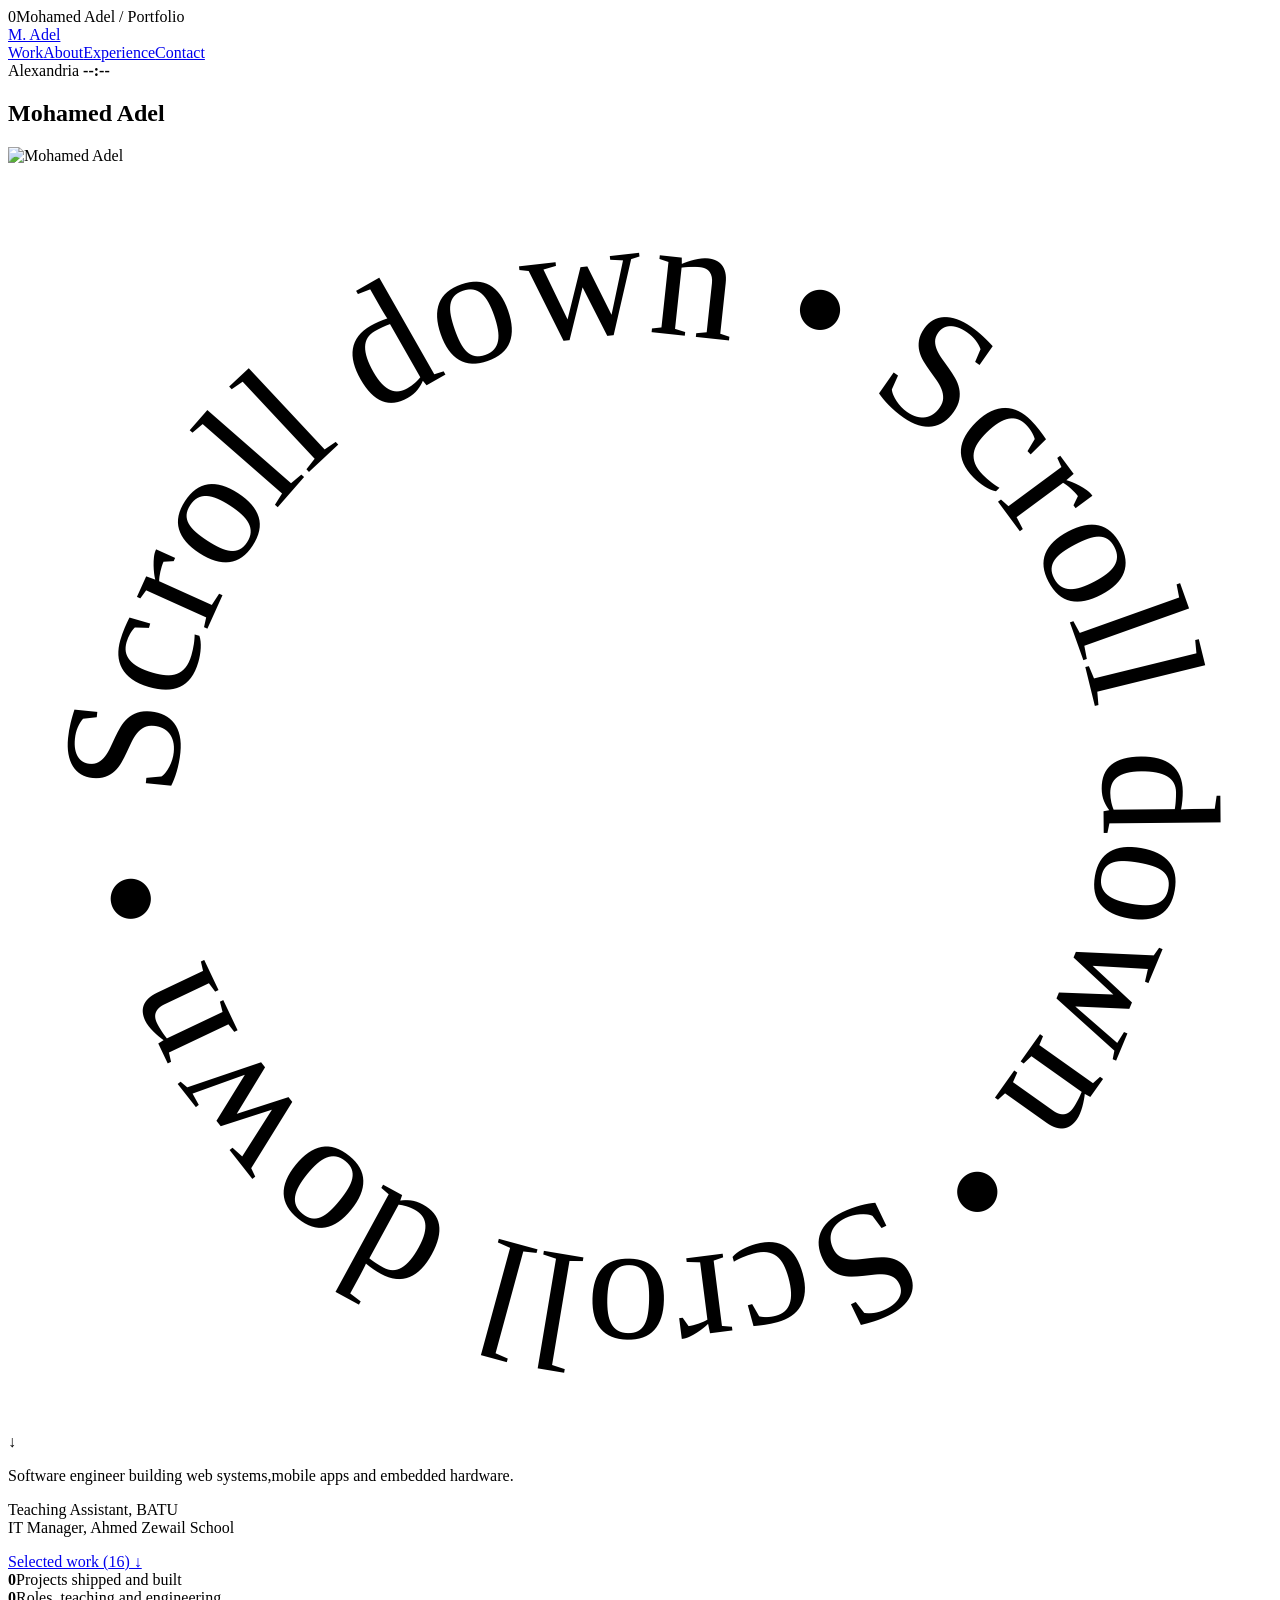
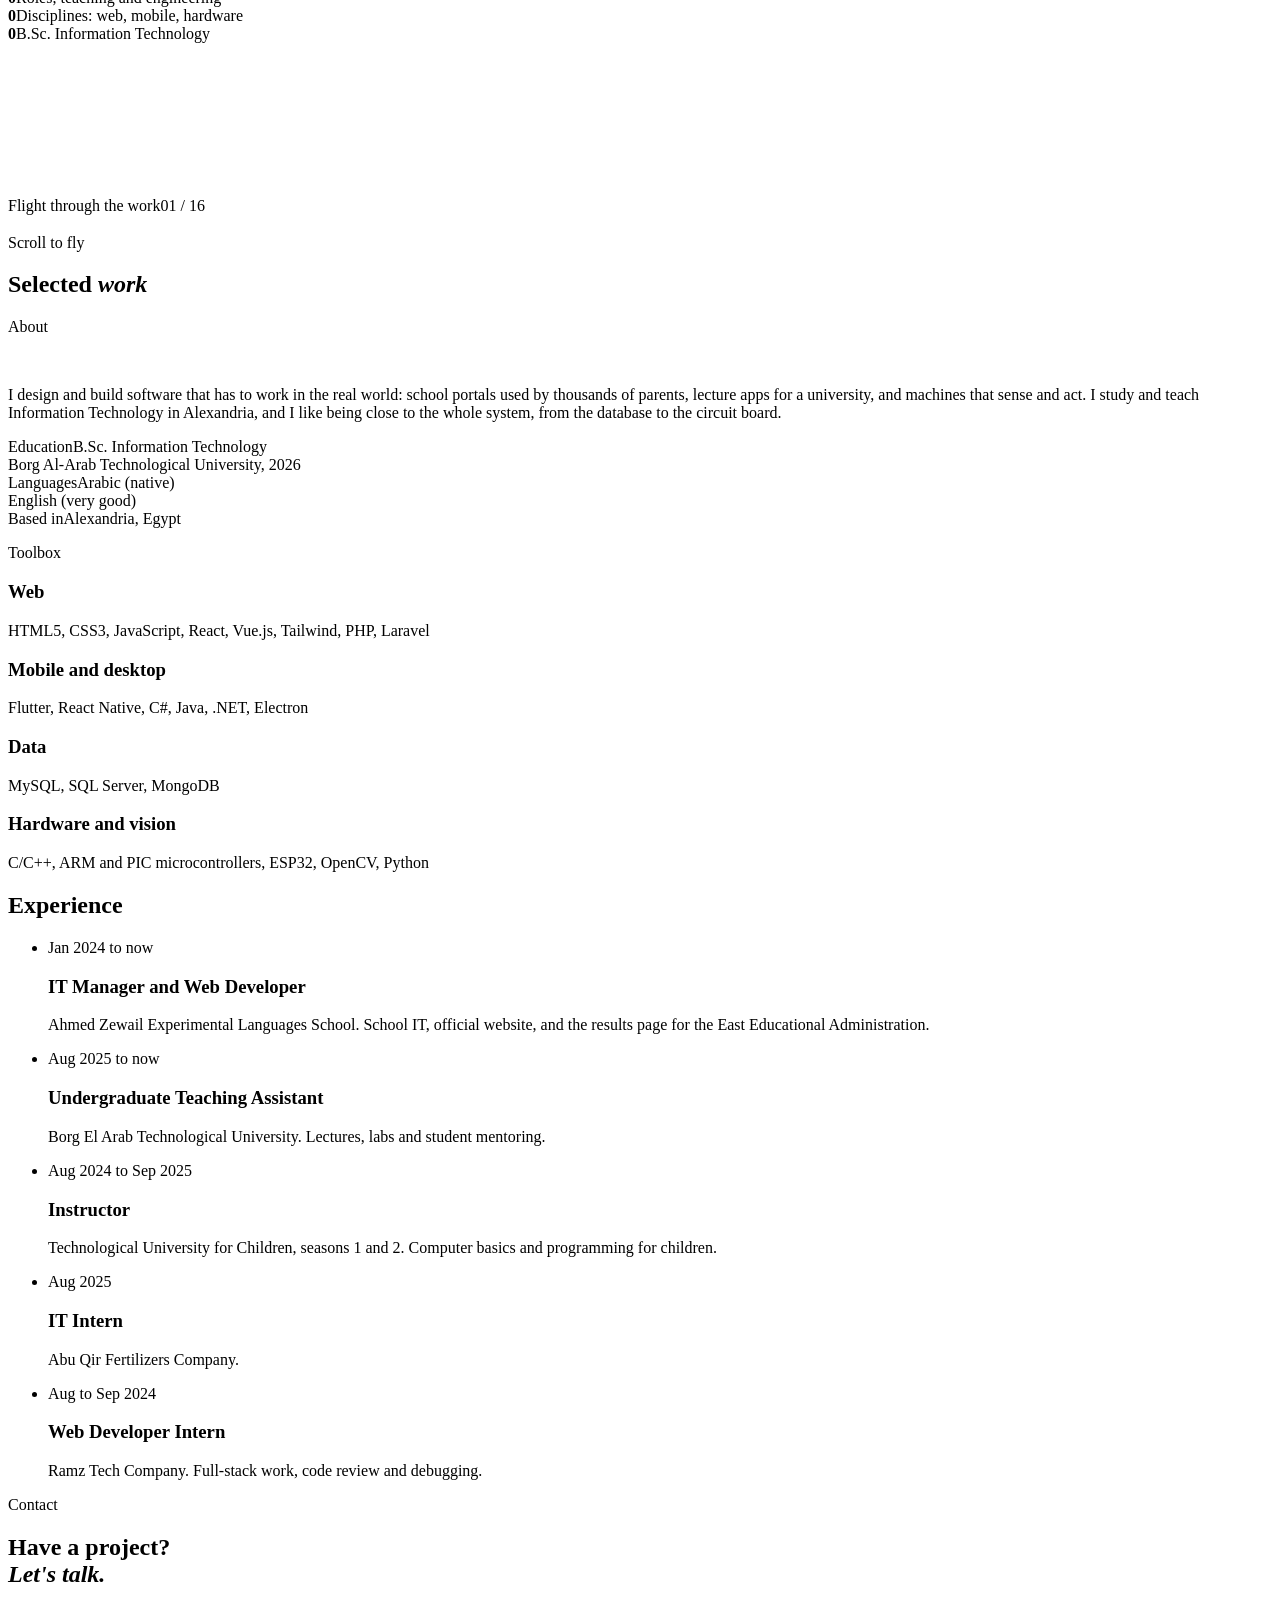
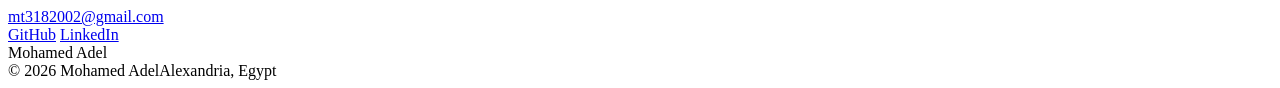
==== index.html @ e7725756 "Add initial index.html for portfolio website" ====
<!doctype html>
<html lang="en">
<head>
<meta charset="utf-8">
<meta name="viewport" content="width=device-width,initial-scale=1">
<title>Mohamed Adel, Software Engineer</title>
<meta name="description" content="Mohamed Adel, software engineer in Alexandria. Web systems, mobile apps and embedded hardware.">
<link rel="stylesheet" href="style.css"><link rel="stylesheet" href="v5.css"><link rel="stylesheet" href="v6.css"><link rel="stylesheet" href="v7.css">
</head>
<body>
<div class="curtain" id="curtain"><span class="count" id="count">0</span><span class="cm">Mohamed Adel / Portfolio</span></div>
<div class="prog" id="prog"></div>
<div class="dot" id="dot"><span></span></div>

<header class="bar">
  <a href="#top" class="mono">M. Adel</a>
  <nav class="mono">
    <a href="#work">Work</a><a href="#about">About</a><a href="#experience">Experience</a><a href="#contact">Contact</a>
  </nav>
  <span class="mono clock">Alexandria <b id="clock">--:--</b></span>
</header>

<main id="top">
<section class="hero">
  <div class="disc" id="disc"></div>
  <h1 class="name" aria-label="Mohamed Adel">
    <span class="ln"><span>Mohamed</span></span>
    <span class="ln"><span>Adel</span></span>
  </h1>
  <img class="me" id="me" src="[data-uri]"  data-me="1" alt="Mohamed Adel" width="495" height="640">
  <div class="badge" aria-hidden="true"><svg viewBox="0 0 120 120"><defs><path id="cp" d="M60,60 m-44,0 a44,44 0 1,1 88,0 a44,44 0 1,1 -88,0"/></defs><text><textPath href="#cp">Scroll down • Scroll down • Scroll down • </textPath></text></svg><i>&darr;</i></div>
  <div class="hero-foot">
    <p class="intro"><span class="ln"><span>Software engineer building web systems,</span></span><span class="ln"><span>mobile apps and embedded hardware.</span></span></p>
    <p class="mono meta">Teaching Assistant, BATU<br>IT Manager, Ahmed Zewail School</p>
    <a href="#work" class="mono down">Selected work (<span id="n1">16</span>) &darr;</a>
  </div>
</section>

<div class="strip"><div class="strip-in" id="strip"></div></div>

<section class="stats">
  <div class="rv"><b class="cnt" data-to="16">0</b><span class="mono">Projects shipped and built</span></div>
  <div class="rv"><b class="cnt" data-to="5">0</b><span class="mono">Roles, teaching and engineering</span></div>
  <div class="rv"><b class="cnt" data-to="3">0</b><span class="mono">Disciplines: web, mobile, hardware</span></div>
  <div class="rv"><b class="cnt" data-to="2026">0</b><span class="mono">B.Sc. Information Technology</span></div>
</section>

<section id="fly" class="fly">
  <div class="fly-stage">
    <canvas id="fly-c"></canvas>
    <div class="fly-top mono"><span>Flight through the work</span><span id="fly-n">01 / 16</span></div>
    <div class="fly-cap"><p class="mono" id="fc-cat"></p><h3 id="fc-name" class="serif"></h3><p id="fc-d"></p><div class="fc-tg mono" id="fc-tg"></div><a class="mono" id="fc-u" target="_blank" rel="noopener"></a></div>
    <div class="fly-bar"><i id="fly-bar"></i></div>
    <p class="fly-hint mono">Scroll to fly</p>
  </div>
</section>

<section id="work" class="work">
  <div class="sec-head">
    <h2 class="serif rv">Selected <em>work</em></h2>
    <div class="tabs mono rv" id="tabs"></div>
  </div>
  <ul class="rows" id="rows"></ul>
</section>

<section id="about" class="about">
  <p class="mono label rv">About</p>
  <div class="ab-grid"><figure class="ab-ph" id="abph"><div class="ab-bg"></div><img src="[data-uri]"  data-me="1" alt="" loading="lazy"></figure>
  <div><p class="statement serif" id="statement">I design and build software that has to work in the real world: school portals used by thousands of parents, lecture apps for a university, and machines that sense and act. I study and teach Information Technology in Alexandria, and I like being close to the whole system, from the database to the circuit board.</p></div></div>
  <div class="facts mono rv">
    <div><span>Education</span>B.Sc. Information Technology<br>Borg Al-Arab Technological University, 2026</div>
    <div><span>Languages</span>Arabic (native)<br>English (very good)</div>
    <div><span>Based in</span>Alexandria, Egypt</div>
  </div>
</section>

<section class="stack">
  <p class="mono label rv">Toolbox</p>
  <div class="cols">
    <div class="rv"><h3 class="serif">Web</h3><p>HTML5, CSS3, JavaScript, React, Vue.js, Tailwind, PHP, Laravel</p></div>
    <div class="rv"><h3 class="serif">Mobile and desktop</h3><p>Flutter, React Native, C#, Java, .NET, Electron</p></div>
    <div class="rv"><h3 class="serif">Data</h3><p>MySQL, SQL Server, MongoDB</p></div>
    <div class="rv"><h3 class="serif">Hardware and vision</h3><p>C/C++, ARM and PIC microcontrollers, ESP32, OpenCV, Python</p></div>
  </div>
</section>

<section id="experience" class="exp">
  <div class="sec-head"><h2 class="serif rv">Experience</h2></div>
  <ul class="tl">
    <li class="rv"><span class="mono">Jan 2024 to now</span><h3>IT Manager and Web Developer</h3><p>Ahmed Zewail Experimental Languages School. School IT, official website, and the results page for the East Educational Administration.</p></li>
    <li class="rv"><span class="mono">Aug 2025 to now</span><h3>Undergraduate Teaching Assistant</h3><p>Borg El Arab Technological University. Lectures, labs and student mentoring.</p></li>
    <li class="rv"><span class="mono">Aug 2024 to Sep 2025</span><h3>Instructor</h3><p>Technological University for Children, seasons 1 and 2. Computer basics and programming for children.</p></li>
    <li class="rv"><span class="mono">Aug 2025</span><h3>IT Intern</h3><p>Abu Qir Fertilizers Company.</p></li>
    <li class="rv"><span class="mono">Aug to Sep 2024</span><h3>Web Developer Intern</h3><p>Ramz Tech Company. Full-stack work, code review and debugging.</p></li>
  </ul>
</section>

<section id="contact" class="contact">
  <p class="mono label rv">Contact</p>
  <h2 class="serif big rv">Have a project?<br><em>Let's talk.</em></h2>
  <a class="mail" href="mailto:mt3182002@gmail.com" data-mag>mt3182002@gmail.com</a>
  <div class="mono links rv">
    <a href="https://github.com/mohamedadelrr" target="_blank" rel="noopener">GitHub</a>
    <a href="https://linkedin.com/in/mohamed-adel-812201ma" target="_blank" rel="noopener">LinkedIn</a>
  </div>
</section>
</main>
<div class="bigname" aria-hidden="true"><span>Mohamed Adel</span></div>
<footer class="mono"><span>&copy; 2026 Mohamed Adel</span><span>Alexandria, Egypt</span></footer>
<script src="https://cdn.jsdelivr.net/npm/three@0.150.1/build/three.min.js"></script><script src="photo1.js"></script><script src="photo2.js"></script><script src="meimg.js"></script><script src="projects.js"></script>
<script src="main.js"></script><script src="v5.js"></script><script src="v6.js"></script><script src="v7.js"></script>
</body>
</html>
---- v7.css ----
.curtain .cw{position:absolute;left:50%;top:50%;transform:translate(-50%,-50%);font:400 clamp(2.6rem,9vw,8rem)/1 "Instrument Serif",serif;font-style:italic;color:var(--paper);text-align:center;white-space:nowrap}
.curtain .cw b{color:var(--red);font-weight:400}
.curtain .cb{position:absolute;left:var(--pad);right:var(--pad);bottom:calc(var(--pad) + 34px);height:2px;background:rgba(233,229,220,.18)}
.curtain .cb i{display:block;height:100%;width:0;background:var(--red)}
#sw{position:fixed;inset:0;width:100%;height:100%;z-index:96;pointer-events:none;display:none}
.fidx{position:absolute;right:calc(var(--pad) - 6px);top:50%;transform:translateY(-50%);z-index:3;display:flex;flex-direction:column;gap:6px}
.fidx button{width:26px;height:14px;display:flex;align-items:center;justify-content:flex-end;background:none;border:0;padding:0;cursor:pointer}
.fidx button i{display:block;height:2px;width:8px;background:var(--paper);opacity:.35;transition:width .3s,opacity .3s,background .3s}
.fidx button:hover i{opacity:.9;width:16px}
.fidx button.on i{width:24px;background:var(--red);opacity:1}
@media(max-width:700px){.fidx{display:none}}
.mg{will-change:transform;transition:transform .5s cubic-bezier(.2,.8,.2,1)}
.mg.pull{transition:transform .12s linear}
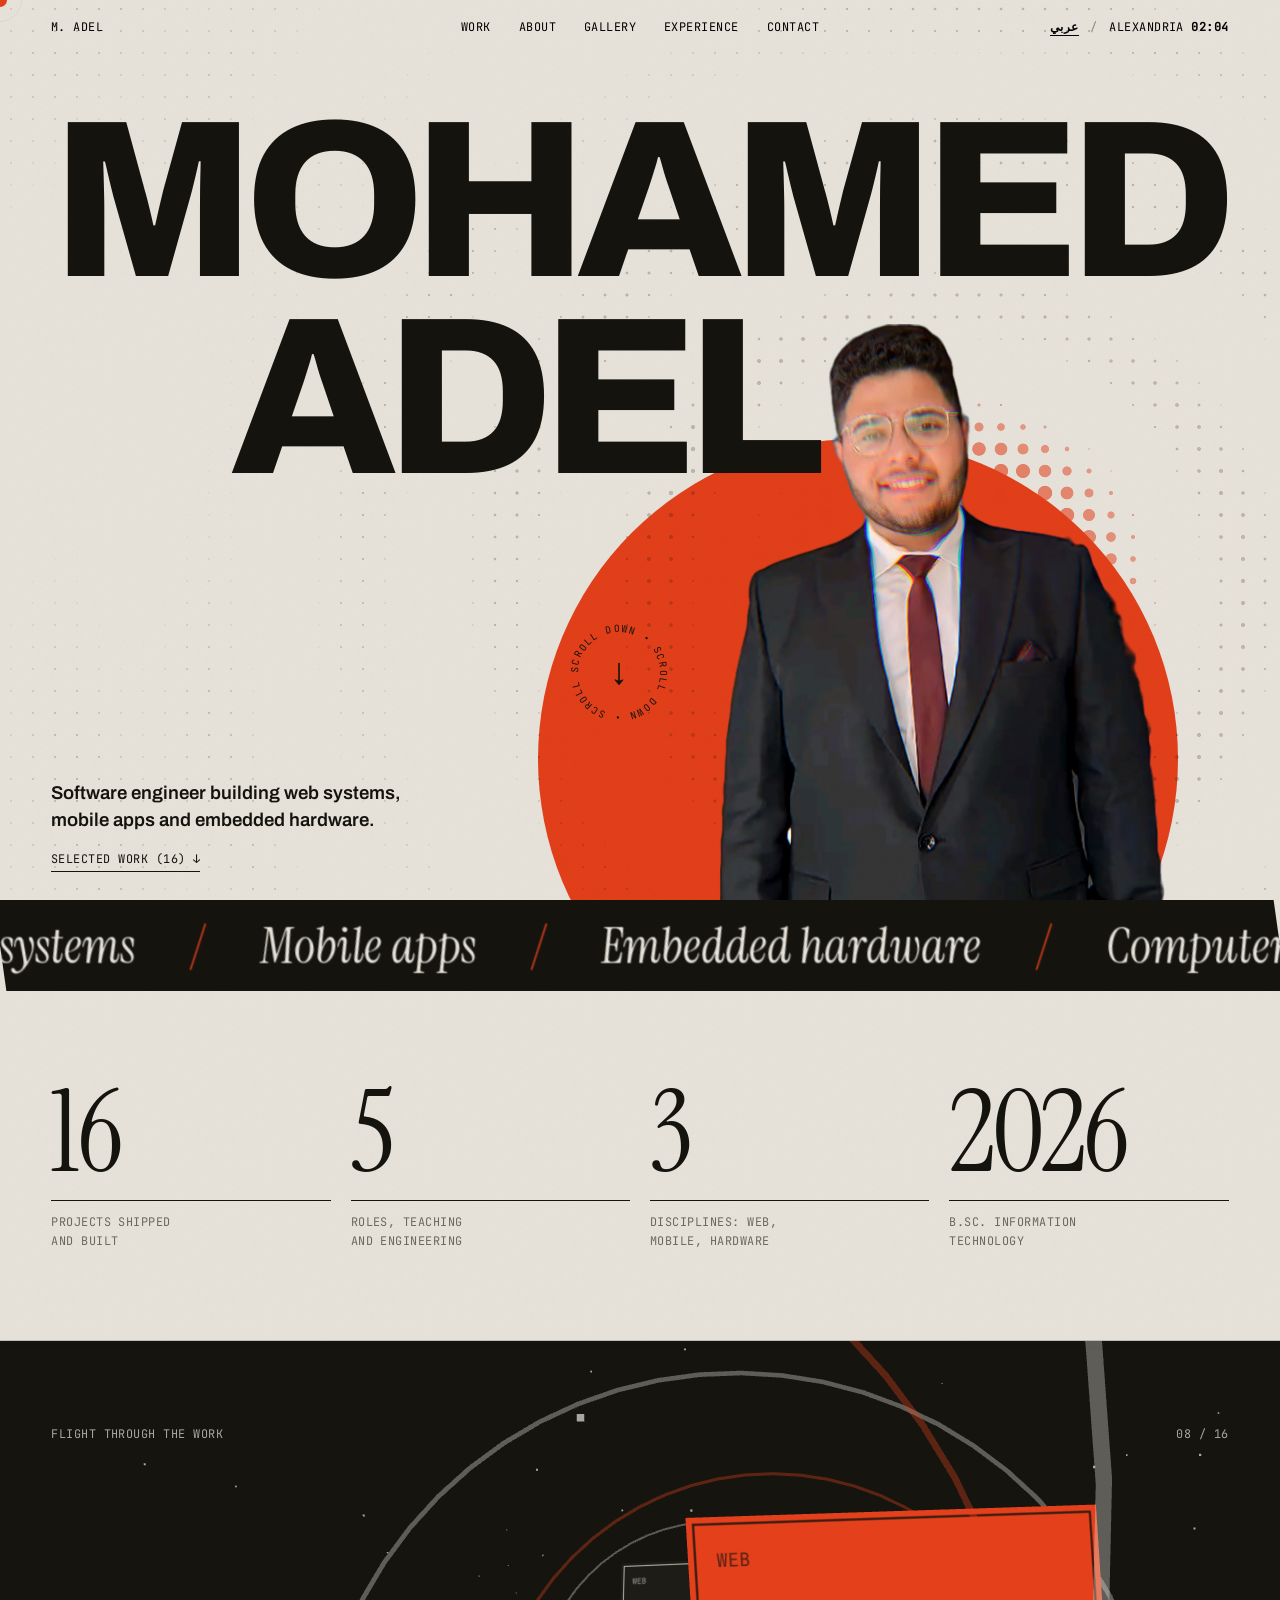
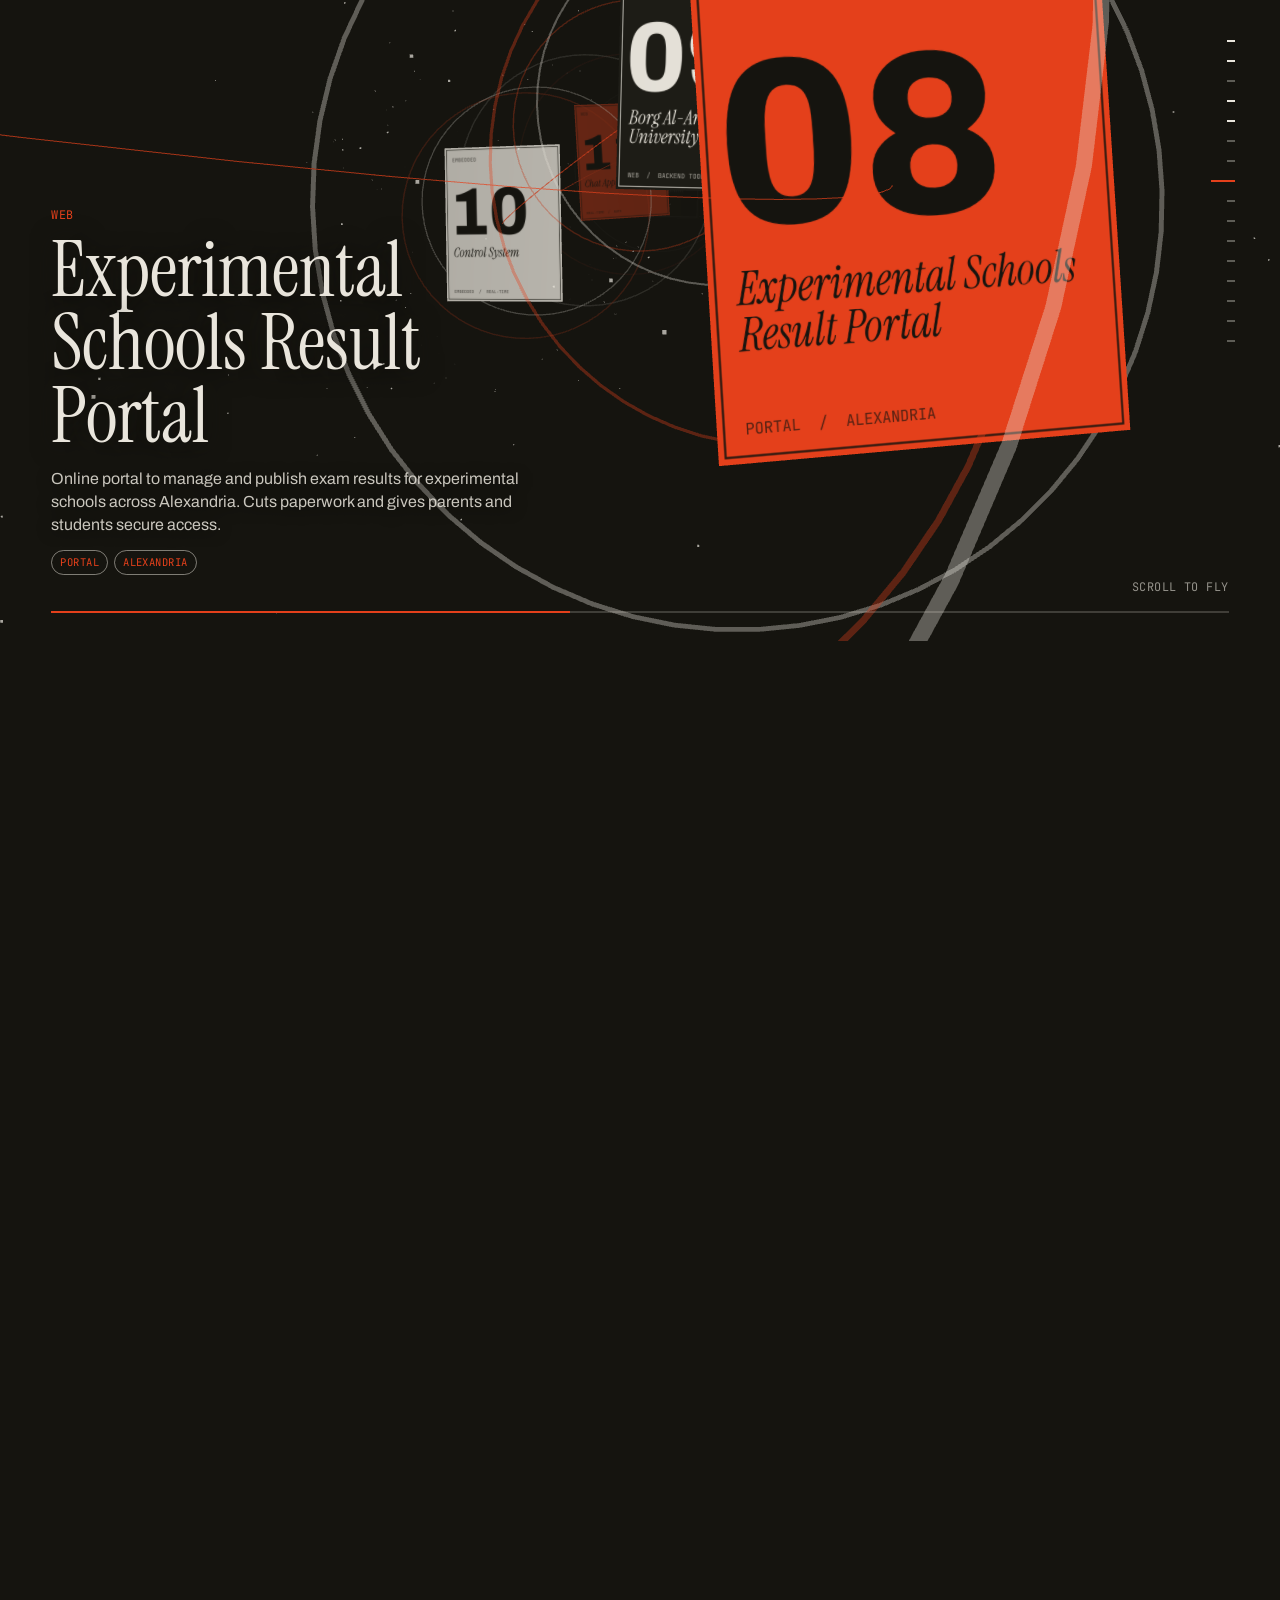
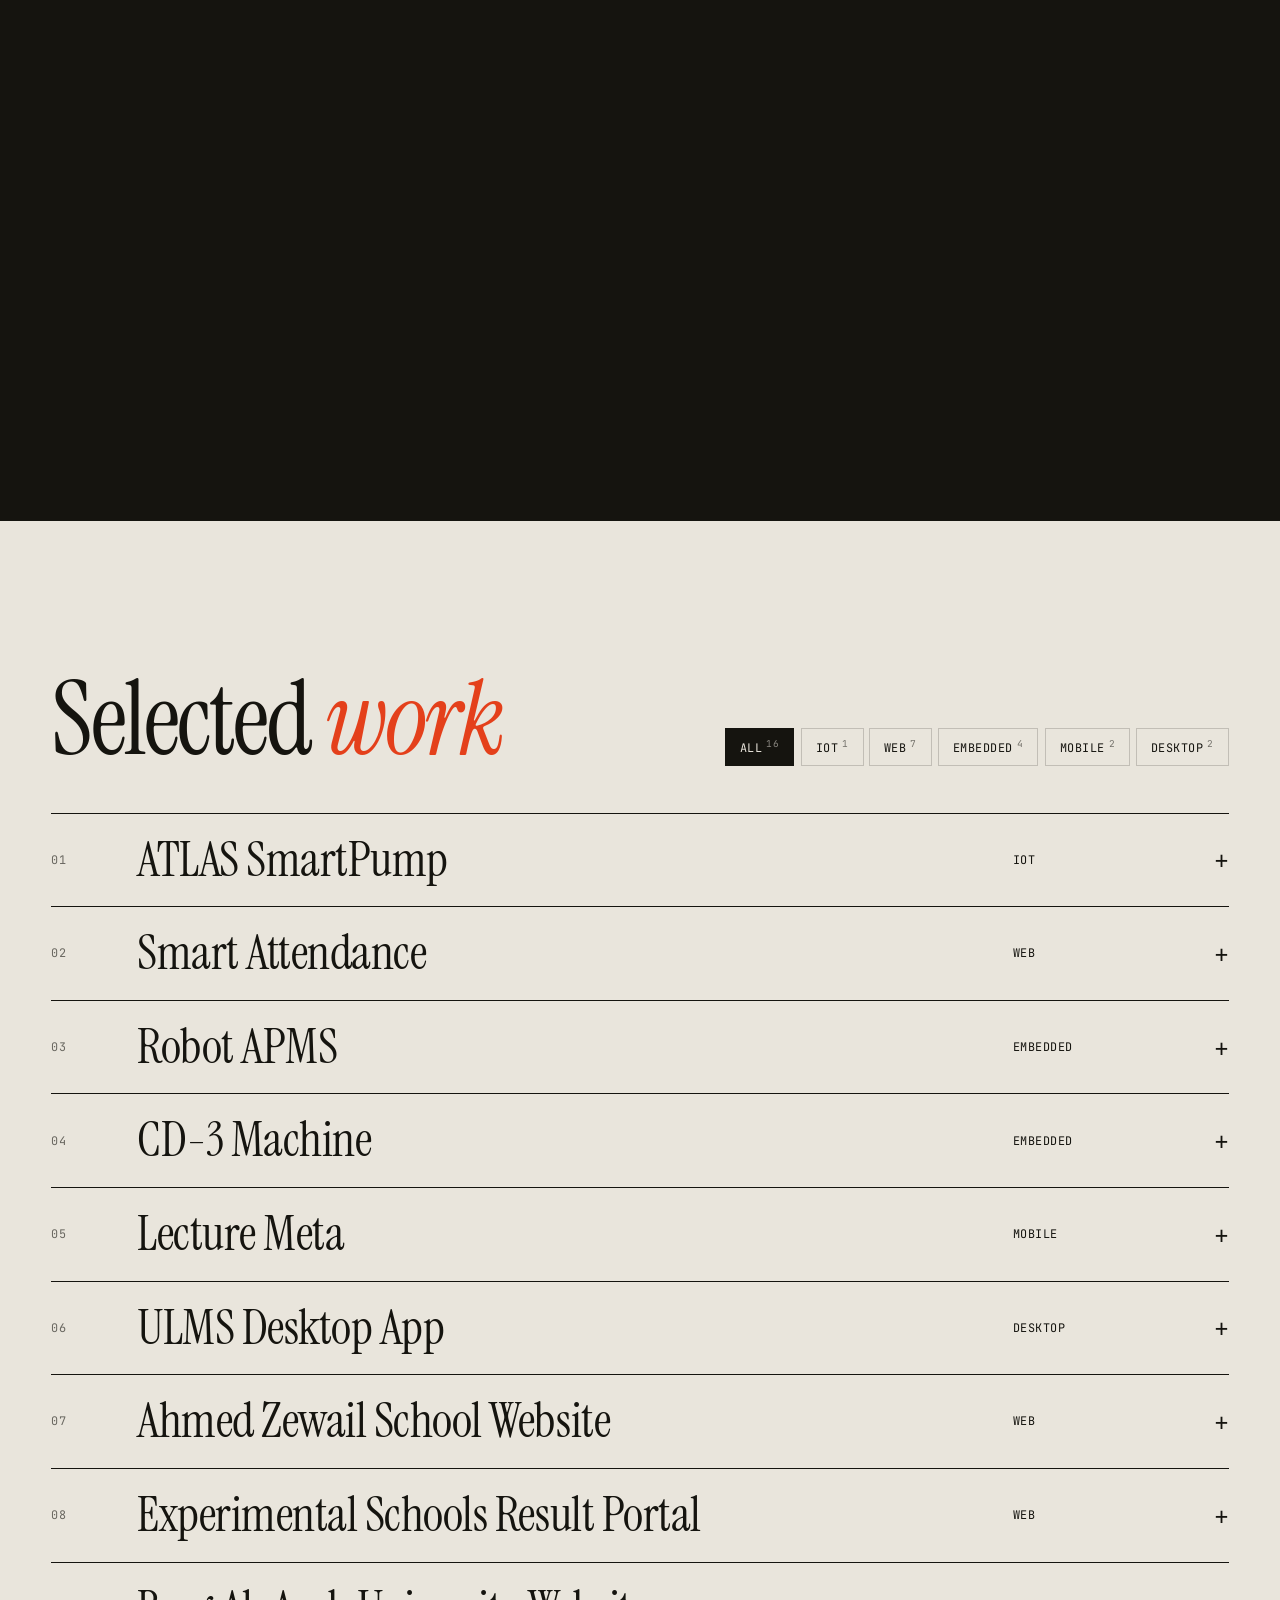
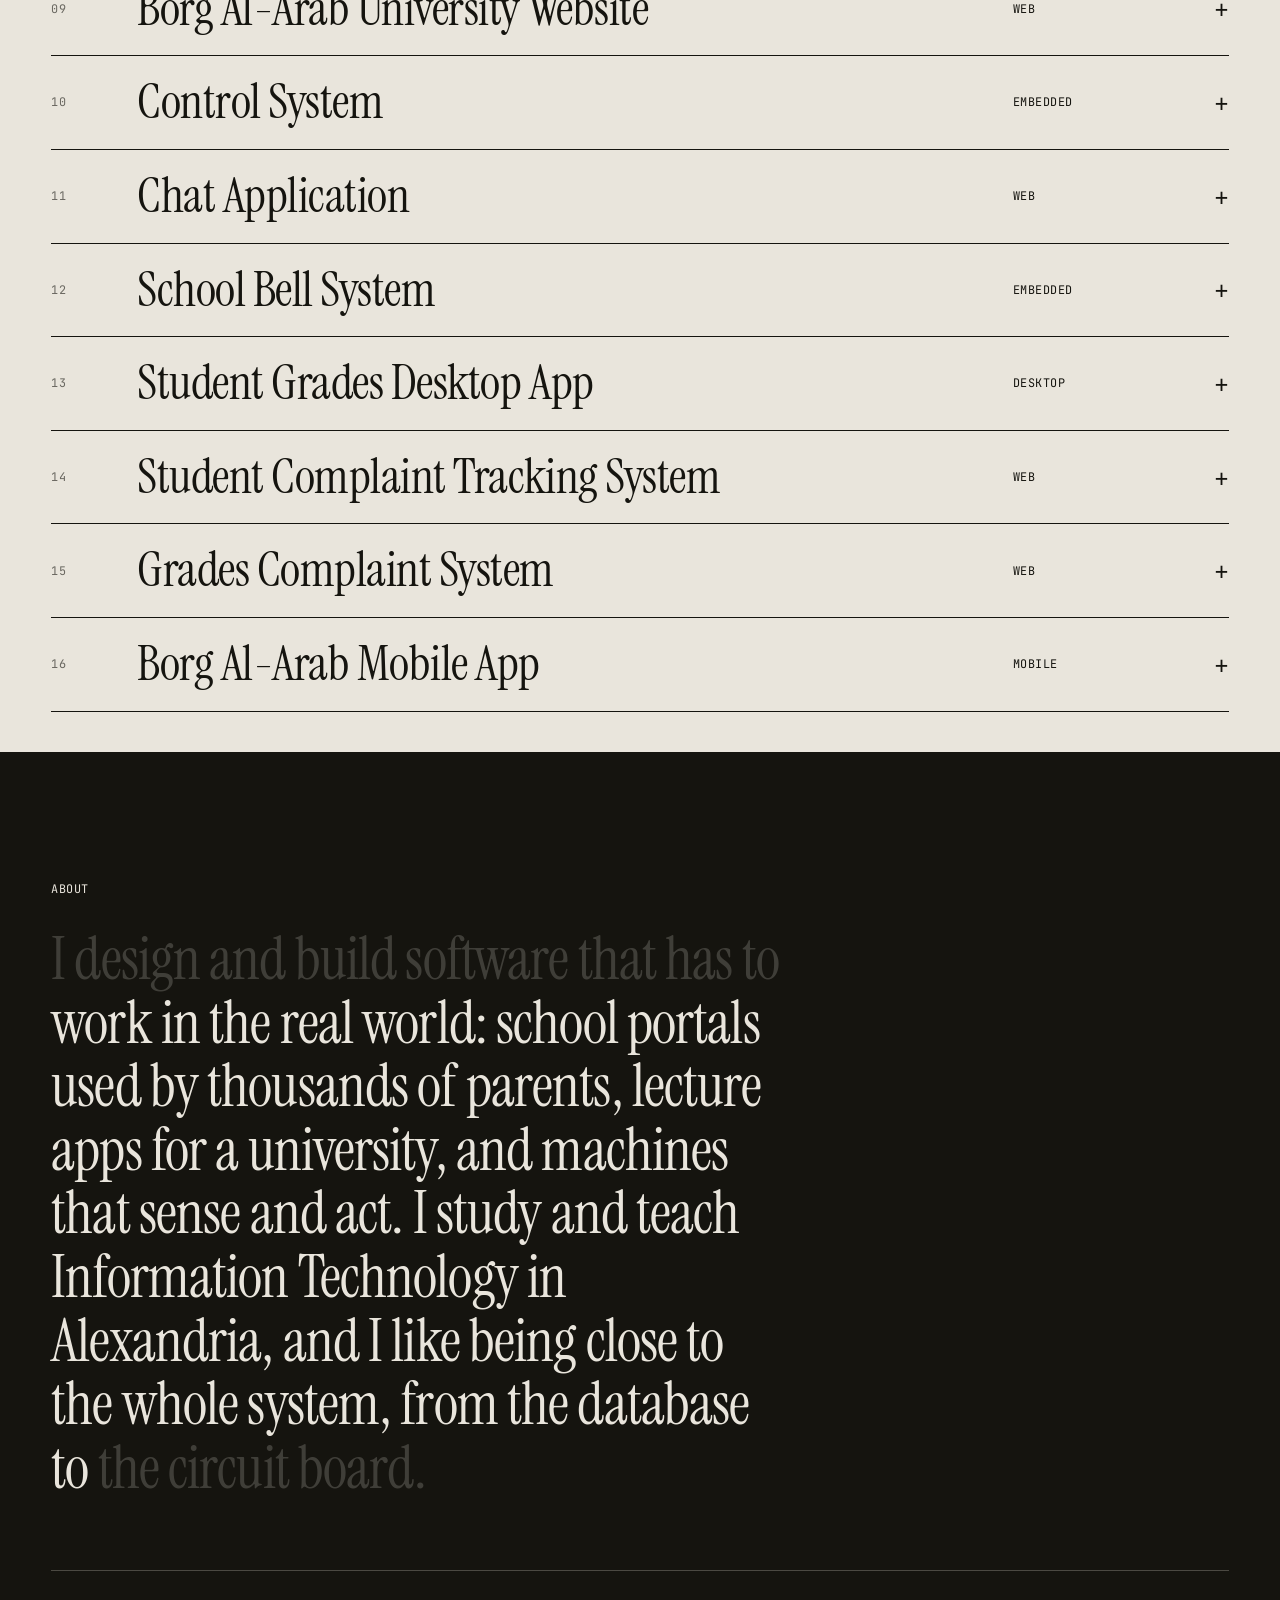
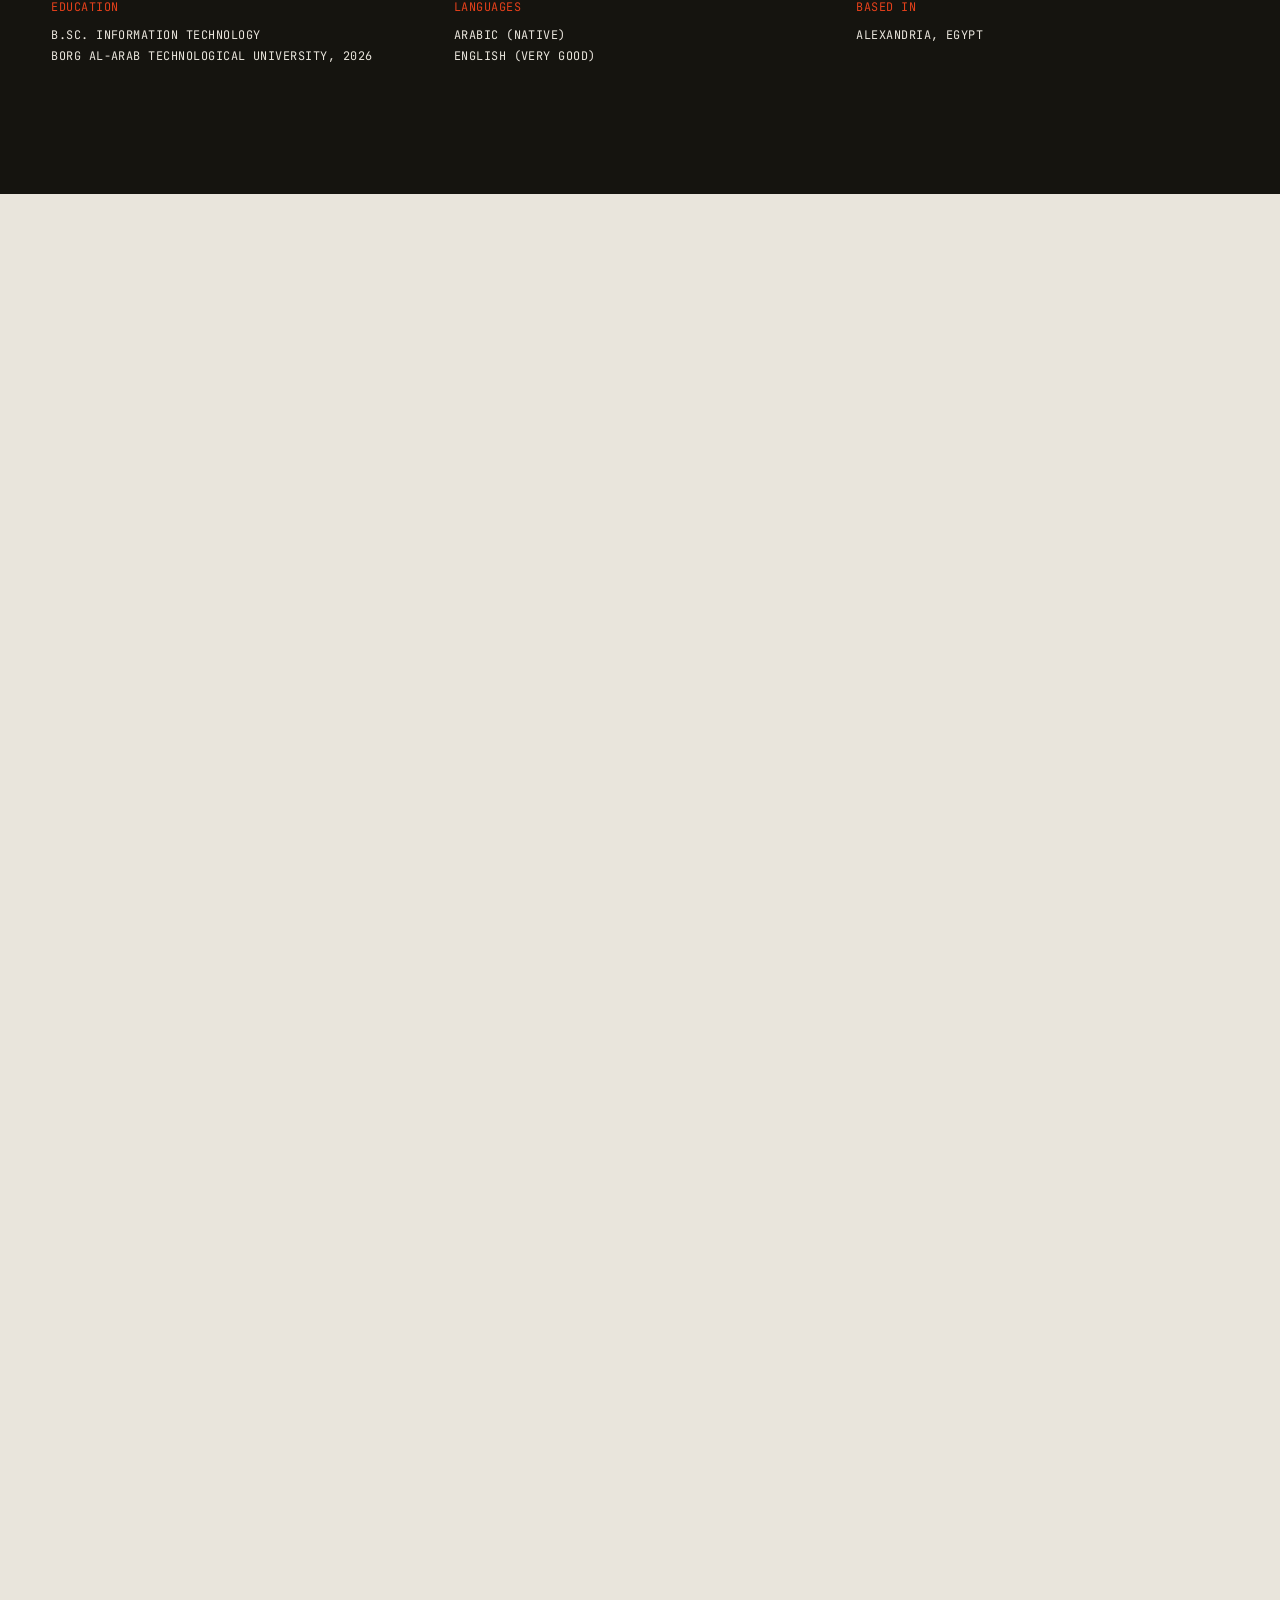
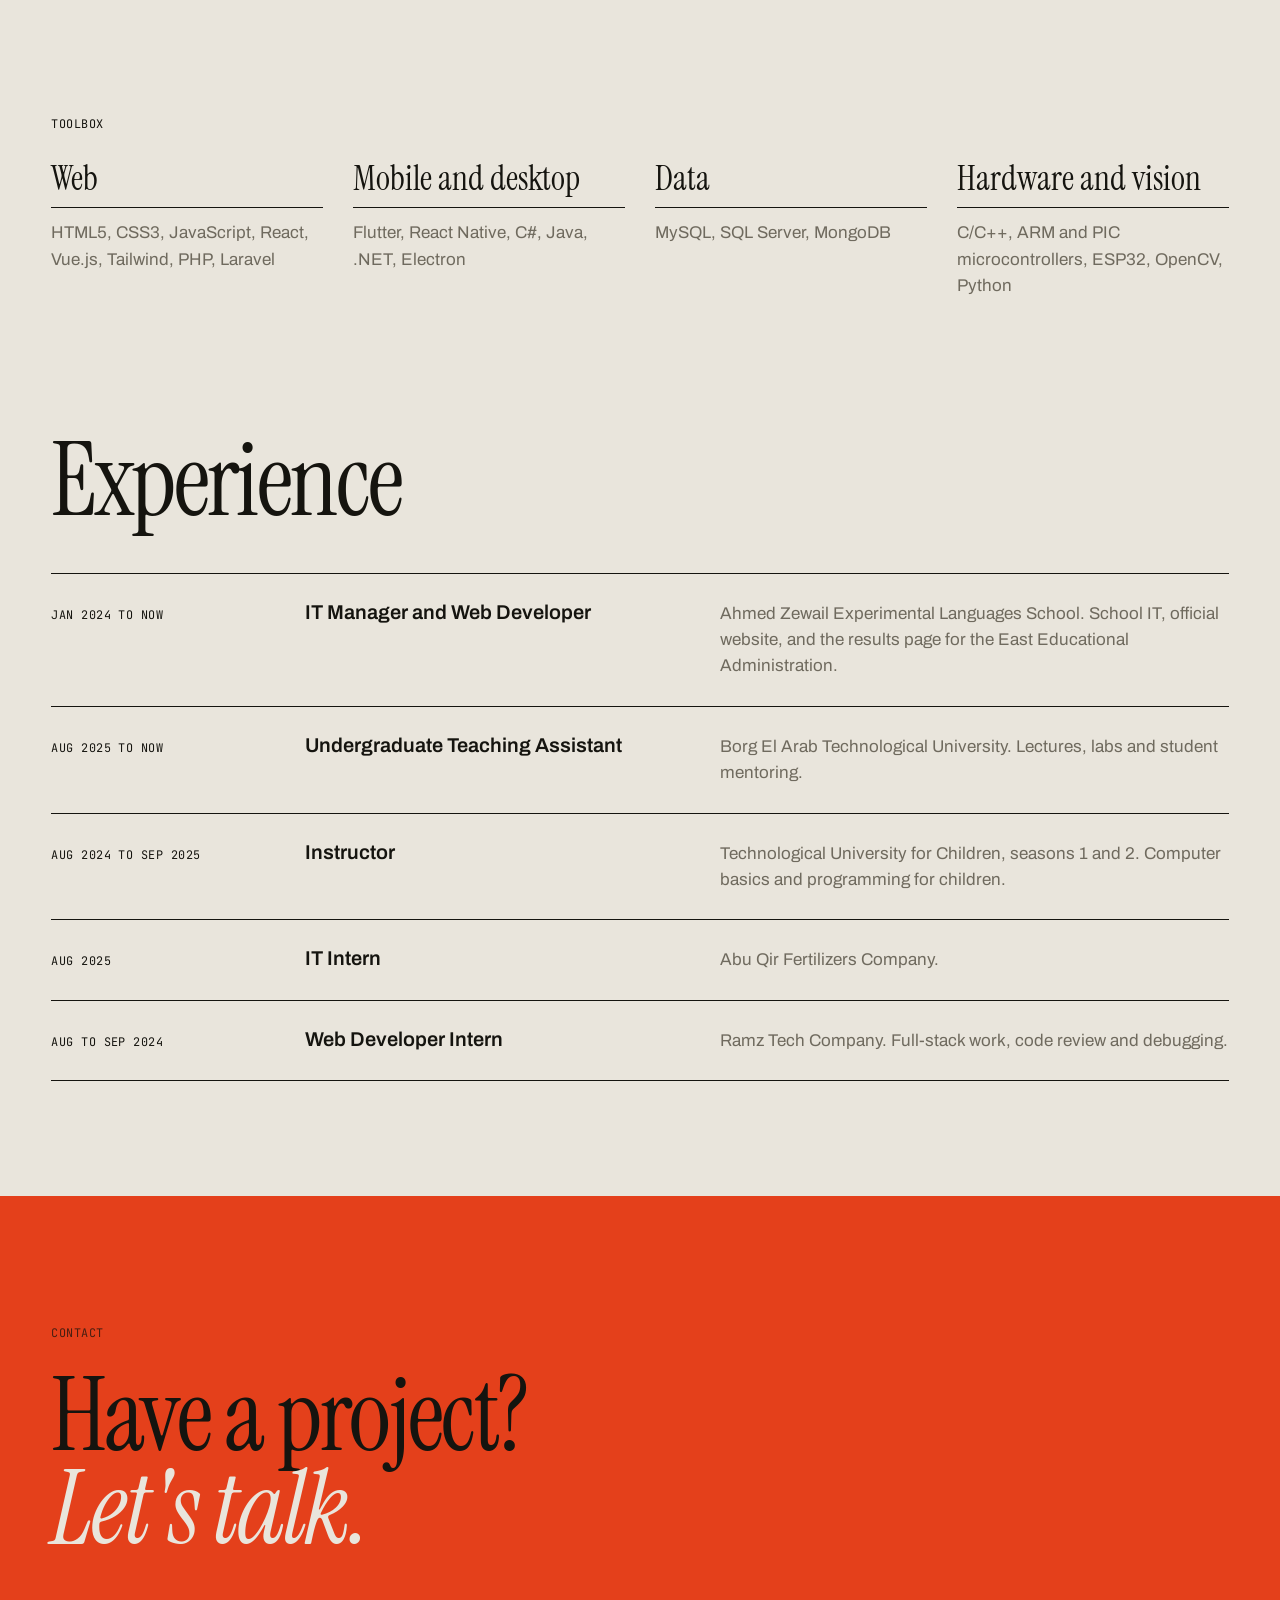
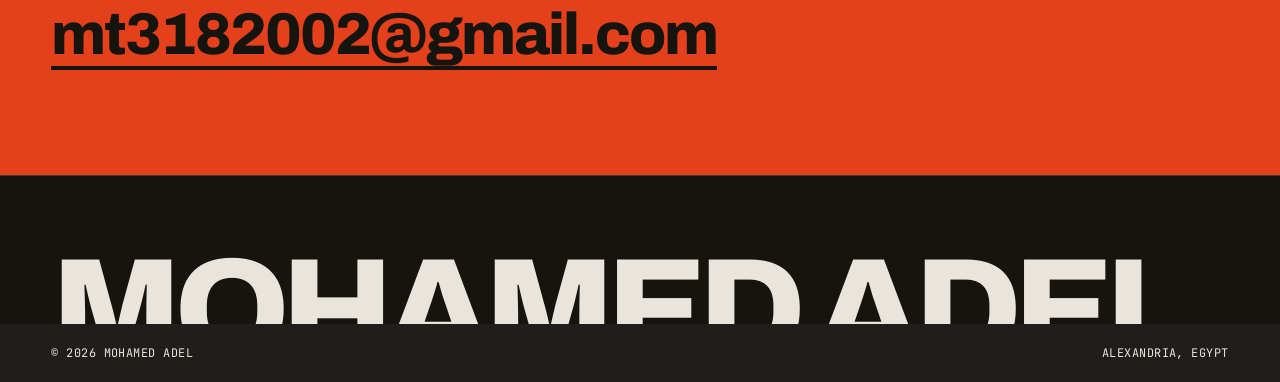
==== commit c326763e: "Add files via upload" ====
--- a/index.html
+++ b/index.html
@@ -2,7 +2,7 @@
 <html lang="en">
 <head>
 <meta charset="utf-8">
-<meta name="viewport" content="width=device-width,initial-scale=1">
+<meta property="og:type" content="website"><meta property="og:title" content="Mohamed Adel, Software Engineer"><meta property="og:description" content="Web systems, mobile apps and embedded hardware. Alexandria, Egypt."><meta property="og:image" content="img/g/g1.jpg"><meta name="twitter:card" content="summary_large_image"><meta name="theme-color" content="#e9e5dc"><meta name="viewport" content="width=device-width,initial-scale=1">
 <title>Mohamed Adel, Software Engineer</title>
 <meta name="description" content="Mohamed Adel, software engineer in Alexandria. Web systems, mobile apps and embedded hardware.">
 <link rel="stylesheet" href="style.css"><link rel="stylesheet" href="v5.css"><link rel="stylesheet" href="v6.css"><link rel="stylesheet" href="v7.css">
@@ -15,9 +15,9 @@
 <header class="bar">
   <a href="#top" class="mono">M. Adel</a>
   <nav class="mono">
-    <a href="#work">Work</a><a href="#about">About</a><a href="#experience">Experience</a><a href="#contact">Contact</a>
+    <a href="#work">Work</a><a href="#about">About</a><a href="#gallery">Gallery</a><a href="#experience">Experience</a><a href="#contact">Contact</a>
   </nav>
-  <span class="mono clock">Alexandria <b id="clock">--:--</b></span>
+  <span class="mono clock"><a class="lang" href="ar.html" hreflang="ar">عربي</a> <i>/</i> Alexandria <b id="clock">--:--</b></span>
 </header>
 
 <main id="top">
@@ -27,7 +27,7 @@
     <span class="ln"><span>Mohamed</span></span>
     <span class="ln"><span>Adel</span></span>
   </h1>
-  <img class="me" id="me" src="[data-uri]"  data-me="1" alt="Mohamed Adel" width="495" height="640">
+  <img class="me" id="me" src="img/me-half.png" alt="Mohamed Adel" width="495" height="640">
   <div class="badge" aria-hidden="true"><svg viewBox="0 0 120 120"><defs><path id="cp" d="M60,60 m-44,0 a44,44 0 1,1 88,0 a44,44 0 1,1 -88,0"/></defs><text><textPath href="#cp">Scroll down • Scroll down • Scroll down • </textPath></text></svg><i>&darr;</i></div>
   <div class="hero-foot">
     <p class="intro"><span class="ln"><span>Software engineer building web systems,</span></span><span class="ln"><span>mobile apps and embedded hardware.</span></span></p>
@@ -65,7 +65,7 @@
 
 <section id="about" class="about">
   <p class="mono label rv">About</p>
-  <div class="ab-grid"><figure class="ab-ph" id="abph"><div class="ab-bg"></div><img src="[data-uri]"  data-me="1" alt="" loading="lazy"></figure>
+  <div class="ab-grid"><figure class="ab-ph" id="abph"><div class="ab-bg"></div><img src="img/me-half.png" alt="" loading="lazy"></figure>
   <div><p class="statement serif" id="statement">I design and build software that has to work in the real world: school portals used by thousands of parents, lecture apps for a university, and machines that sense and act. I study and teach Information Technology in Alexandria, and I like being close to the whole system, from the database to the circuit board.</p></div></div>
   <div class="facts mono rv">
     <div><span>Education</span>B.Sc. Information Technology<br>Borg Al-Arab Technological University, 2026</div>
@@ -73,6 +73,8 @@
     <div><span>Based in</span>Alexandria, Egypt</div>
   </div>
 </section>
+
+<section id="gallery" class="gal"><p class="mono label rv">Gallery</p><h2 class="sr" style="position:absolute;left:-9999px">Photo gallery</h2><div class="gal-grid" id="gal"></div></section>
 
 <section class="stack">
   <p class="mono label rv">Toolbox</p>
@@ -107,7 +109,7 @@
 </main>
 <div class="bigname" aria-hidden="true"><span>Mohamed Adel</span></div>
 <footer class="mono"><span>&copy; 2026 Mohamed Adel</span><span>Alexandria, Egypt</span></footer>
-<script src="https://cdn.jsdelivr.net/npm/three@0.150.1/build/three.min.js"></script><script src="photo1.js"></script><script src="photo2.js"></script><script src="meimg.js"></script><script src="projects.js"></script>
-<script src="main.js"></script><script src="v5.js"></script><script src="v6.js"></script><script src="v7.js"></script>
+<script src="three.min.js"></script><script src="photo.js"></script><script src="projects.js"></script><script src="imgs.js"></script><script src="lang.js"></script>
+<script src="main.js"></script><script src="v5.js"></script><script src="v6.js"></script><script src="v7.js"></script><script src="v8.js"></script>
 </body>
 </html>
--- a/style.css
+++ b/style.css
@@ -0,0 +1,168 @@
+@font-face{font-family:Archivo;font-weight:400;src:url(fonts/archivo-latin-400-normal.woff2) format("woff2");font-display:swap}
+@font-face{font-family:Archivo;font-weight:600;src:url(fonts/archivo-latin-600-normal.woff2) format("woff2");font-display:swap}
+@font-face{font-family:Archivo;font-weight:800;src:url(fonts/archivo-latin-800-normal.woff2) format("woff2");font-display:swap}
+@font-face{font-family:"Instrument Serif";font-style:normal;src:url(fonts/instrument-serif-latin-400-normal.woff2) format("woff2");font-display:swap}
+@font-face{font-family:"Instrument Serif";font-style:italic;src:url(fonts/instrument-serif-latin-400-italic.woff2) format("woff2");font-display:swap}
+@font-face{font-family:"JetBrains Mono";src:url(fonts/jetbrains-mono-latin-400-normal.woff2) format("woff2");font-display:swap}
+:root{--paper:#e9e5dc;--ink:#15140f;--mut:#6f6a5e;--red:#e4401b;--line:rgba(21,20,15,.18);--pad:clamp(20px,4vw,56px)}
+*{box-sizing:border-box;margin:0;padding:0}
+html{scroll-behavior:smooth}
+body{background:var(--paper);color:var(--ink);font:400 17px/1.55 Archivo,system-ui,sans-serif;overflow-x:hidden;-webkit-font-smoothing:antialiased}
+a{color:inherit;text-decoration:none}
+ul{list-style:none}
+.mono{font-family:"JetBrains Mono",ui-monospace,monospace;font-size:.74rem;letter-spacing:.04em;text-transform:uppercase}
+.serif{font-family:"Instrument Serif",Georgia,serif;font-weight:400}
+em{font-style:italic}
+/* curtain */
+.curtain{position:fixed;inset:0;background:var(--ink);color:var(--paper);z-index:100;display:flex;flex-direction:column;justify-content:space-between;padding:var(--pad);transition:transform 1s cubic-bezier(.76,0,.24,1)}
+.curtain.up{transform:translateY(-100%)}
+.count{font:800 clamp(5rem,20vw,16rem);line-height:.8;letter-spacing:-.05em;margin-top:auto}
+.cm{font-family:"JetBrains Mono",monospace;font-size:.74rem;text-transform:uppercase;position:absolute;top:var(--pad);left:var(--pad);opacity:.7}
+/* cursor */
+.dot{position:fixed;left:0;top:0;width:14px;height:14px;z-index:90;pointer-events:none;transform:translate(-50px,-50px)}
+.dot span{display:grid;place-items:center;width:100%;height:100%;border-radius:50%;background:var(--red);font:.64rem "JetBrains Mono",monospace;color:#fff;text-transform:uppercase;transition:transform .35s cubic-bezier(.2,.8,.2,1);transform:translate(-50%,-50%)}
+.dot.hot span{transform:translate(-50%,-50%) scale(4.6)}
+@media(hover:none){.dot{display:none}}
+/* bar */
+.bar{position:fixed;top:0;left:0;right:0;z-index:50;display:grid;grid-template-columns:1fr auto 1fr;align-items:center;padding:18px var(--pad);mix-blend-mode:difference;color:#e9e5dc}
+.bar nav{display:flex;gap:28px}.bar .clock{justify-self:end}
+.bar a{position:relative}.bar nav a::after{content:"";position:absolute;left:0;bottom:-3px;height:1px;width:100%;background:currentColor;transform:scaleX(0);transform-origin:right;transition:transform .4s}
+.bar nav a:hover::after{transform:scaleX(1);transform-origin:left}
+/* line mask reveal */
+.ln{display:block;overflow:hidden;padding-bottom:.06em}
+.ln>span{display:block;transform:translateY(105%);transition:transform 1.1s cubic-bezier(.2,.8,.2,1)}
+.go .ln>span{transform:none}
+.ln:nth-child(2)>span{transition-delay:.1s}
+.rv{opacity:0;transform:translateY(28px);transition:opacity .9s ease,transform .9s cubic-bezier(.2,.8,.2,1)}
+.rv.in{opacity:1;transform:none}
+/* hero */
+.hero{position:relative;min-height:100vh;min-height:100svh;padding:110px var(--pad) 0;display:flex;flex-direction:column;overflow:hidden}
+.name{position:relative;z-index:1;font-family:Archivo,sans-serif;font-weight:800;font-size:clamp(4.2rem,17.5vw,17rem);line-height:.82;letter-spacing:-.055em;text-transform:uppercase}
+.name .ln:nth-child(2){padding-left:clamp(40px,14vw,230px)}
+.disc{position:absolute;right:clamp(0px,8vw,150px);bottom:-14vw;width:clamp(300px,50vw,760px);aspect-ratio:1;border-radius:50%;background:var(--red);z-index:0;transform:scale(0);transition:transform 1.3s cubic-bezier(.2,.8,.2,1) .3s}
+.go .disc{transform:scale(1)}
+.me{position:absolute;z-index:2;right:clamp(10px,9vw,170px);bottom:0;height:min(64vh,52vw);width:auto;clip-path:inset(100% 0 0 0);transition:clip-path 1.4s cubic-bezier(.2,.8,.2,1) .6s;filter:contrast(1.03)}
+.go .me{clip-path:inset(0 0 0 0)}
+.hero-foot{position:relative;z-index:3;margin-top:auto;display:grid;grid-template-columns:1fr;gap:16px;align-items:end;padding:0 0 28px}
+.intro{font-size:clamp(1rem,1.45vw,1.3rem);line-height:1.35;max-width:26em;font-weight:600}
+.meta{color:var(--ink);opacity:.75;line-height:1.7}
+.down{border-bottom:1px solid var(--ink);padding-bottom:3px}
+/* strip */
+.strip{background:var(--ink);color:var(--paper);overflow:hidden;padding:20px 0;position:relative;z-index:4}
+.strip-in{display:flex;width:max-content;animation:mq 40s linear infinite;font:italic 400 clamp(1.8rem,4vw,3.4rem)/1 "Instrument Serif",serif}
+.strip-in span{padding:0 28px;white-space:nowrap}.strip-in span:nth-child(even){color:var(--red)}
+@keyframes mq{to{transform:translateX(-50%)}}
+/* work */
+.work{padding:clamp(80px,12vw,170px) var(--pad) 40px}
+.sec-head{display:flex;justify-content:space-between;align-items:flex-end;gap:30px;flex-wrap:wrap;margin-bottom:46px}
+h2.serif{font-size:clamp(3rem,8vw,7.5rem);line-height:.9;letter-spacing:-.025em}
+h2 em{color:var(--red)}
+.tabs{display:flex;gap:6px;flex-wrap:wrap}
+.tabs button{font:inherit;letter-spacing:inherit;text-transform:inherit;background:none;border:1px solid var(--line);color:var(--ink);padding:8px 14px;cursor:pointer;transition:.25s;border-radius:0}
+.tabs button:hover{border-color:var(--ink)}.tabs button.on{background:var(--ink);color:var(--paper);border-color:var(--ink)}
+.tabs sup{opacity:.55;margin-left:4px;font-size:.8em}
+.rows{border-top:1px solid var(--ink)}
+.row{border-bottom:1px solid var(--ink);position:relative;overflow:hidden}
+.row::before{content:"";position:absolute;inset:0;background:var(--ink);transform:translateY(101%);transition:transform .5s cubic-bezier(.2,.8,.2,1)}
+.row:hover::before,.row.open::before{transform:none}
+.row>*{position:relative}
+.row-h{width:100%;display:grid;grid-template-columns:70px 1fr 160px 40px;align-items:center;gap:16px;padding:22px 0;background:none;border:0;color:inherit;text-align:left;cursor:pointer;font:inherit;transition:color .4s,padding .4s}
+.row:hover .row-h,.row.open .row-h{color:var(--paper);padding-left:18px;padding-right:18px}
+.row .num{opacity:.6}
+.row .nm{font:400 clamp(1.7rem,3.8vw,3.4rem)/1 "Instrument Serif",serif;letter-spacing:-.01em}
+.row .ct{justify-self:start}
+.row .pl{justify-self:end;font-size:1.5rem;transition:transform .4s}
+.row.open .pl{transform:rotate(45deg);color:var(--red)}
+.row-b{display:grid;grid-template-rows:0fr;transition:grid-template-rows .5s cubic-bezier(.2,.8,.2,1);color:var(--paper)}
+.row.open .row-b{grid-template-rows:1fr}
+.row-b>div{overflow:hidden;display:grid;grid-template-columns:70px 1fr 1fr;gap:16px;padding:0 18px}
+.row.open .row-b>div{padding-bottom:28px}
+.row-b p{grid-column:2;max-width:34em;opacity:.88}
+.tg{grid-column:3;display:flex;gap:8px;flex-wrap:wrap;align-content:flex-start}
+.tg span,.row-b a{border:1px solid rgba(233,229,220,.35);padding:4px 10px}
+.row-b a{grid-column:2;justify-self:start;color:var(--paper);border-color:var(--red);color:#ff7a57}
+/* about */
+.about{padding:clamp(70px,10vw,150px) var(--pad);background:var(--ink);color:var(--paper)}
+.label{opacity:.6;margin-bottom:28px}
+.statement{font-size:clamp(1.9rem,4.6vw,4.4rem);line-height:1.08;letter-spacing:-.015em;max-width:21em}
+.statement .w{opacity:.2;transition:opacity .35s}.statement .w.on{opacity:1}
+.facts{display:grid;grid-template-columns:repeat(auto-fit,minmax(230px,1fr));gap:30px;margin-top:70px;border-top:1px solid rgba(233,229,220,.25);padding-top:26px;line-height:1.7}
+.facts span{display:block;color:var(--red);margin-bottom:8px}
+/* stack */
+.stack{padding:clamp(70px,9vw,130px) var(--pad)}
+.cols{display:grid;grid-template-columns:repeat(auto-fit,minmax(230px,1fr));gap:40px 30px}
+.cols h3{font-size:2.1rem;line-height:1;margin-bottom:12px}
+.cols p{color:var(--mut);border-top:1px solid var(--ink);padding-top:12px}
+/* experience */
+.exp{padding:20px var(--pad) clamp(70px,9vw,130px)}
+.tl li{display:grid;grid-template-columns:230px 1fr 1.3fr;gap:24px;padding:26px 0;border-top:1px solid var(--ink);align-items:baseline}
+.tl li:last-child{border-bottom:1px solid var(--ink)}
+.tl h3{font:600 1.25rem/1.25 Archivo,sans-serif}
+.tl p{color:var(--mut)}
+/* contact */
+.contact{background:var(--red);color:var(--ink);padding:clamp(70px,10vw,140px) var(--pad) 50px}
+.contact .label{opacity:.75}
+.big{font-size:clamp(3.4rem,10vw,9.5rem);line-height:.9;letter-spacing:-.03em}
+.big em{color:var(--paper)}
+.mail{display:inline-block;margin:50px 0 40px;font:800 clamp(1.4rem,4.6vw,4.2rem)/1 Archivo,sans-serif;letter-spacing:-.035em;position:relative;word-break:break-all}
+.mail::after{content:"";position:absolute;left:0;bottom:-6px;width:100%;height:4px;background:var(--ink);transform-origin:left;transition:transform .5s cubic-bezier(.2,.8,.2,1)}
+.mail:hover::after{transform:scaleX(.0);transform-origin:right}
+.links{display:flex;gap:30px}.links a{border-bottom:1px solid var(--ink);padding-bottom:2px}
+footer{display:flex;justify-content:space-between;background:var(--ink);color:var(--paper);padding:20px var(--pad);opacity:.95}
+@media(max-width:860px){
+ .name{font-size:16.2vw}.name .ln:nth-child(2){padding-left:14vw}
+ .bar{grid-template-columns:1fr auto}.bar nav{display:none}
+ .hero-foot{grid-template-columns:1fr;gap:14px;margin-top:22px}.meta{display:none}
+ .me{right:-2vw;height:54vh}.disc{right:-20vw;bottom:-10vw;width:90vw}
+ .row-h{grid-template-columns:36px 1fr 30px;padding:18px 0}.row .ct{display:none}
+ .row-b>div{grid-template-columns:36px 1fr}.row-b p,.tg,.row-b a{grid-column:2}
+ .tl li{grid-template-columns:1fr;gap:6px}
+}
+@media(prefers-reduced-motion:reduce){*{animation:none!important;transition:none!important}.ln>span,.rv,.me{opacity:1;transform:none}.disc{transform:none}}
+.shot .curtain{display:none}.shot *{transition:none!important;animation-play-state:paused!important}
+
+.ch{display:inline-block;transform:translateY(112%) rotate(7deg);transform-origin:0 100%;transition:transform 1s cubic-bezier(.2,.8,.2,1);transition-delay:calc(.25s + var(--i)*.05s)}
+.go .ch{transform:none}
+.name .ln>span{transform:none;will-change:transform}
+.prog{position:fixed;left:0;top:0;height:3px;width:100%;background:var(--red);transform:scaleX(0);transform-origin:0 50%;z-index:60}
+.badge{position:absolute;z-index:3;left:44vw;bottom:19vh;width:112px;height:112px;opacity:0;transition:opacity 1s 1.6s}
+.go .badge{opacity:1}.badge svg{width:100%;height:100%;animation:spin 14s linear infinite;font:500 10.5px "JetBrains Mono",monospace;letter-spacing:.14em;text-transform:uppercase;fill:var(--ink)}
+.badge i{position:absolute;inset:0;display:grid;place-items:center;font-style:normal;font-size:24px;animation:bob 1.6s ease-in-out infinite}
+@keyframes spin{to{transform:rotate(360deg)}}@keyframes bob{50%{transform:translateY(6px)}}
+.strip-in{will-change:transform}
+.strip{transition:transform .2s}
+.row-h{transition:padding-left .45s cubic-bezier(.2,.8,.2,1),color .3s}
+.row:not(.open) .row-h:hover{padding-left:28px}
+.row:not(.open) .row-h:hover .nm{font-style:italic;color:var(--red)}
+.row .nm{transition:color .3s}
+.row.pop{animation:pop .7s cubic-bezier(.2,.8,.2,1) both;animation-delay:calc(var(--i)*.04s)}
+@keyframes pop{from{opacity:0;transform:translateY(26px)}to{opacity:1;transform:none}}
+.statement .w{transition:color .35s,opacity .35s}
+.disc{will-change:transform}
+@media(max-width:860px){.badge{left:6vw;bottom:14vh;width:92px;height:92px}}
+.shot .row.pop{animation:none}
+.meta{display:none}@media(max-width:860px){.badge{display:none}}
+
+body::after{content:"";position:fixed;inset:-50%;z-index:95;pointer-events:none;opacity:.035;background-image:url("data:image/svg+xml;utf8,<svg xmlns='http://www.w3.org/2000/svg' width='160' height='160'><filter id='n'><feTurbulence type='fractalNoise' baseFrequency='.9' numOctaves='2' stitchTiles='stitch'/><feColorMatrix values='0 0 0 0 0  0 0 0 0 0  0 0 0 0 0  0 0 0 .9 0'/></filter><rect width='100%' height='100%' filter='url(%23n)'/></svg>");animation:grain 1s steps(6) infinite}
+@keyframes grain{0%{transform:translate(0,0)}20%{transform:translate(-3%,2%)}40%{transform:translate(2%,-3%)}60%{transform:translate(-2%,-1%)}80%{transform:translate(3%,3%)}100%{transform:translate(0,0)}}
+.ch{cursor:default;transition:transform 1s cubic-bezier(.2,.8,.2,1),color .25s}
+.go .ch:hover{color:var(--red);transform:translateY(-4%)}
+.stats{display:grid;grid-template-columns:repeat(4,1fr);gap:20px;padding:clamp(50px,7vw,100px) var(--pad);border-bottom:1px solid var(--line)}
+.stats b{display:block;font:400 clamp(3.6rem,9vw,8.5rem)/.9 "Instrument Serif",serif;letter-spacing:-.03em}
+.stats b::after{content:"";display:block;height:1px;background:var(--ink);margin:16px 0 12px;transform:scaleX(0);transform-origin:0 50%;transition:transform 1.2s cubic-bezier(.2,.8,.2,1) .2s}
+.stats .in b::after,.shot .stats b::after{transform:none}
+.stats span{color:var(--mut);display:block;max-width:20ch}
+.ab-grid{display:grid;grid-template-columns:1.6fr .8fr;gap:clamp(30px,6vw,90px);align-items:start;margin-top:30px;direction:ltr}
+.ab-grid>div{order:1}.ab-ph{order:2;position:sticky;top:110px;aspect-ratio:4/5;overflow:hidden;border-radius:2px;clip-path:inset(0 0 100% 0);transition:clip-path 1.3s cubic-bezier(.2,.8,.2,1)}
+.ab-ph.in{clip-path:inset(0 0 0 0)}
+.ab-bg{position:absolute;inset:0;background:var(--red)}
+.ab-ph img{position:absolute;left:50%;bottom:-1%;width:96%;transform:translateX(-50%) translateY(var(--ty,0px)) scale(1.02)}
+.bigname{background:var(--ink);color:var(--paper);overflow:hidden;padding:30px var(--pad) 0;border-top:1px solid rgba(233,229,220,.2)}
+.bigname span{display:block;font:800 clamp(2rem,11.2vw,17rem)/.8 Archivo,sans-serif;letter-spacing:-.06em;text-transform:uppercase;white-space:nowrap;transform:translateY(40%);transition:transform 1.4s cubic-bezier(.2,.8,.2,1);padding-bottom:.02em}
+.bigname.in span,.shot .bigname span{transform:translateY(6%)}
+.mail{background:linear-gradient(currentColor,currentColor) 0 100%/0 2px no-repeat;transition:background-size .6s cubic-bezier(.2,.8,.2,1)}
+.mail:hover{background-size:100% 2px}
+.bar nav a,.links a{display:inline-block}
+.hv{display:inline-block}
+@media(max-width:860px){.stats{grid-template-columns:1fr 1fr;row-gap:36px}.ab-grid{grid-template-columns:1fr}.ab-ph{position:relative;top:0;order:0;max-width:340px}}
+.down{justify-self:start;width:max-content}
--- a/v5.css
+++ b/v5.css
@@ -0,0 +1,19 @@
+.gl{position:absolute;inset:0;width:100%;height:100%;z-index:1;pointer-events:none;opacity:0;transition:opacity 1.6s ease 1s}
+.go .gl{opacity:1}
+.pv{position:fixed;left:0;top:0;z-index:80;width:300px;height:370px;pointer-events:none;border-radius:6px;overflow:hidden;opacity:0;transform:translate(-999px,-999px) scale(.7) rotate(-4deg);transition:opacity .3s,scale .4s cubic-bezier(.2,.8,.2,1);background:var(--ink);color:var(--paper);padding:22px;display:flex;flex-direction:column;justify-content:space-between;box-shadow:0 30px 60px -20px rgba(21,20,15,.45)}
+.pv.on{opacity:1}
+.pv.c1{background:var(--red);color:var(--ink)}.pv.c2{background:var(--paper);color:var(--ink);outline:1px solid var(--ink)}
+.pv .pn{font:800 7.5rem/.8 Archivo,sans-serif;letter-spacing:-.06em}
+.pv .pt{font:400 1.9rem/1 "Instrument Serif",serif;font-style:italic}
+.pv .pg{font:.66rem "JetBrains Mono",monospace;text-transform:uppercase;display:flex;flex-wrap:wrap;gap:6px}
+.pv .pg i{font-style:normal;border:1px solid currentColor;padding:3px 7px;border-radius:99px}
+.pv .pc{font:.66rem "JetBrains Mono",monospace;text-transform:uppercase;opacity:.7}
+.rows:hover .row:not(:hover){opacity:.35}.row{transition:opacity .35s}
+.wipe{position:fixed;inset:0;z-index:95;background:var(--red);transform:translateY(100%);pointer-events:none}
+.wipe.in{transition:transform .55s cubic-bezier(.76,0,.24,1);transform:translateY(0)}
+.wipe.out{transition:transform .6s cubic-bezier(.76,0,.24,1);transform:translateY(-100%)}
+.me{transform-origin:50% 100%;will-change:transform}
+.ring{position:fixed;left:0;top:0;width:44px;height:44px;margin:-22px 0 0 -22px;border:1px solid var(--ink);border-radius:50%;z-index:89;pointer-events:none;mix-blend-mode:difference;opacity:.0}
+@media(hover:hover){.ring{opacity:.5}}
+@media(hover:none) and (pointer:coarse){.pv,.ring{display:none}}
+.shot .wipe{display:none}
--- a/v6.css
+++ b/v6.css
@@ -0,0 +1,17 @@
+.fly{position:relative;height:620vh;background:var(--ink);color:var(--paper)}
+.fly-stage{position:sticky;top:0;height:100vh;height:100svh;overflow:hidden}
+#fly-c{position:absolute;inset:0;width:100%;height:100%;display:block}
+.fly-top{position:absolute;left:var(--pad);right:var(--pad);top:84px;display:flex;justify-content:space-between;opacity:.7;z-index:2}
+.fly-cap{position:absolute;left:var(--pad);bottom:56px;max-width:min(520px,calc(100vw - 2*var(--pad)));z-index:2;pointer-events:none}
+.fly-cap a{pointer-events:auto}
+.fly-cap .mono{color:var(--red);margin:0 0 10px}
+.fly-cap h3{font-weight:400;font-size:clamp(2.4rem,6vw,5.2rem);line-height:.95;margin:0 0 14px;text-shadow:0 2px 24px rgba(21,20,15,.9)}
+.fly-cap #fc-d{font-size:1rem;line-height:1.45;opacity:.85;margin:0 0 14px;text-shadow:0 2px 18px rgba(21,20,15,.95)}
+.fc-tg{display:flex;flex-wrap:wrap;gap:6px;color:var(--paper)}
+.fc-tg span{border:1px solid rgba(233,229,220,.5);padding:3px 8px;border-radius:99px;font-size:.66rem;text-transform:uppercase}
+.fly-cap a{display:inline-block;margin-top:12px;color:var(--paper);border-bottom:1px solid var(--red)}
+.fly-cap>*{transition:opacity .35s,transform .35s}.fly-cap.sw>*{opacity:0;transform:translateY(12px)}
+.fly-bar{position:absolute;left:var(--pad);right:var(--pad);bottom:28px;height:2px;background:rgba(233,229,220,.2);z-index:2}
+.fly-bar i{display:block;height:100%;width:0;background:var(--red)}
+.fly-hint{position:absolute;right:var(--pad);bottom:44px;opacity:.6;z-index:2}
+@media(max-width:700px){.fly-top{top:70px}.fly-cap{bottom:50px}.fly-hint{display:none}}
--- a/v7.css
+++ b/v7.css
@@ -11,3 +11,61 @@
 @media(max-width:700px){.fidx{display:none}}
 .mg{will-change:transform;transition:transform .5s cubic-bezier(.2,.8,.2,1)}
 .mg.pull{transition:transform .12s linear}
+.lang{font-weight:700;border-bottom:1px solid currentColor}.clock i{opacity:.4;font-style:normal;margin:0 4px}
+.pim{display:flex;gap:10px;margin:16px 0 4px;overflow-x:auto;padding-bottom:6px}
+.pim img{height:clamp(150px,22vw,240px);width:auto;max-width:none;border:1px solid var(--line);border-radius:4px;cursor:zoom-in;transition:transform .35s cubic-bezier(.2,.8,.2,1)}
+.pim img:hover{transform:scale(1.025)}
+.gal{padding:clamp(60px,10vw,140px) var(--pad)}
+.gal-grid{columns:3 260px;column-gap:14px;margin-top:28px}
+.gi{break-inside:avoid;margin:0 0 14px;position:relative;overflow:hidden;border-radius:4px;background:var(--ink)}
+.gi img{display:block;width:100%;height:auto;cursor:zoom-in;transition:transform .6s cubic-bezier(.2,.8,.2,1),opacity .3s}
+.gi:hover img{transform:scale(1.04);opacity:.92}
+.gi figcaption{position:absolute;left:0;right:0;bottom:0;padding:26px 14px 12px;color:var(--paper);font-size:12px;background:linear-gradient(transparent,rgba(21,20,15,.75));pointer-events:none}
+.lb{position:fixed;inset:0;z-index:99999;background:rgba(21,20,15,.94);display:none;align-items:center;justify-content:center;cursor:zoom-out}
+.lb.on{display:flex}.lb img{max-width:90vw;max-height:86vh;object-fit:contain;cursor:default;box-shadow:0 20px 80px rgba(0,0,0,.5)}
+.lb button{position:absolute;background:none;border:0;color:var(--paper);font-size:44px;line-height:1;cursor:pointer;padding:14px 20px;opacity:.8}
+.lb button:hover{opacity:1;color:var(--red)}
+.lb-x{top:10px;right:14px}.lb-p{left:8px;top:50%;transform:translateY(-50%)}.lb-n{right:8px;top:50%;transform:translateY(-50%)}
+.lb.one .lb-p,.lb.one .lb-n{display:none}.lb-c{position:absolute;bottom:18px;left:0;right:0;text-align:center;color:var(--paper);opacity:.6;font-size:12px}
+html.lbo{overflow:hidden}
+.gi{opacity:0;transform:translateY(28px);transition:opacity .8s,transform .8s cubic-bezier(.2,.8,.2,1)}.gi.in{opacity:1;transform:none}
+
+.gal-f{display:flex;flex-wrap:wrap;gap:8px;margin:22px 0 4px}
+.gal-f button{font-size:12px;letter-spacing:.06em;text-transform:uppercase;padding:9px 16px;border:1px solid var(--ink);background:transparent;color:var(--ink);border-radius:99px;cursor:pointer;transition:background .25s,color .25s}
+.gal-f button sup{font-size:9px;opacity:.6;margin-inline-start:2px}
+.gal-f button:hover{background:rgba(21,20,15,.08)}.gal-f button.on{background:var(--ink);color:var(--paper)}
+.gal-f button:focus-visible,.lb button:focus-visible{outline:2px solid var(--red);outline-offset:2px}
+.gi.hide{display:none}
+.gi img{height:100%;object-fit:cover}
+.lb-t{position:absolute;top:22px;left:0;right:0;text-align:center;color:var(--paper);font-size:14px;margin:0;opacity:.85;pointer-events:none;padding:0 60px}
+.lb img{animation:lbi .35s cubic-bezier(.2,.8,.2,1)}@keyframes lbi{from{opacity:0;transform:scale(.97)}}
+.gi:focus-within{outline:2px solid var(--red)}
+@media(max-width:600px){.gal-grid{columns:2 140px;column-gap:8px}.gi{margin-bottom:8px}.gal-f{flex-wrap:nowrap;overflow-x:auto}.gal-f button{white-space:nowrap}.lb img{max-width:96vw}}
+@media(prefers-reduced-motion:reduce){.gi{transition:none;opacity:1;transform:none}.lb img{animation:none}}
+
+.gal{content-visibility:auto;contain-intrinsic-size:1px 1800px}
+
+.gal-rows{display:flex;flex-direction:column;gap:clamp(48px,7vw,96px);margin-top:36px}
+.grow-h{display:flex;align-items:flex-end;gap:20px;border-top:1px solid var(--ink);padding-top:14px;margin-bottom:22px}
+.grow-h .gnum{font-family:"Instrument Serif",serif;font-size:clamp(48px,7vw,104px);line-height:.8;color:var(--red)}
+.grow-h h3{font-family:Archivo,sans-serif;font-weight:800;text-transform:uppercase;font-size:clamp(26px,4vw,56px);line-height:.95;margin:0;letter-spacing:-.02em}
+.grow-h p{margin:8px 0 0;font-size:12px;opacity:.65;text-transform:uppercase}
+.garr{margin-inline-start:auto;display:flex;gap:8px}
+.garr button{width:46px;height:46px;border-radius:50%;border:1px solid var(--ink);background:transparent;color:var(--ink);font-size:18px;cursor:pointer;transition:background .25s,color .25s}
+.garr button:hover{background:var(--ink);color:var(--paper)}
+.gstrip{display:flex;gap:clamp(12px,1.6vw,22px);overflow-x:auto;scroll-snap-type:x proximity;padding:4px 0 18px;scrollbar-width:thin;scrollbar-color:var(--red) transparent;cursor:grab;overscroll-behavior-x:contain}
+.gstrip.dg{cursor:grabbing;scroll-snap-type:none}
+.gfr{margin:0;flex:0 0 auto;scroll-snap-align:start;width:calc(clamp(260px,34vw,420px)*var(--r));max-width:86vw;min-width:200px}
+.gfr .gph{height:clamp(260px,34vw,420px);width:100%;overflow:hidden;border-radius:3px;background:var(--ink)}
+.gfr img{width:100%;height:100%;object-fit:cover;display:block;transition:transform .7s cubic-bezier(.2,.8,.2,1);cursor:zoom-in}
+.gfr:hover img{transform:scale(1.05)}
+.gfr:nth-child(odd){margin-top:0}.gfr:nth-child(even){margin-top:clamp(14px,2vw,30px)}
+.gfr figcaption{margin-top:10px;font-size:11px;text-transform:uppercase;letter-spacing:.05em}
+.gfr figcaption b{color:var(--red)}
+@media(max-width:600px){.gfr .gph{height:62vw}.gfr{width:calc(62vw*var(--r))}.garr{display:none}.grow-h{gap:12px}}
+@media(prefers-reduced-motion:reduce){.gfr img{transition:none}.gstrip{scroll-behavior:auto}}
+html[lang=ar] .gfr figcaption,html[lang=ar] .grow-h p,html[lang=ar] .grow-h h3{letter-spacing:0;text-transform:none}
+html[lang=ar] .grow-h p{font-family:Cairo,sans-serif;font-size:14px;opacity:.7}
+html[lang=ar] .grow-h h3{font-family:Cairo,sans-serif;font-weight:900}
+html[lang=ar] .gfr figcaption{font-family:Cairo,sans-serif;font-size:13px}
+.lb img{animation:none}
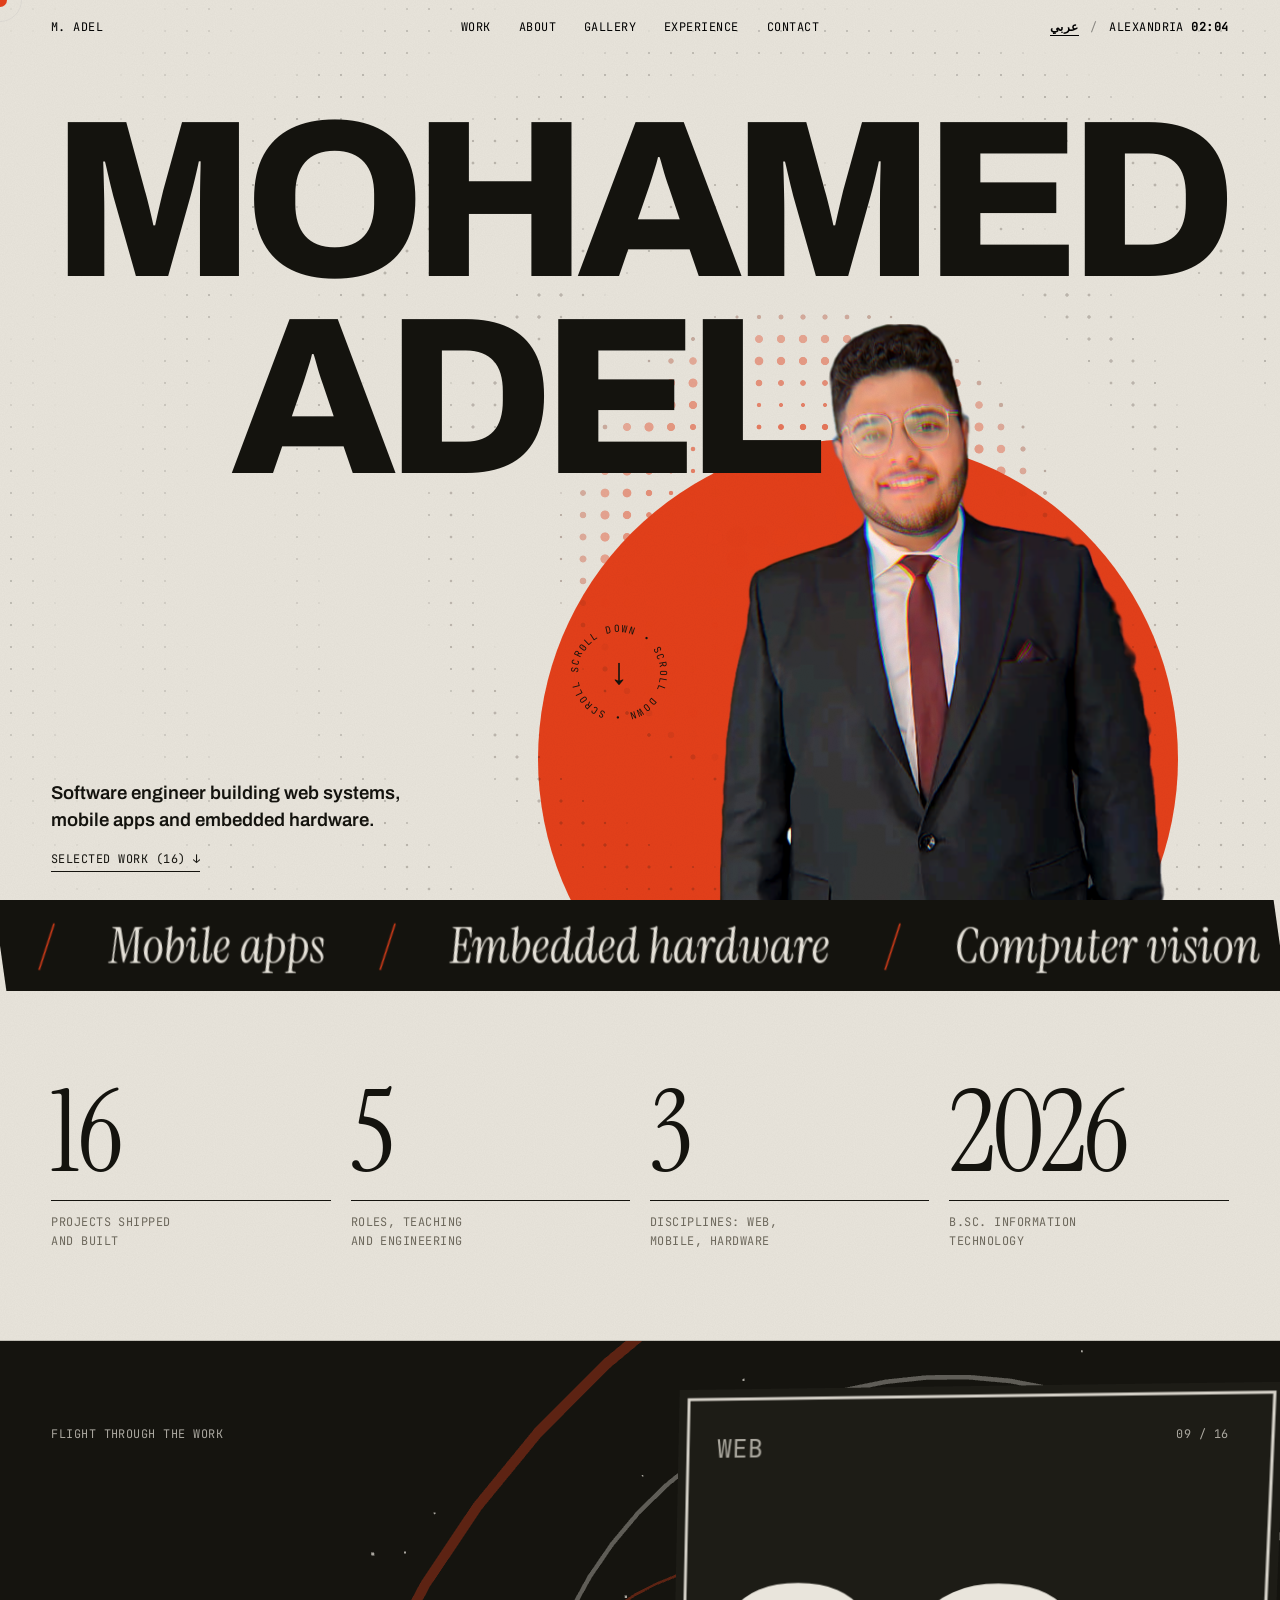
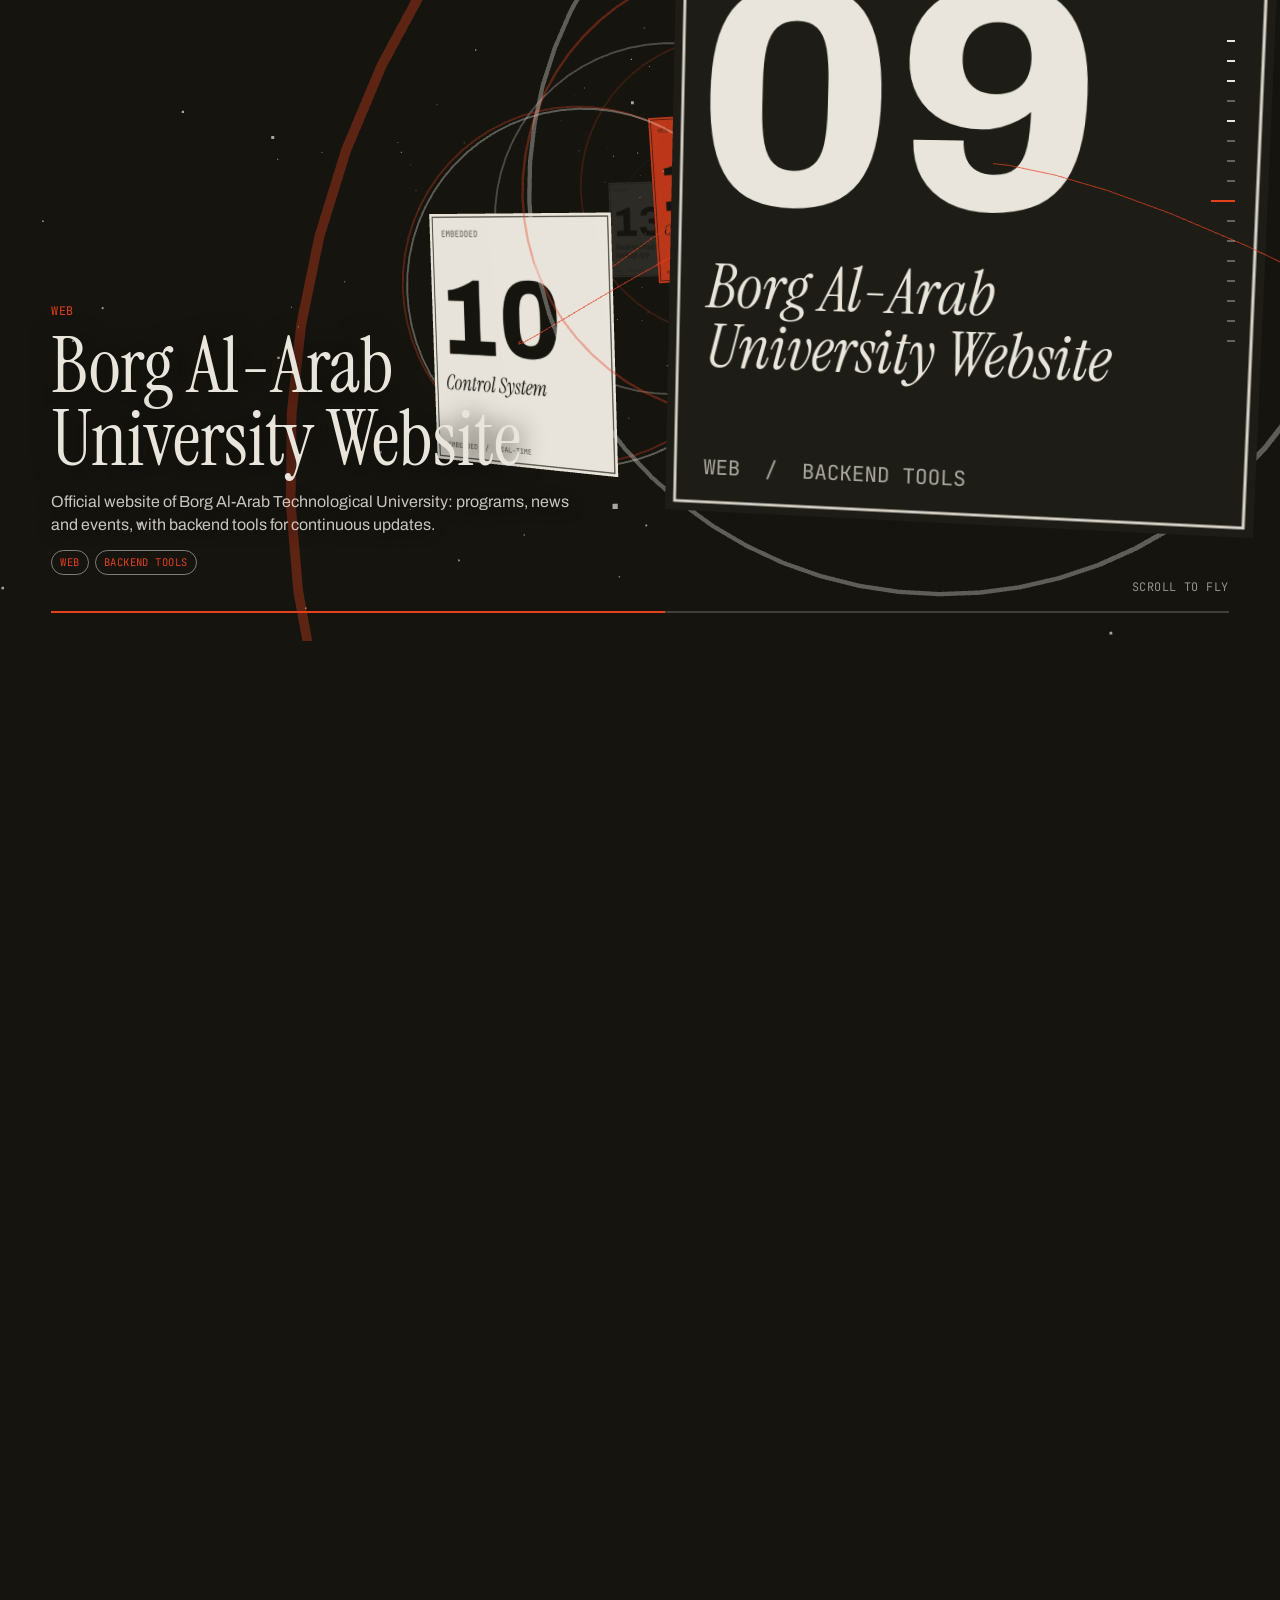
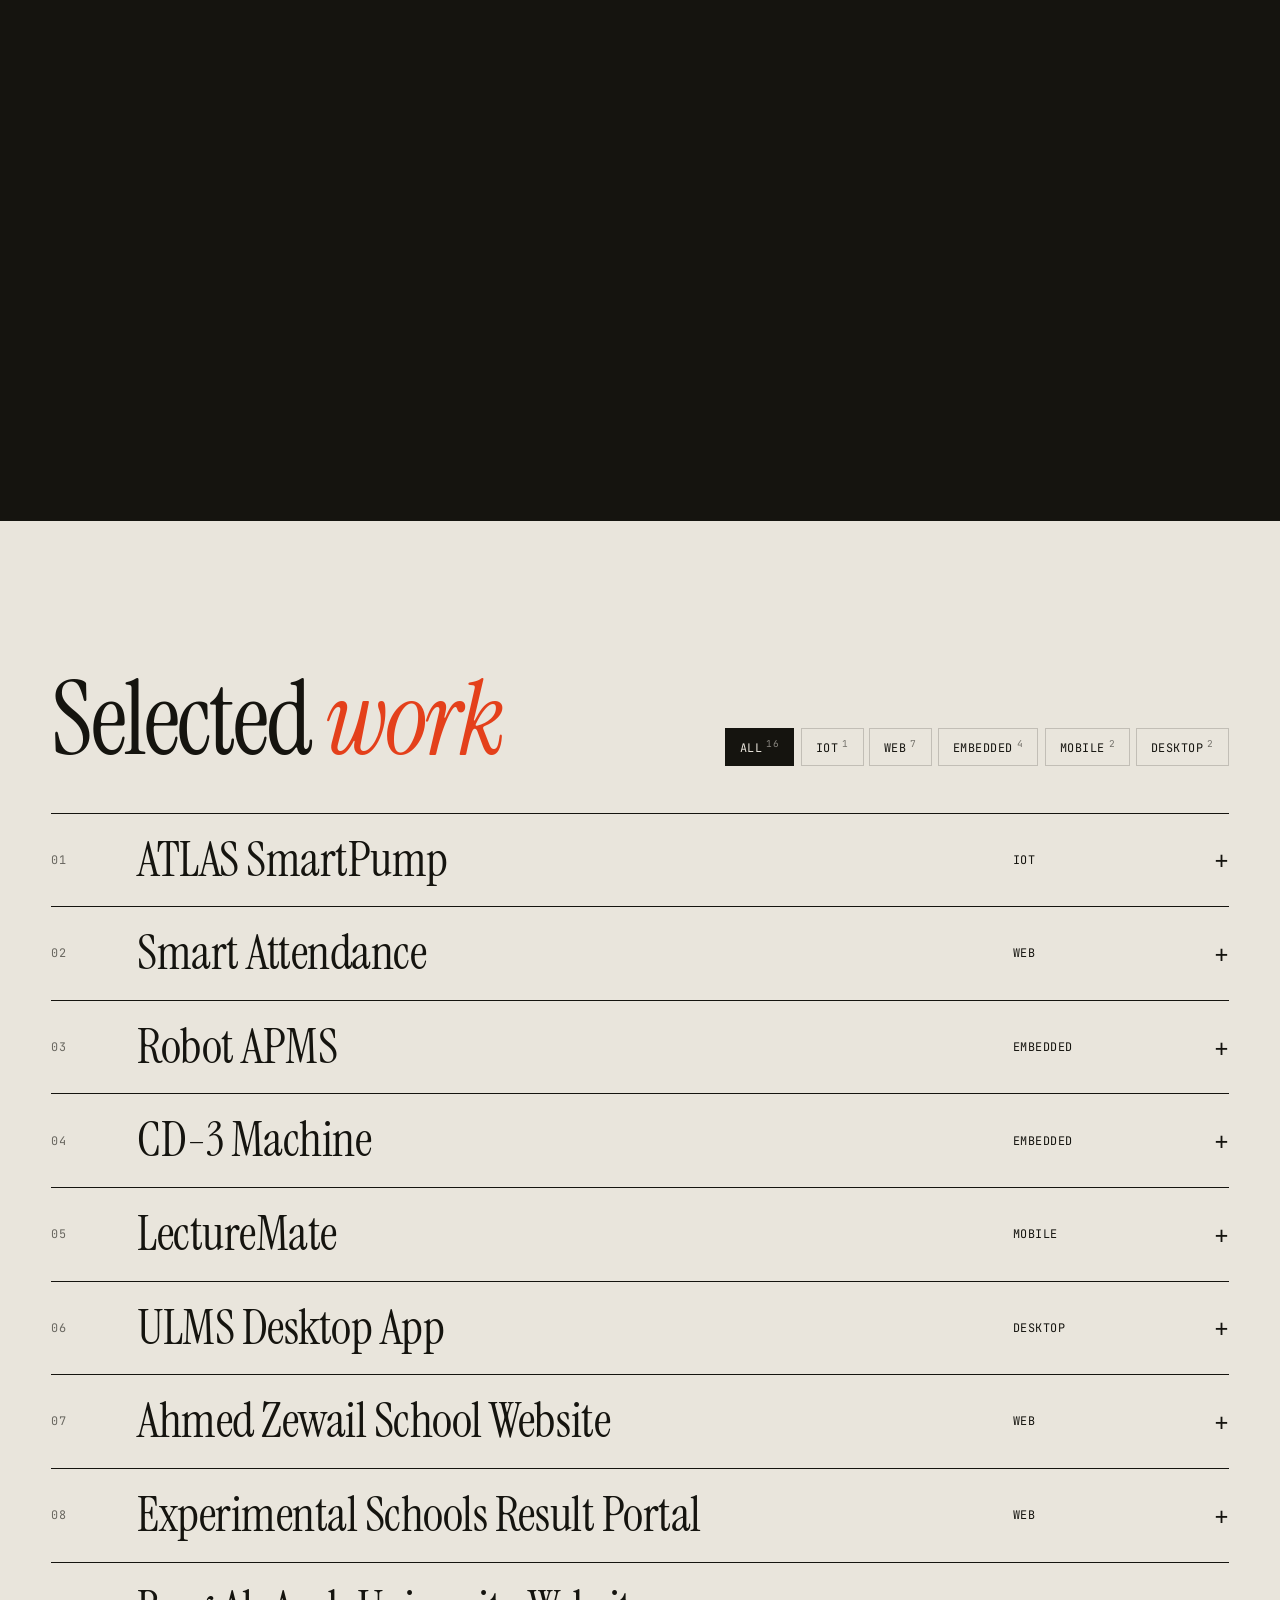
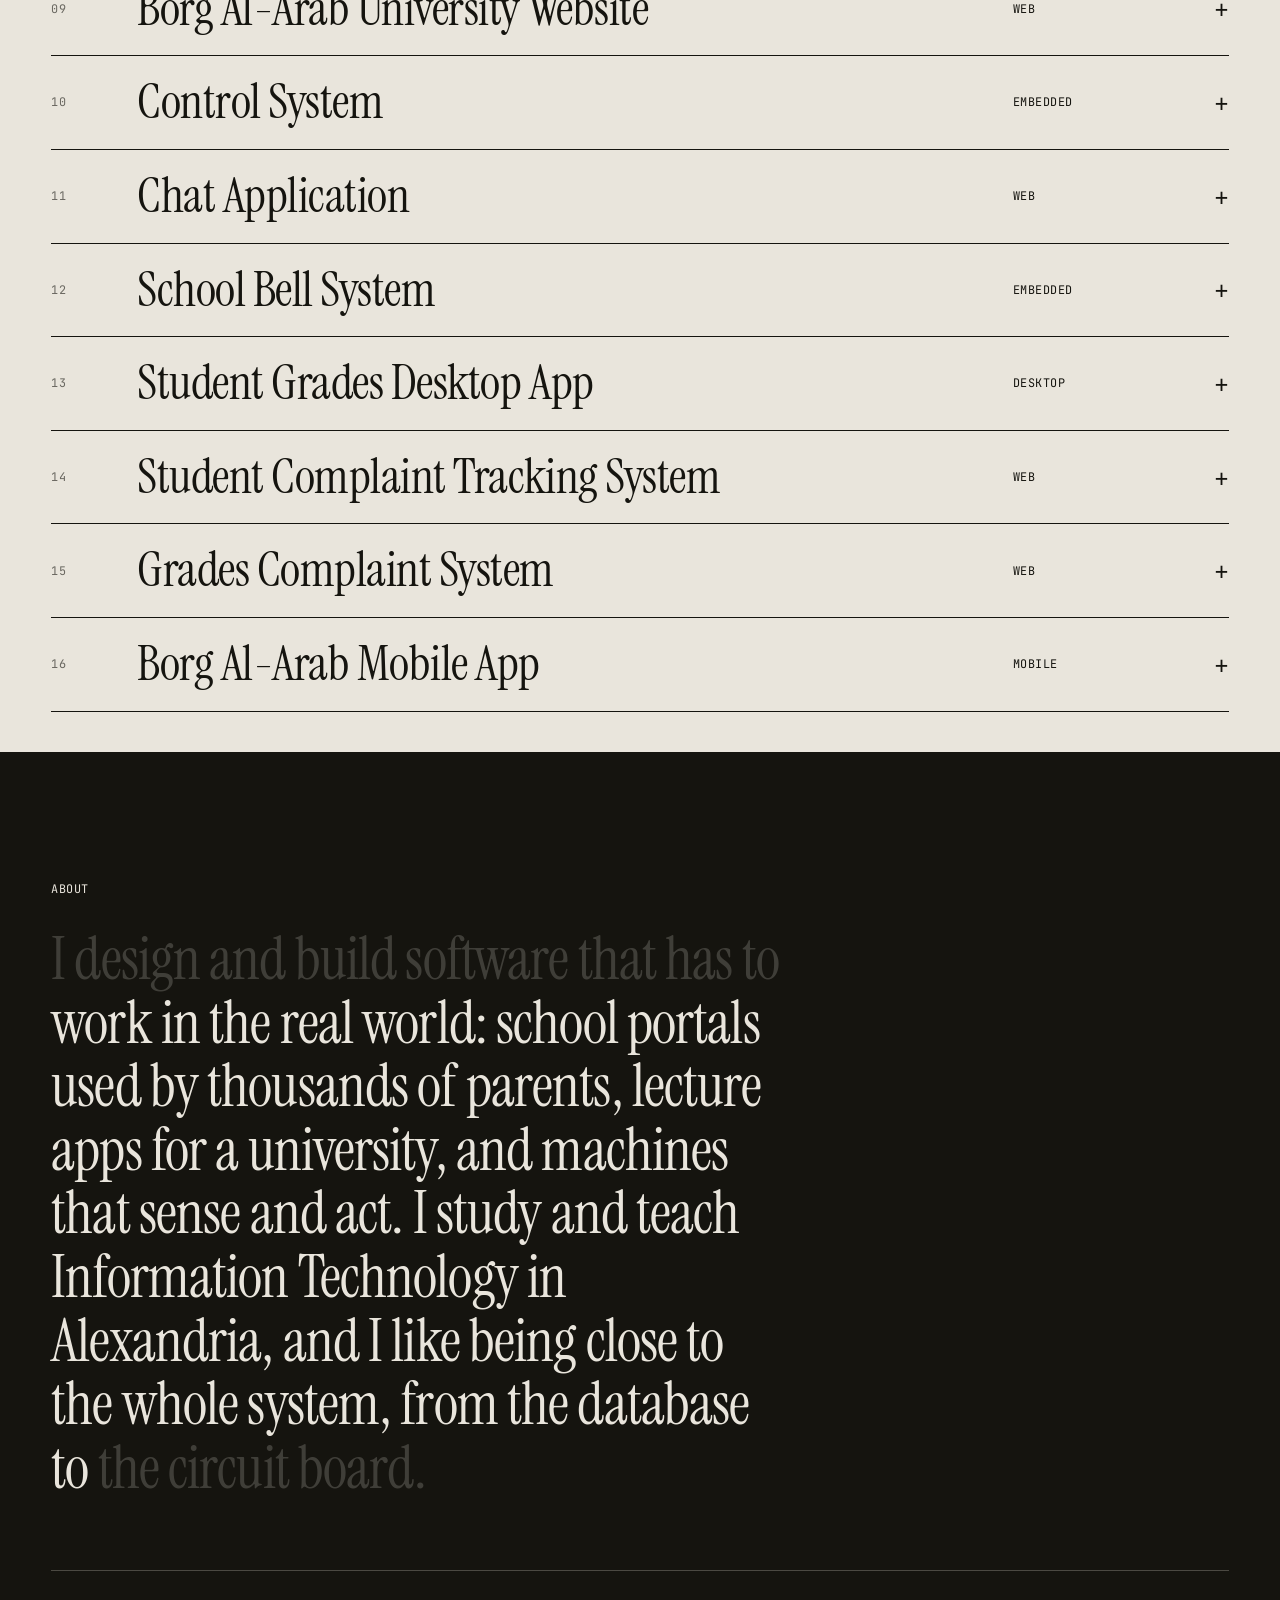
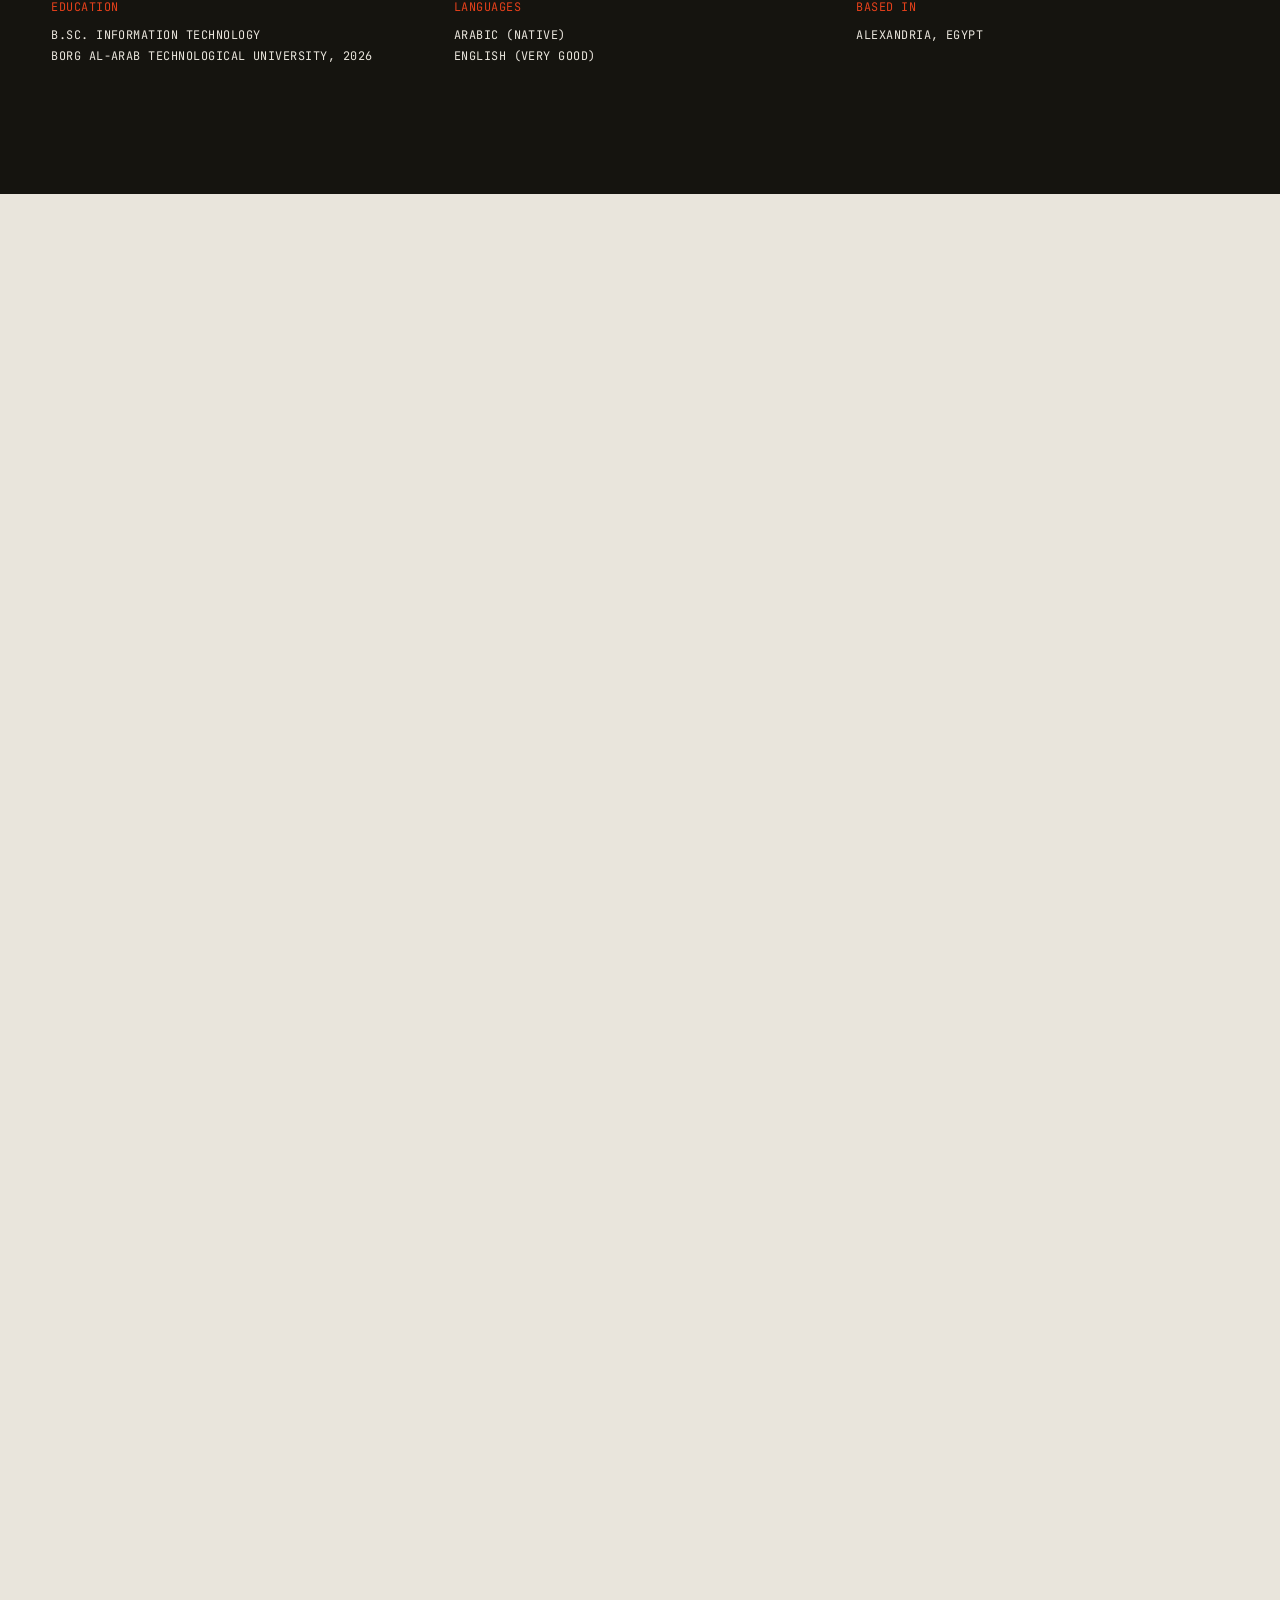
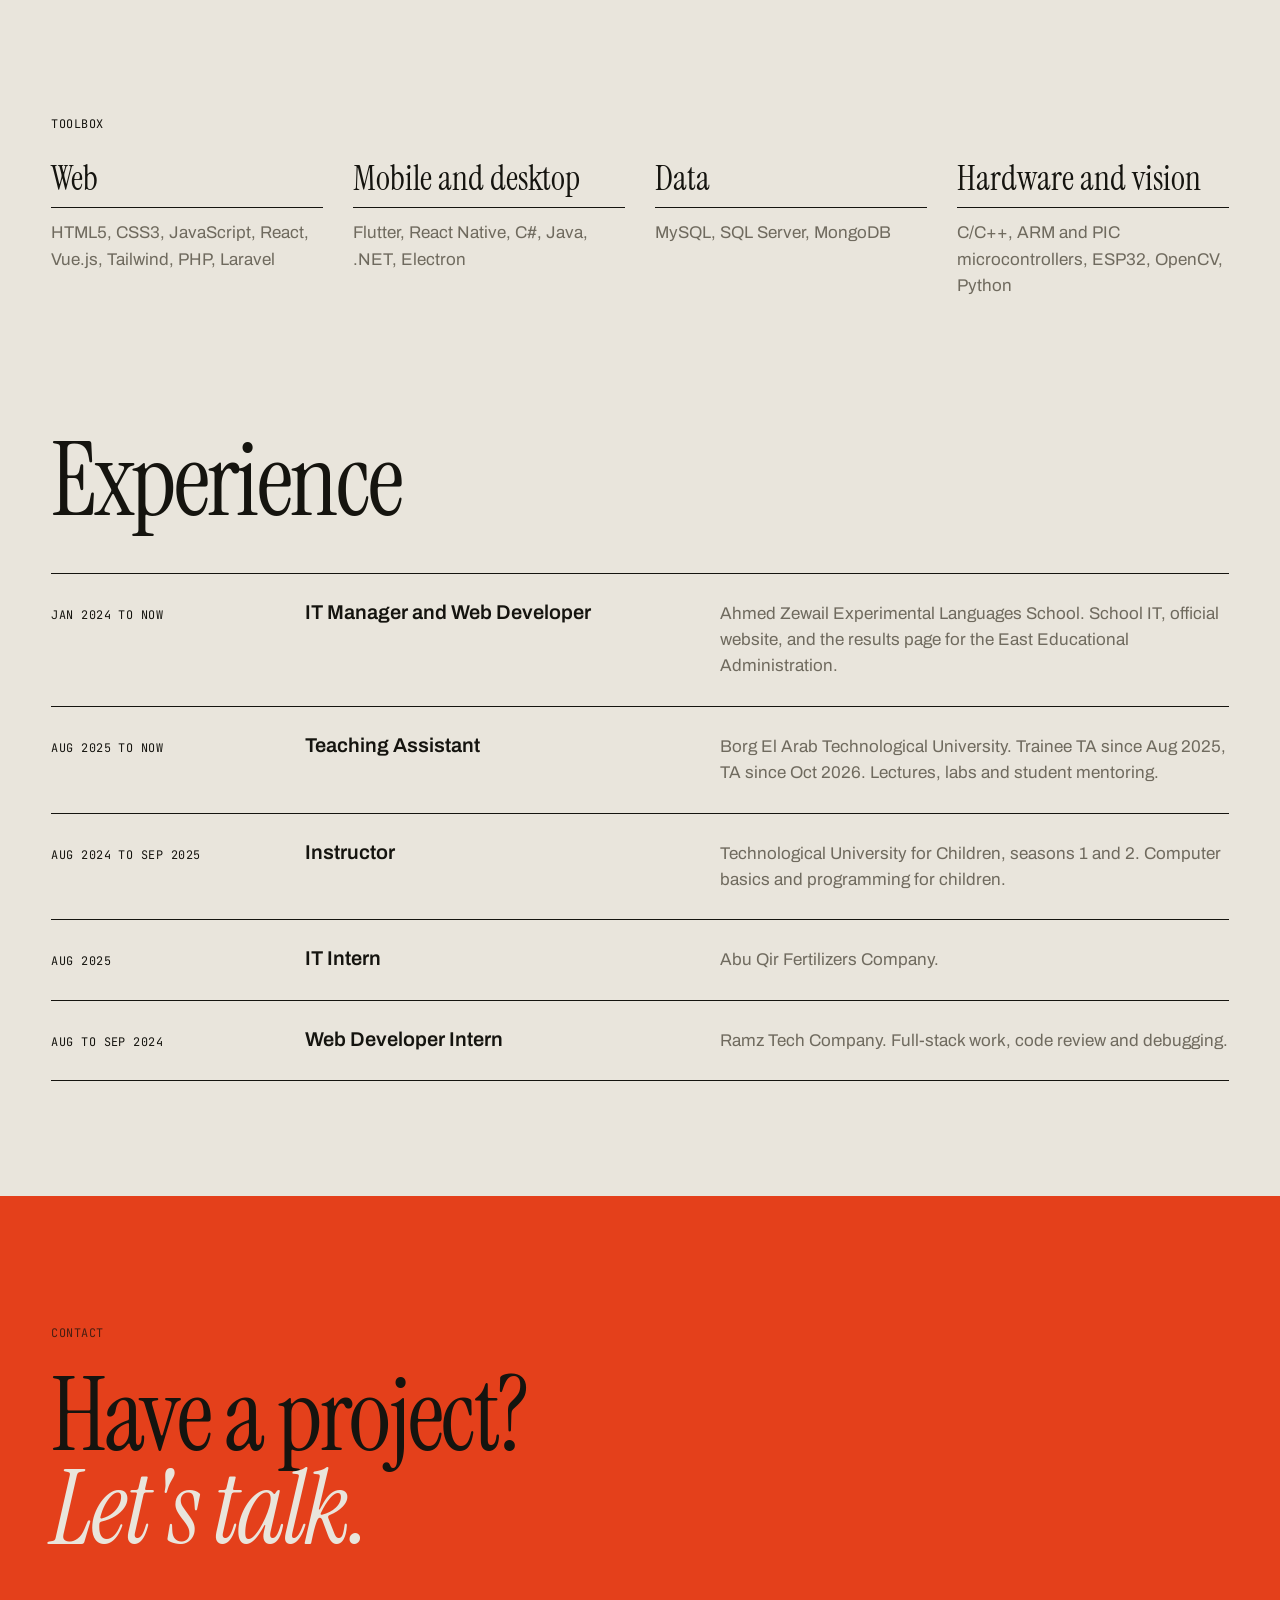
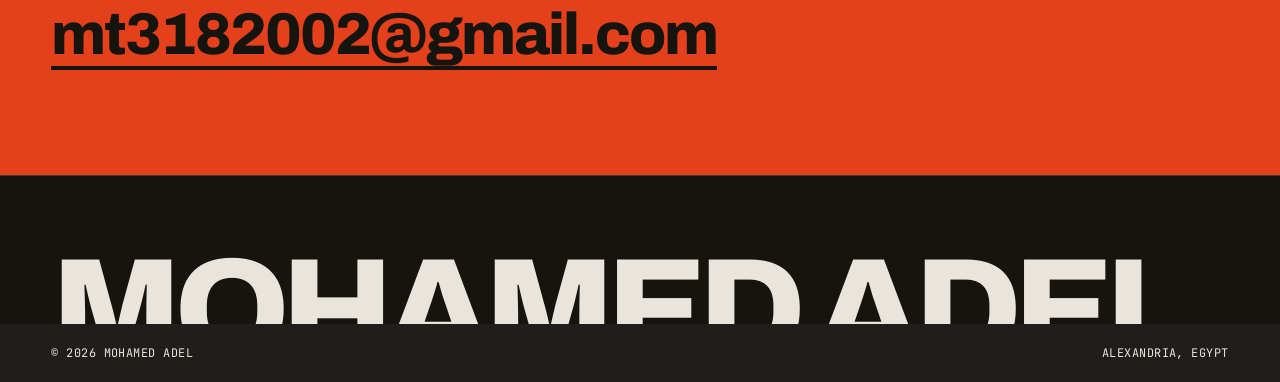
==== commit ef9ec311: "Add files via upload" ====
--- a/index.html
+++ b/index.html
@@ -90,7 +90,7 @@
   <div class="sec-head"><h2 class="serif rv">Experience</h2></div>
   <ul class="tl">
     <li class="rv"><span class="mono">Jan 2024 to now</span><h3>IT Manager and Web Developer</h3><p>Ahmed Zewail Experimental Languages School. School IT, official website, and the results page for the East Educational Administration.</p></li>
-    <li class="rv"><span class="mono">Aug 2025 to now</span><h3>Undergraduate Teaching Assistant</h3><p>Borg El Arab Technological University. Lectures, labs and student mentoring.</p></li>
+    <li class="rv"><span class="mono">Aug 2025 to now</span><h3>Teaching Assistant</h3><p>Borg El Arab Technological University. Trainee TA since Aug 2025, TA since Oct 2026. Lectures, labs and student mentoring.</p></li>
     <li class="rv"><span class="mono">Aug 2024 to Sep 2025</span><h3>Instructor</h3><p>Technological University for Children, seasons 1 and 2. Computer basics and programming for children.</p></li>
     <li class="rv"><span class="mono">Aug 2025</span><h3>IT Intern</h3><p>Abu Qir Fertilizers Company.</p></li>
     <li class="rv"><span class="mono">Aug to Sep 2024</span><h3>Web Developer Intern</h3><p>Ramz Tech Company. Full-stack work, code review and debugging.</p></li>
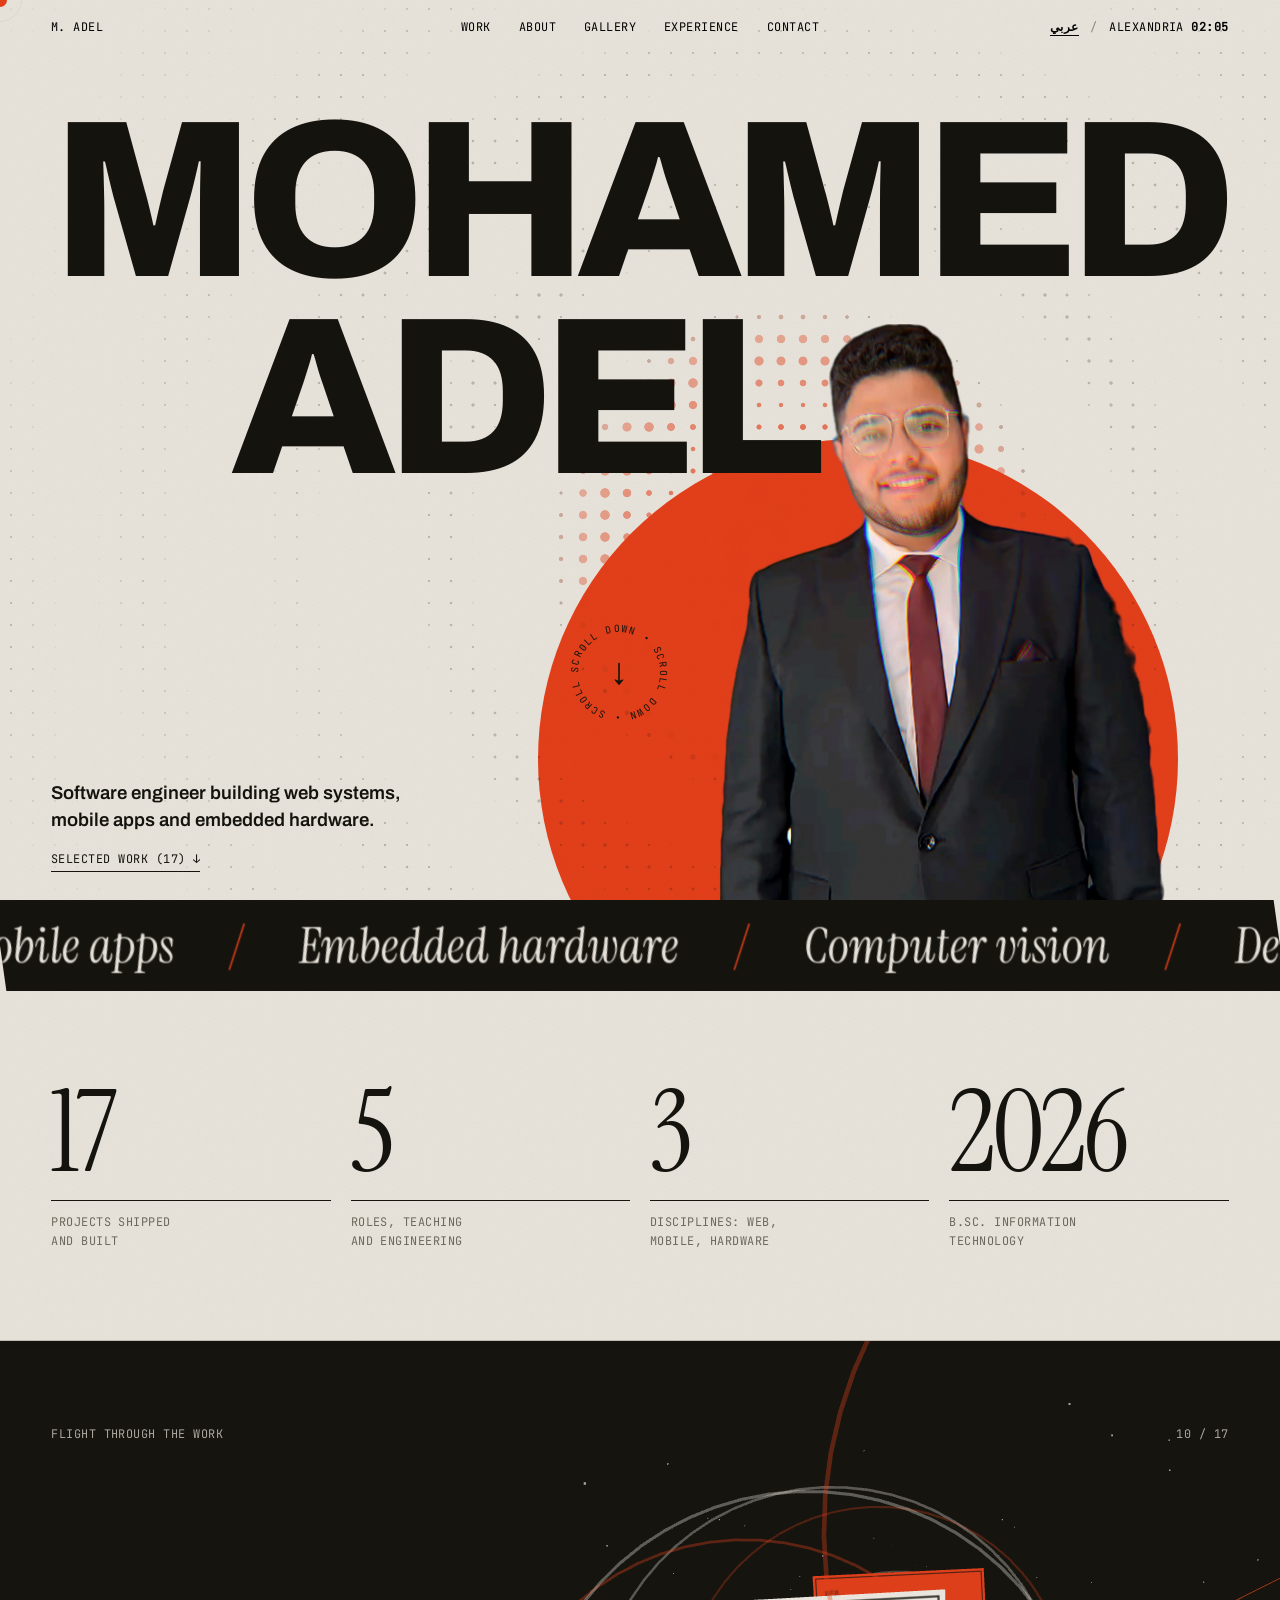
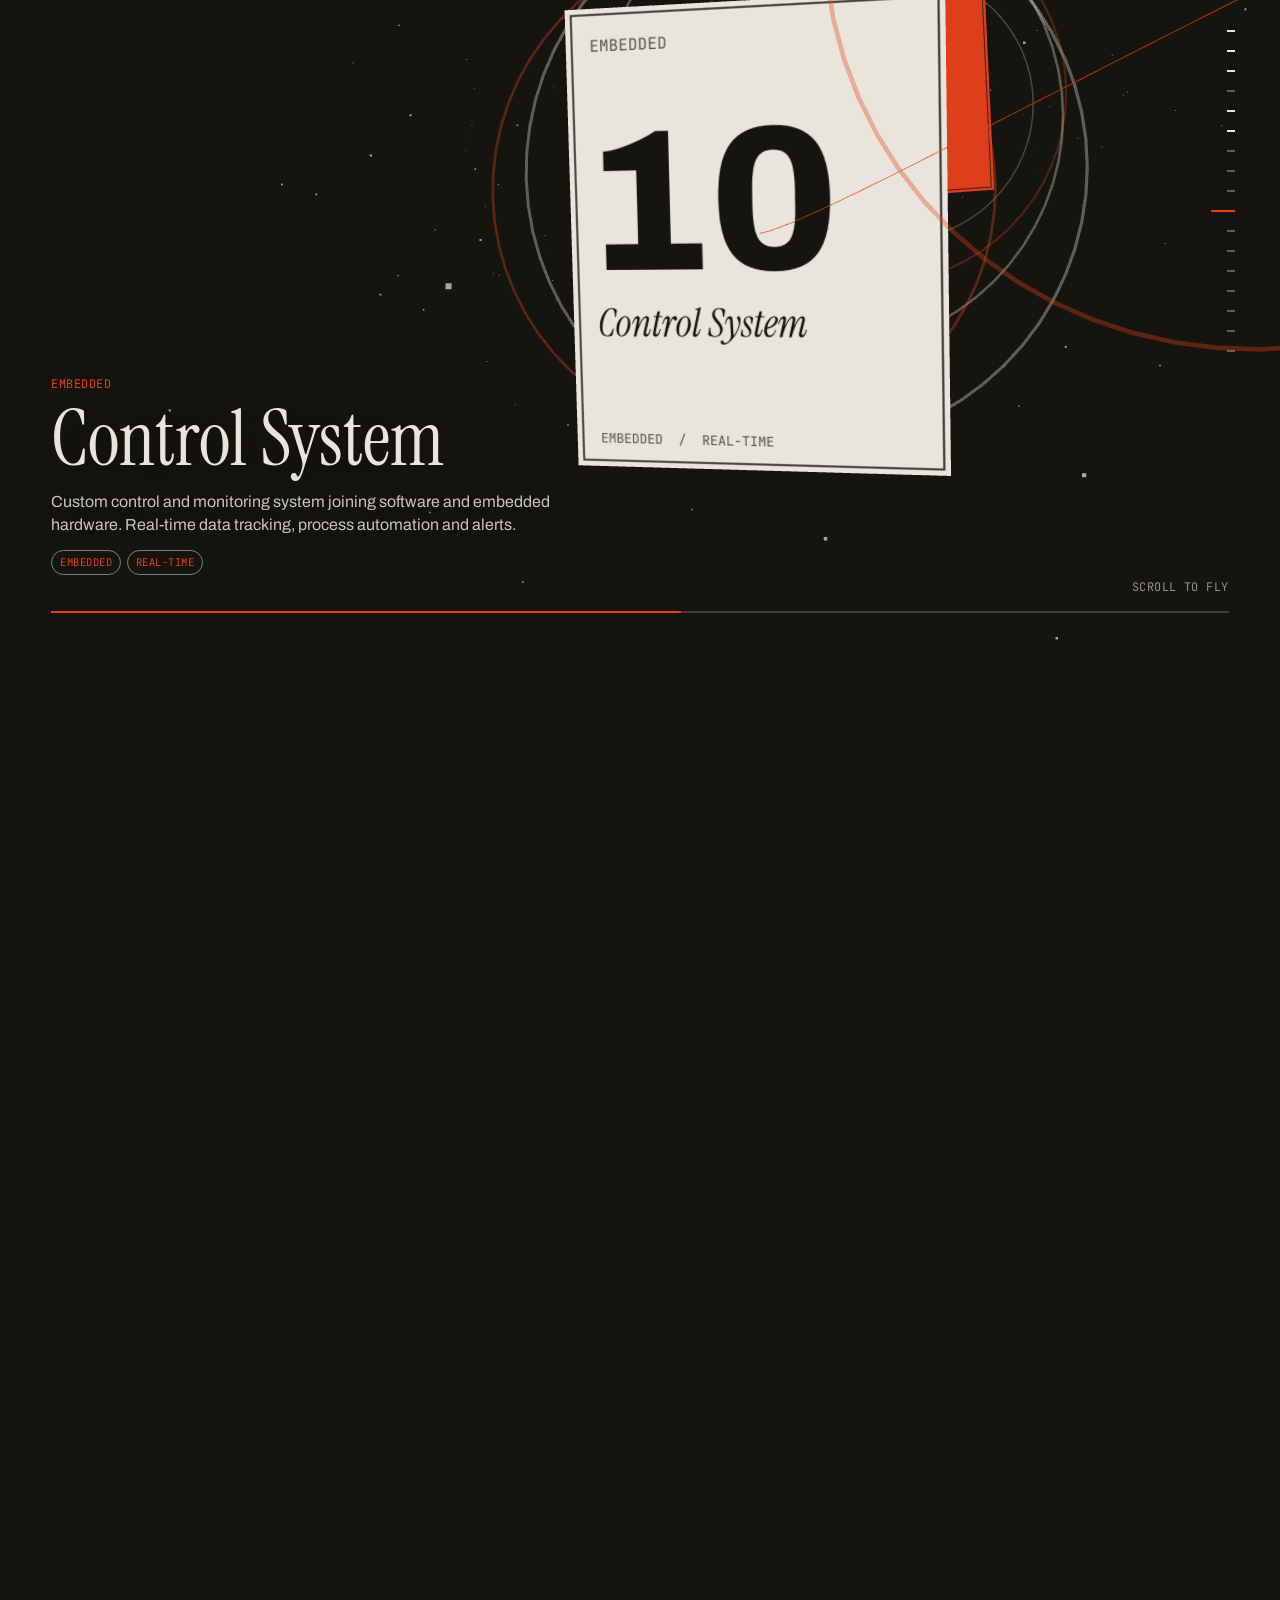
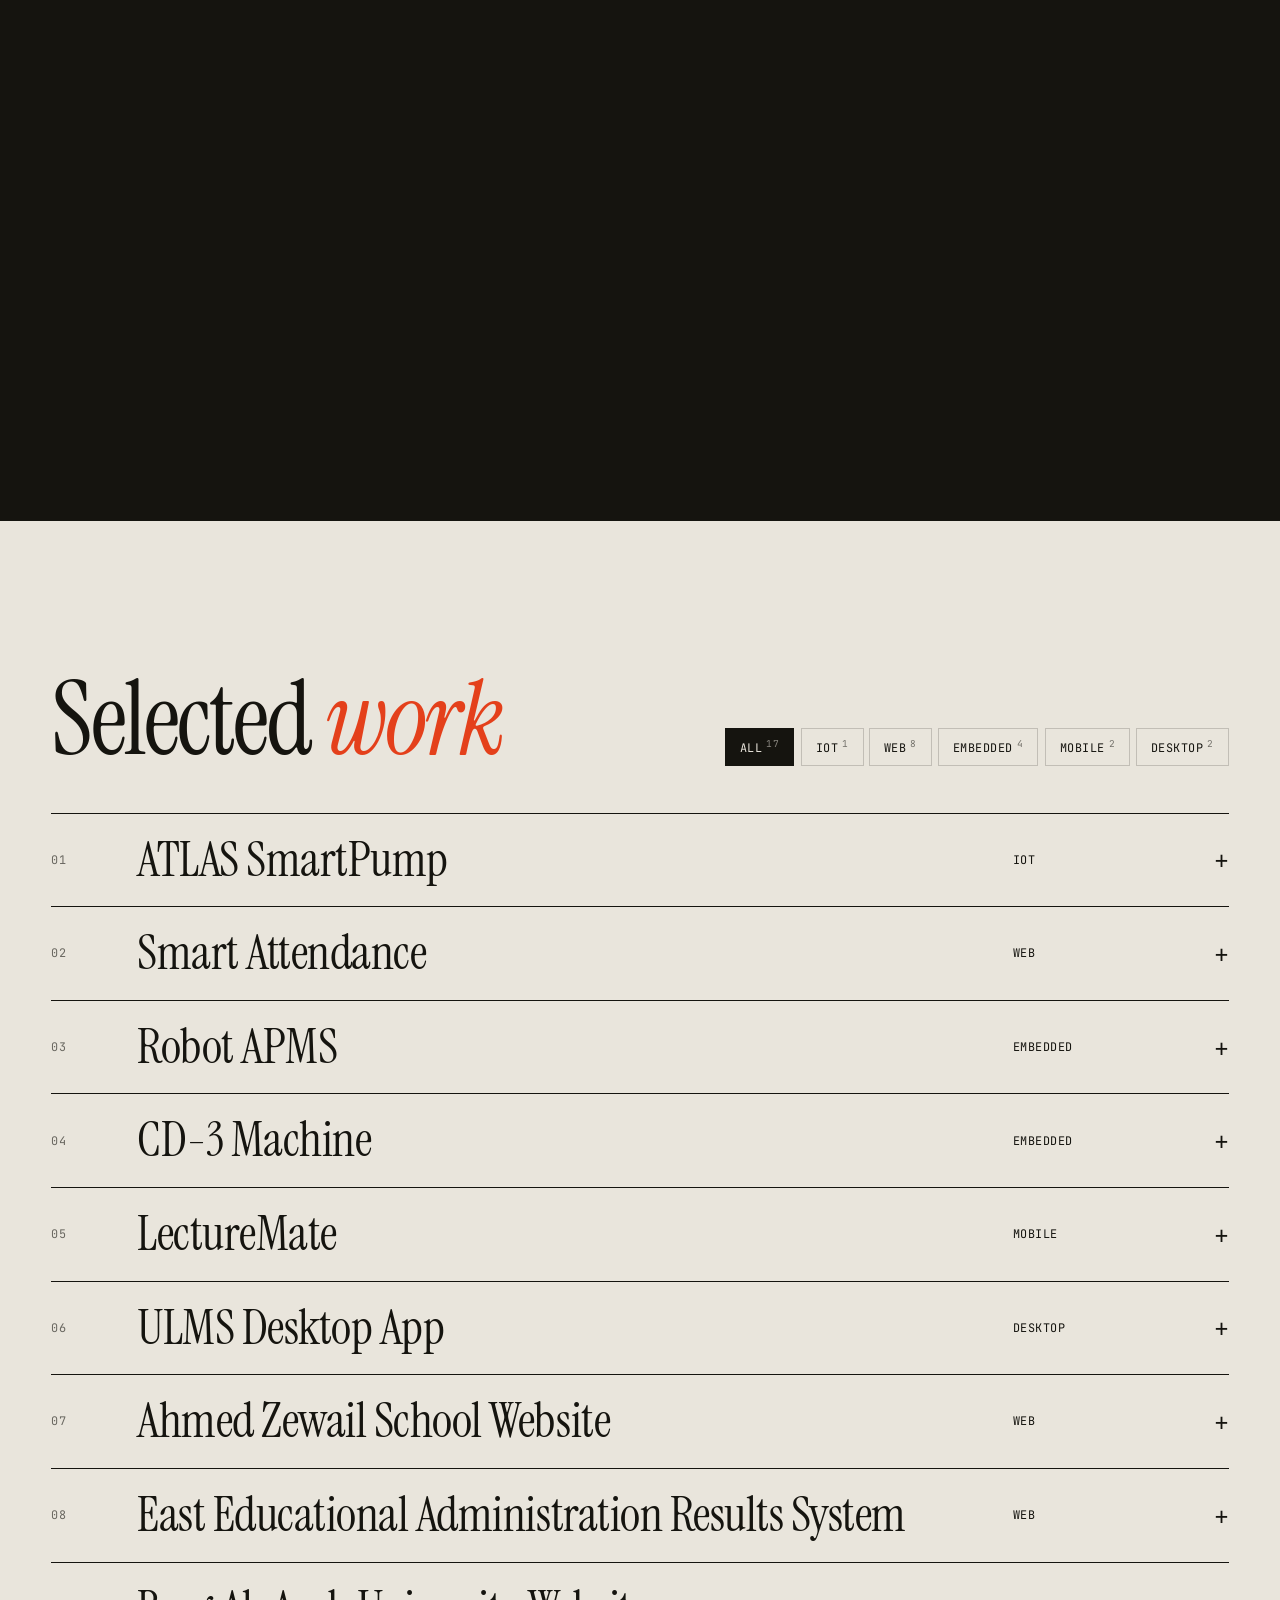
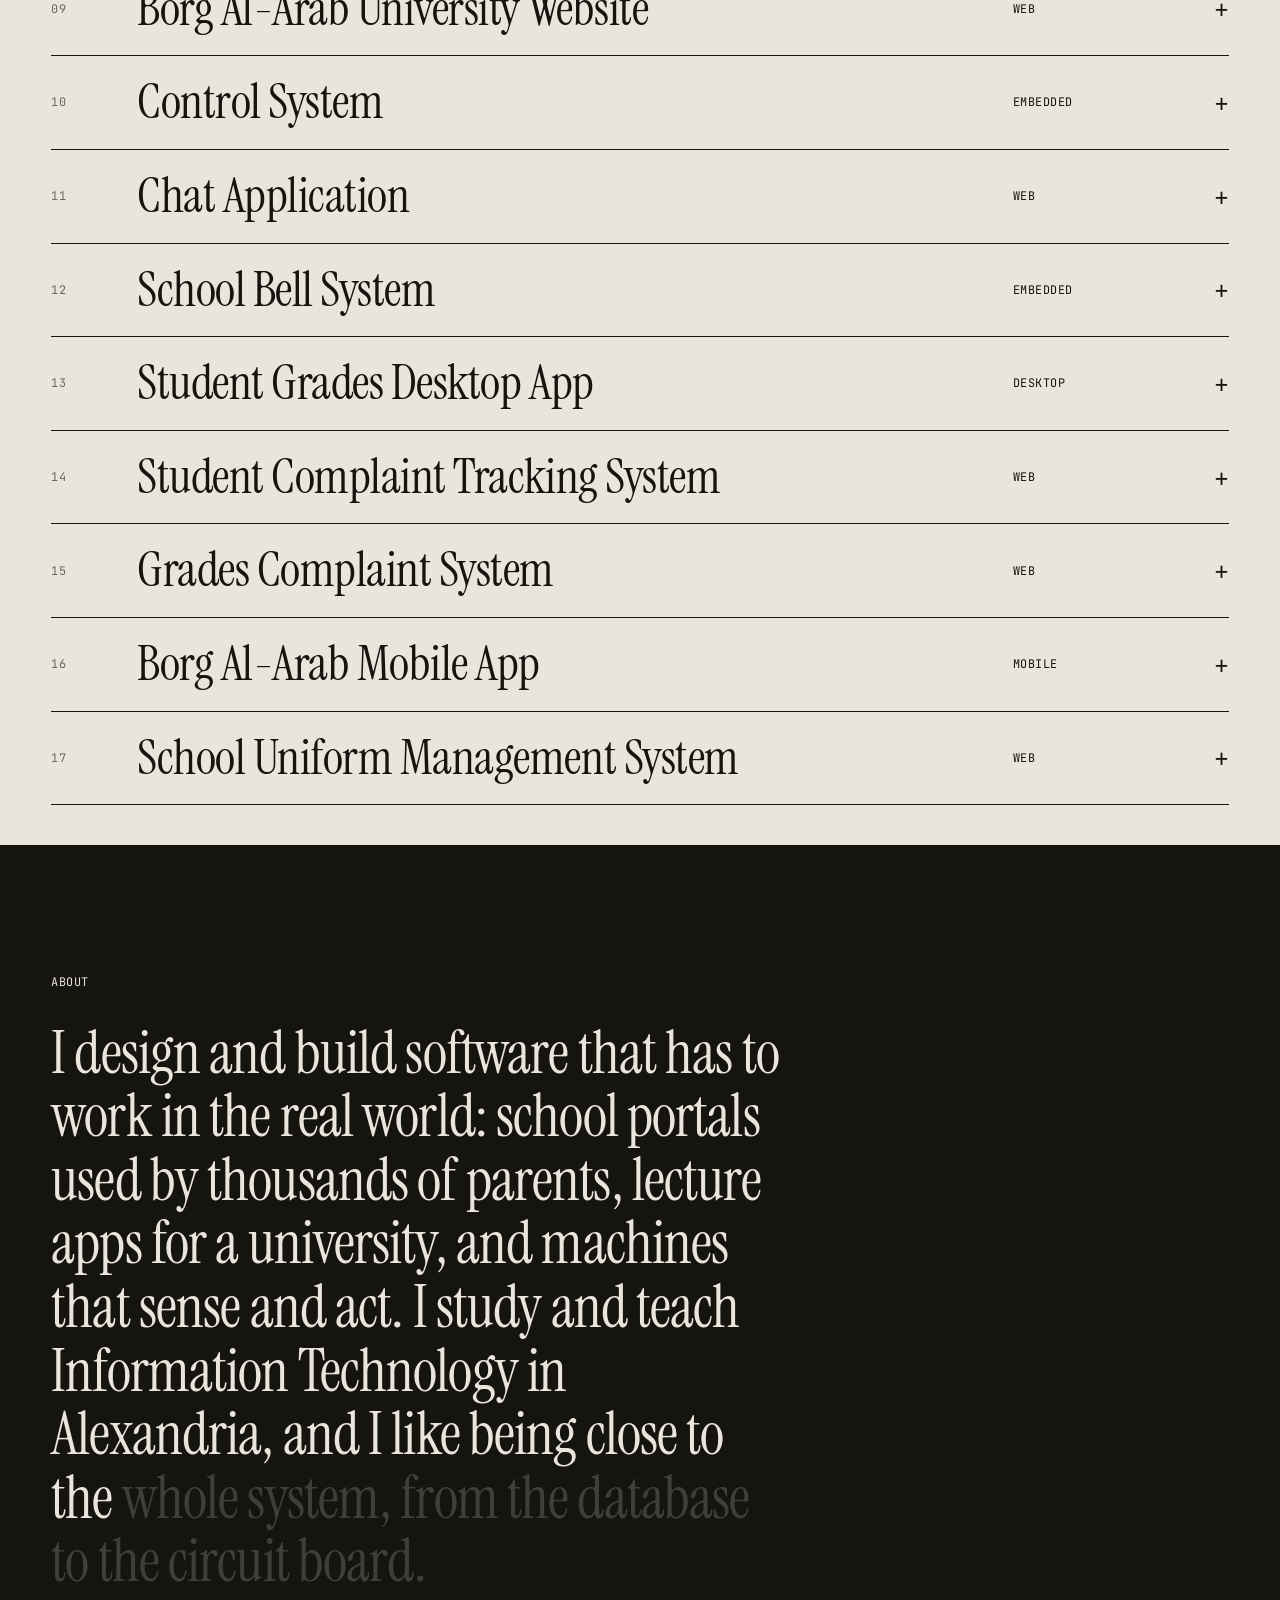
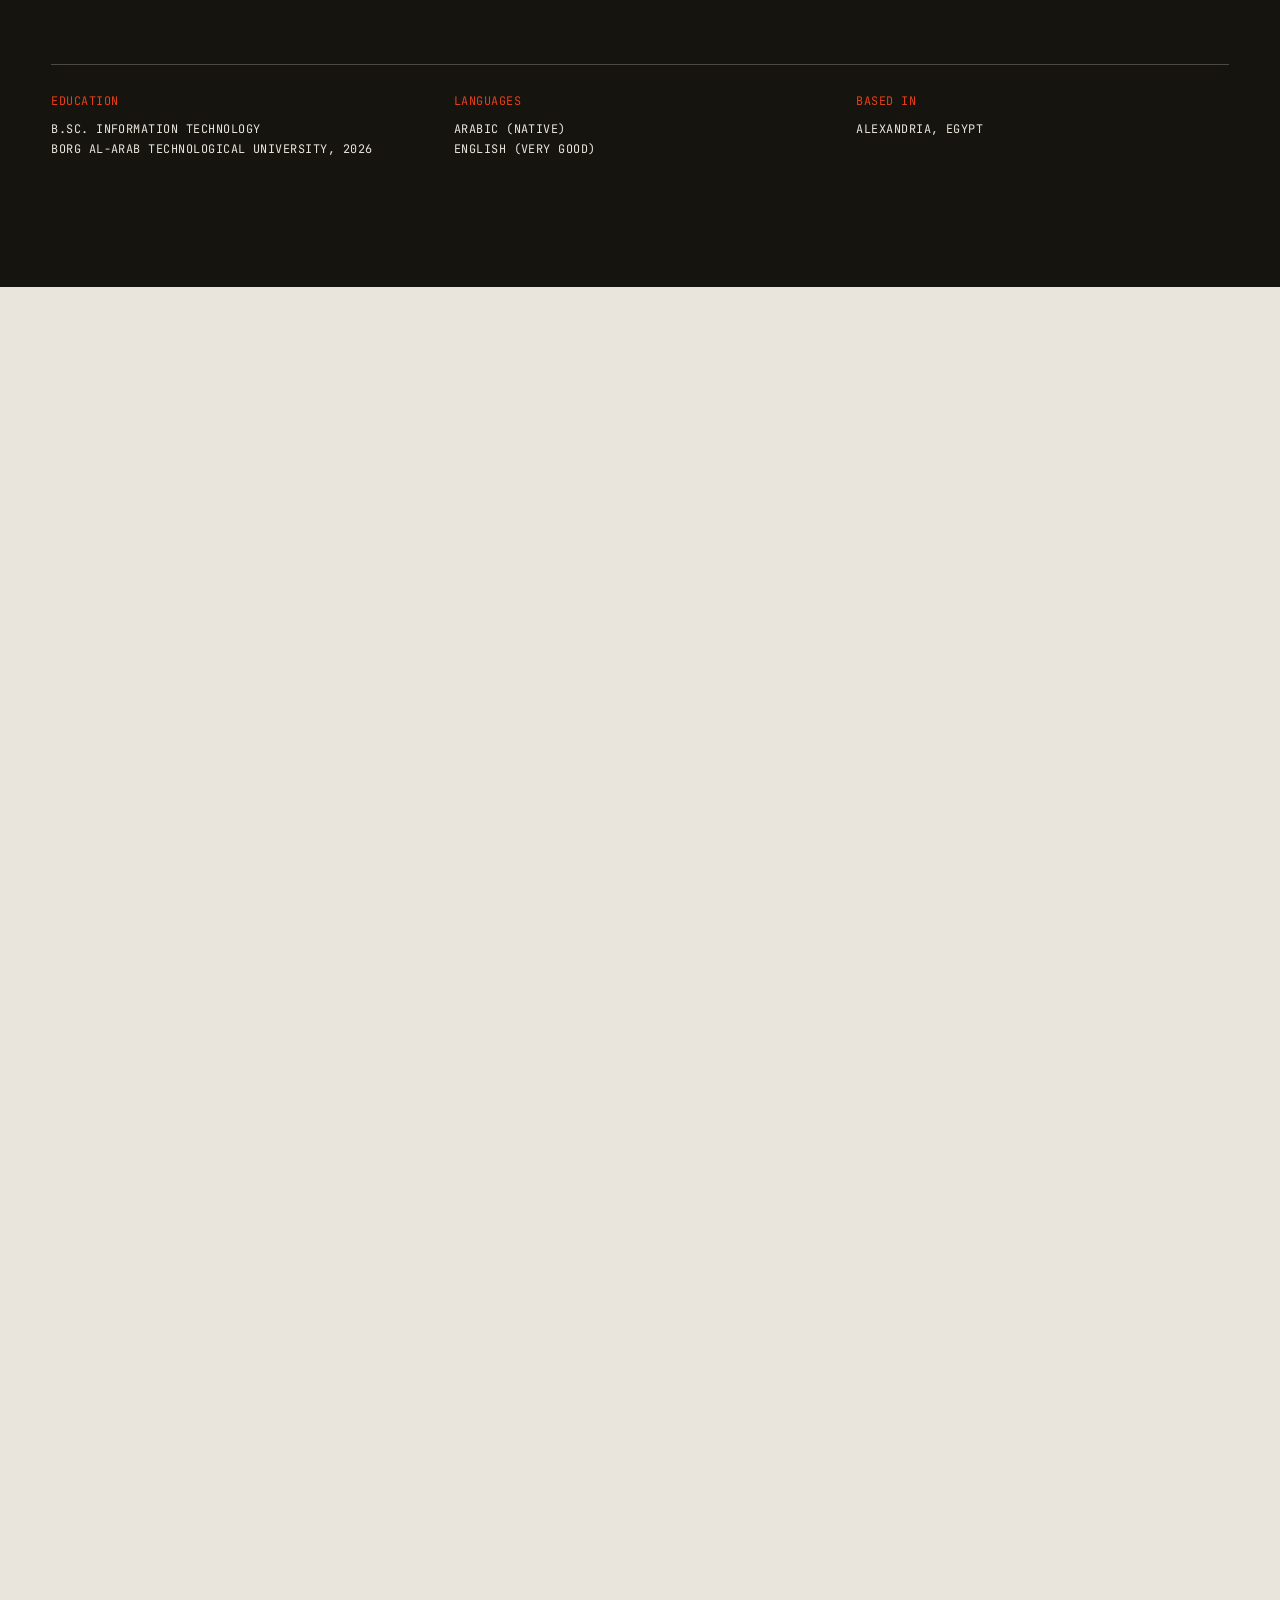
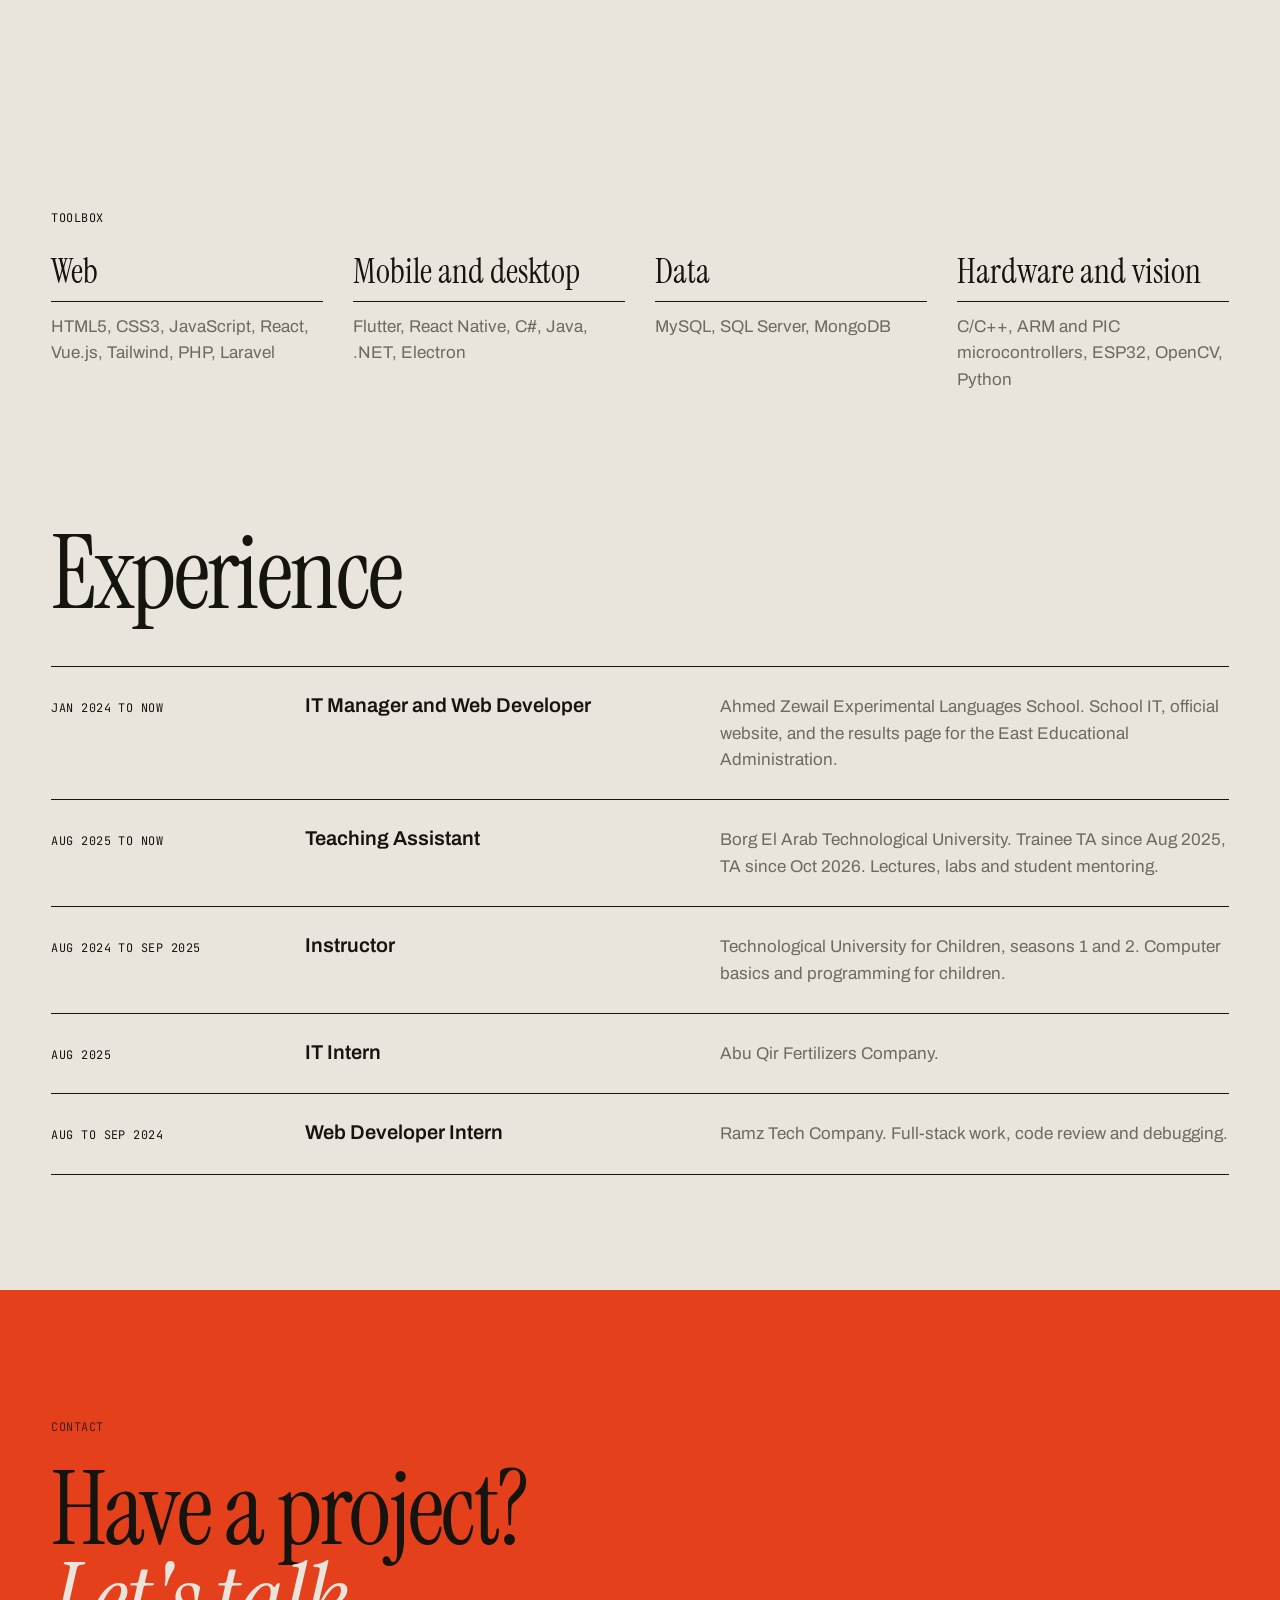
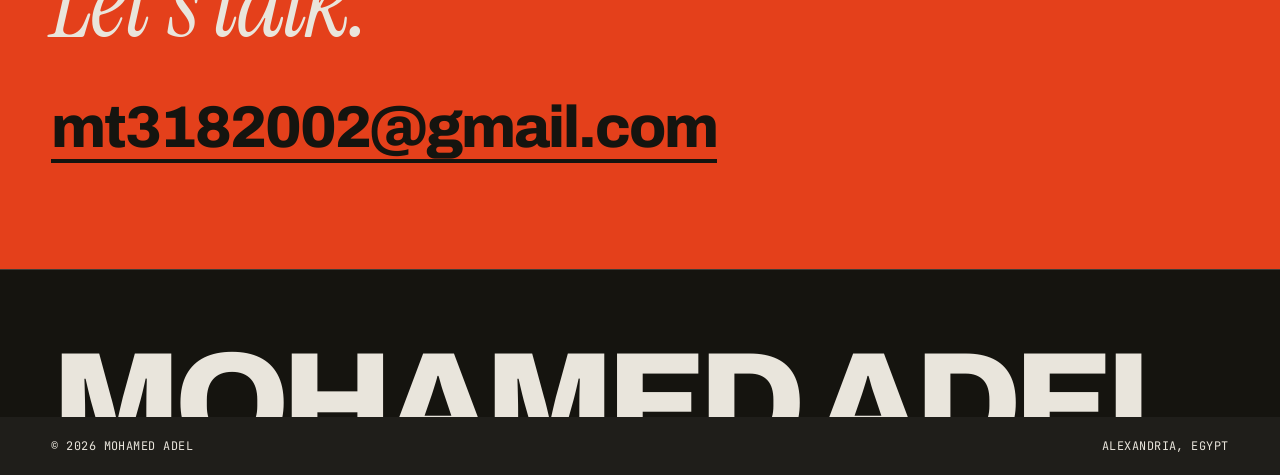
==== commit a0cc0712: "Add files via upload" ====
--- a/index.html
+++ b/index.html
@@ -39,7 +39,7 @@
 <div class="strip"><div class="strip-in" id="strip"></div></div>
 
 <section class="stats">
-  <div class="rv"><b class="cnt" data-to="16">0</b><span class="mono">Projects shipped and built</span></div>
+  <div class="rv"><b class="cnt" data-to="17">0</b><span class="mono">Projects shipped and built</span></div>
   <div class="rv"><b class="cnt" data-to="5">0</b><span class="mono">Roles, teaching and engineering</span></div>
   <div class="rv"><b class="cnt" data-to="3">0</b><span class="mono">Disciplines: web, mobile, hardware</span></div>
   <div class="rv"><b class="cnt" data-to="2026">0</b><span class="mono">B.Sc. Information Technology</span></div>
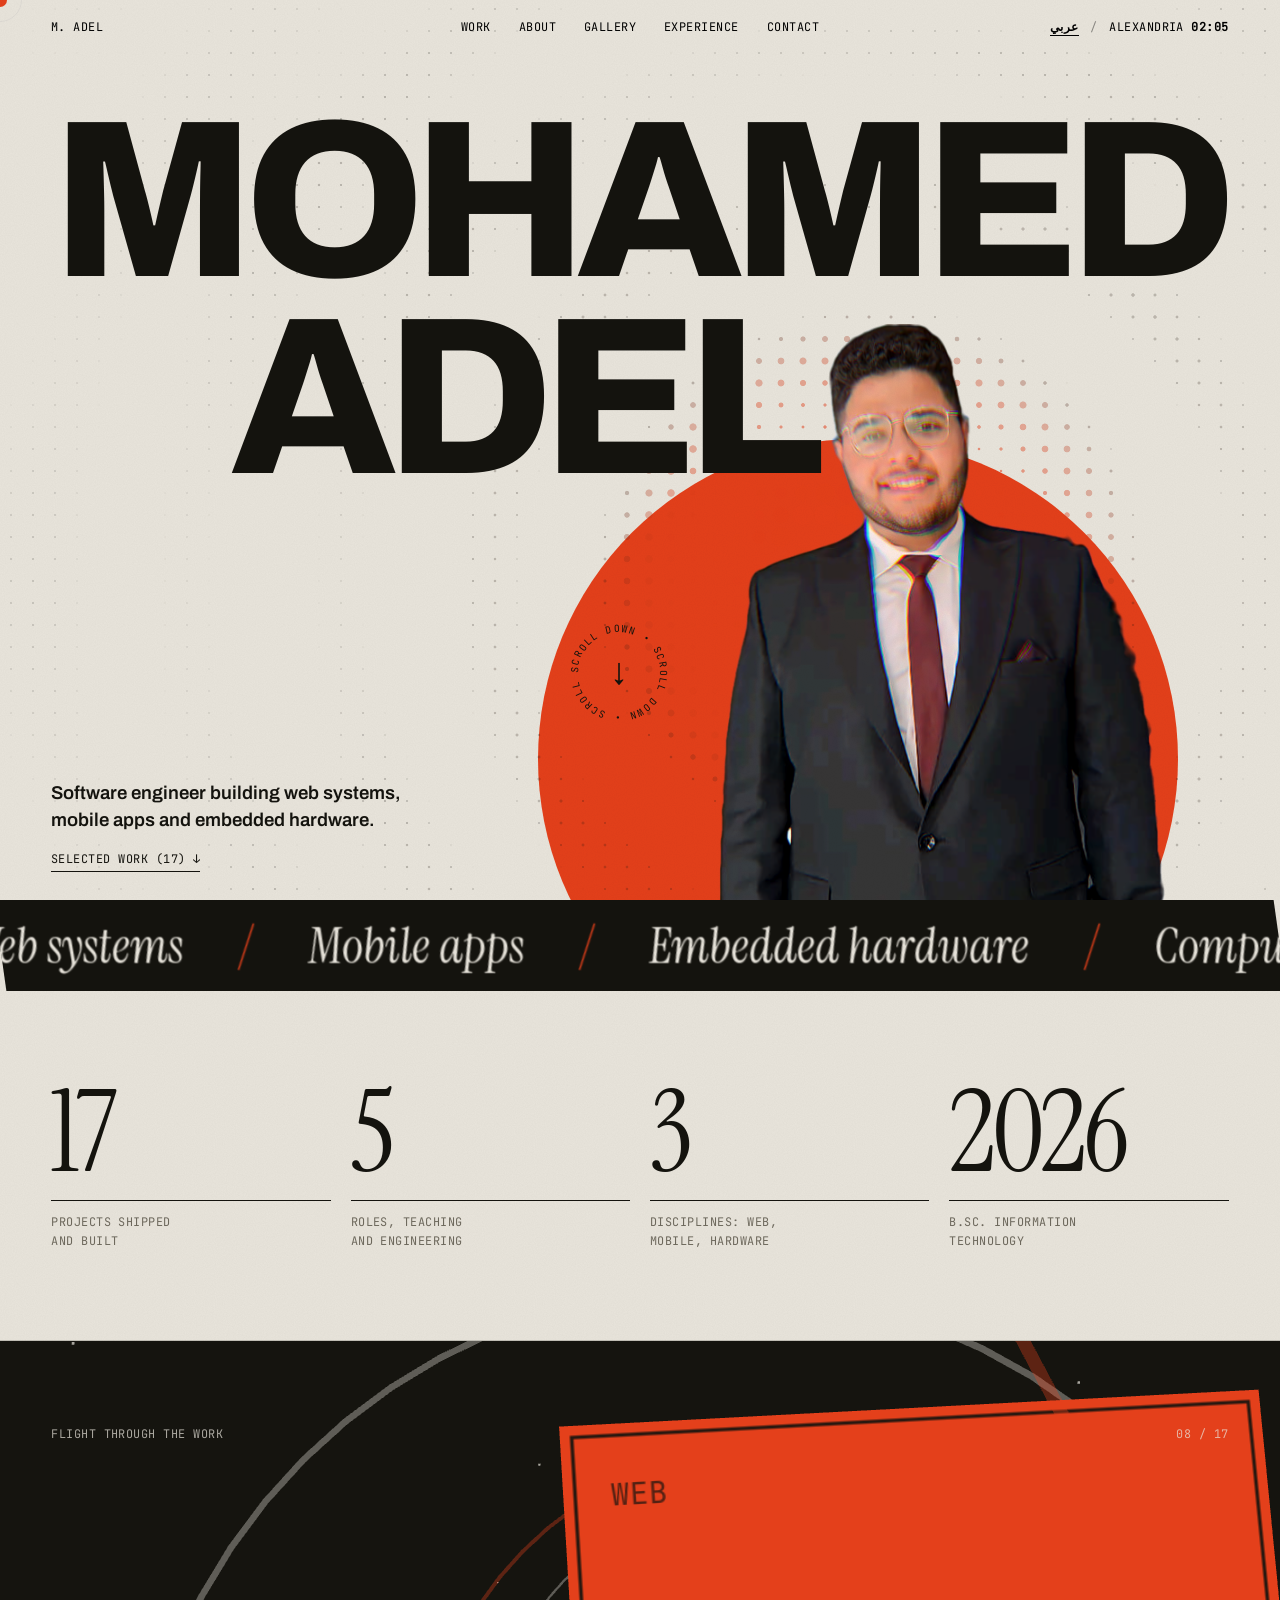
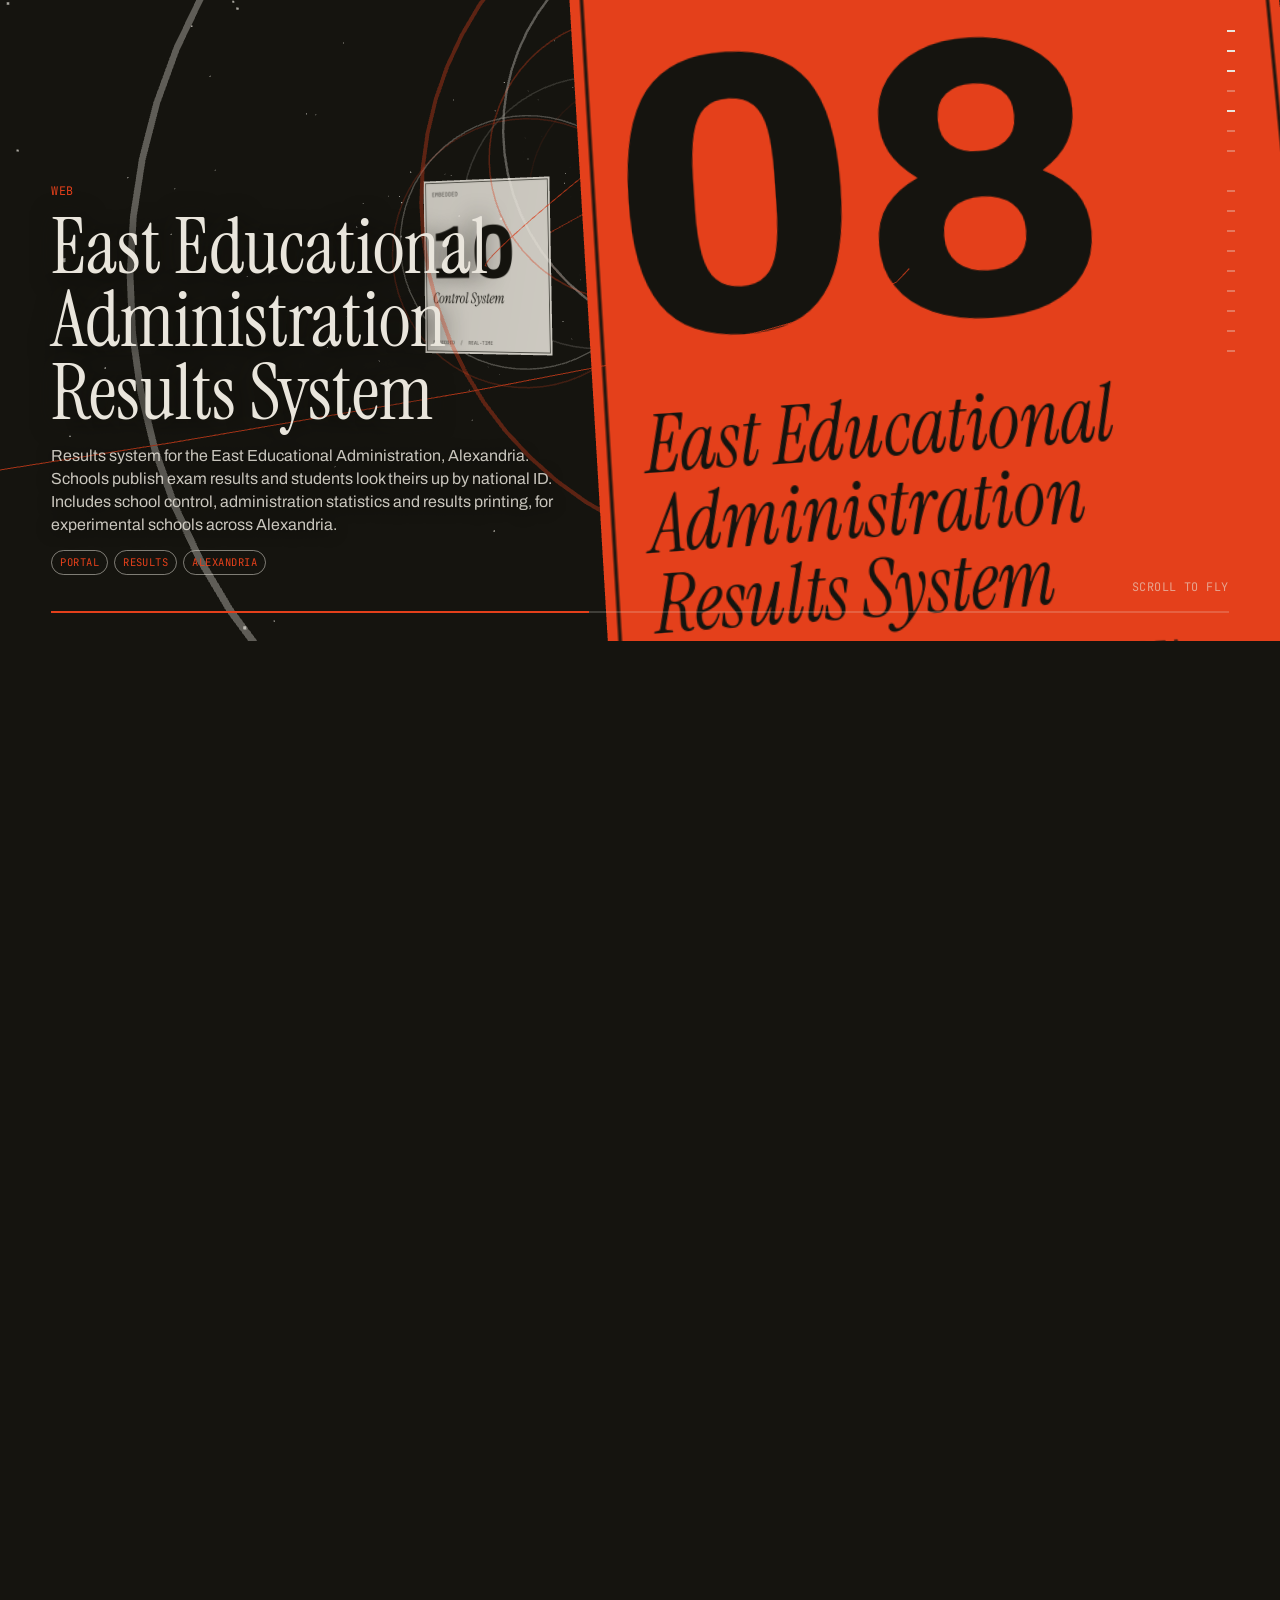
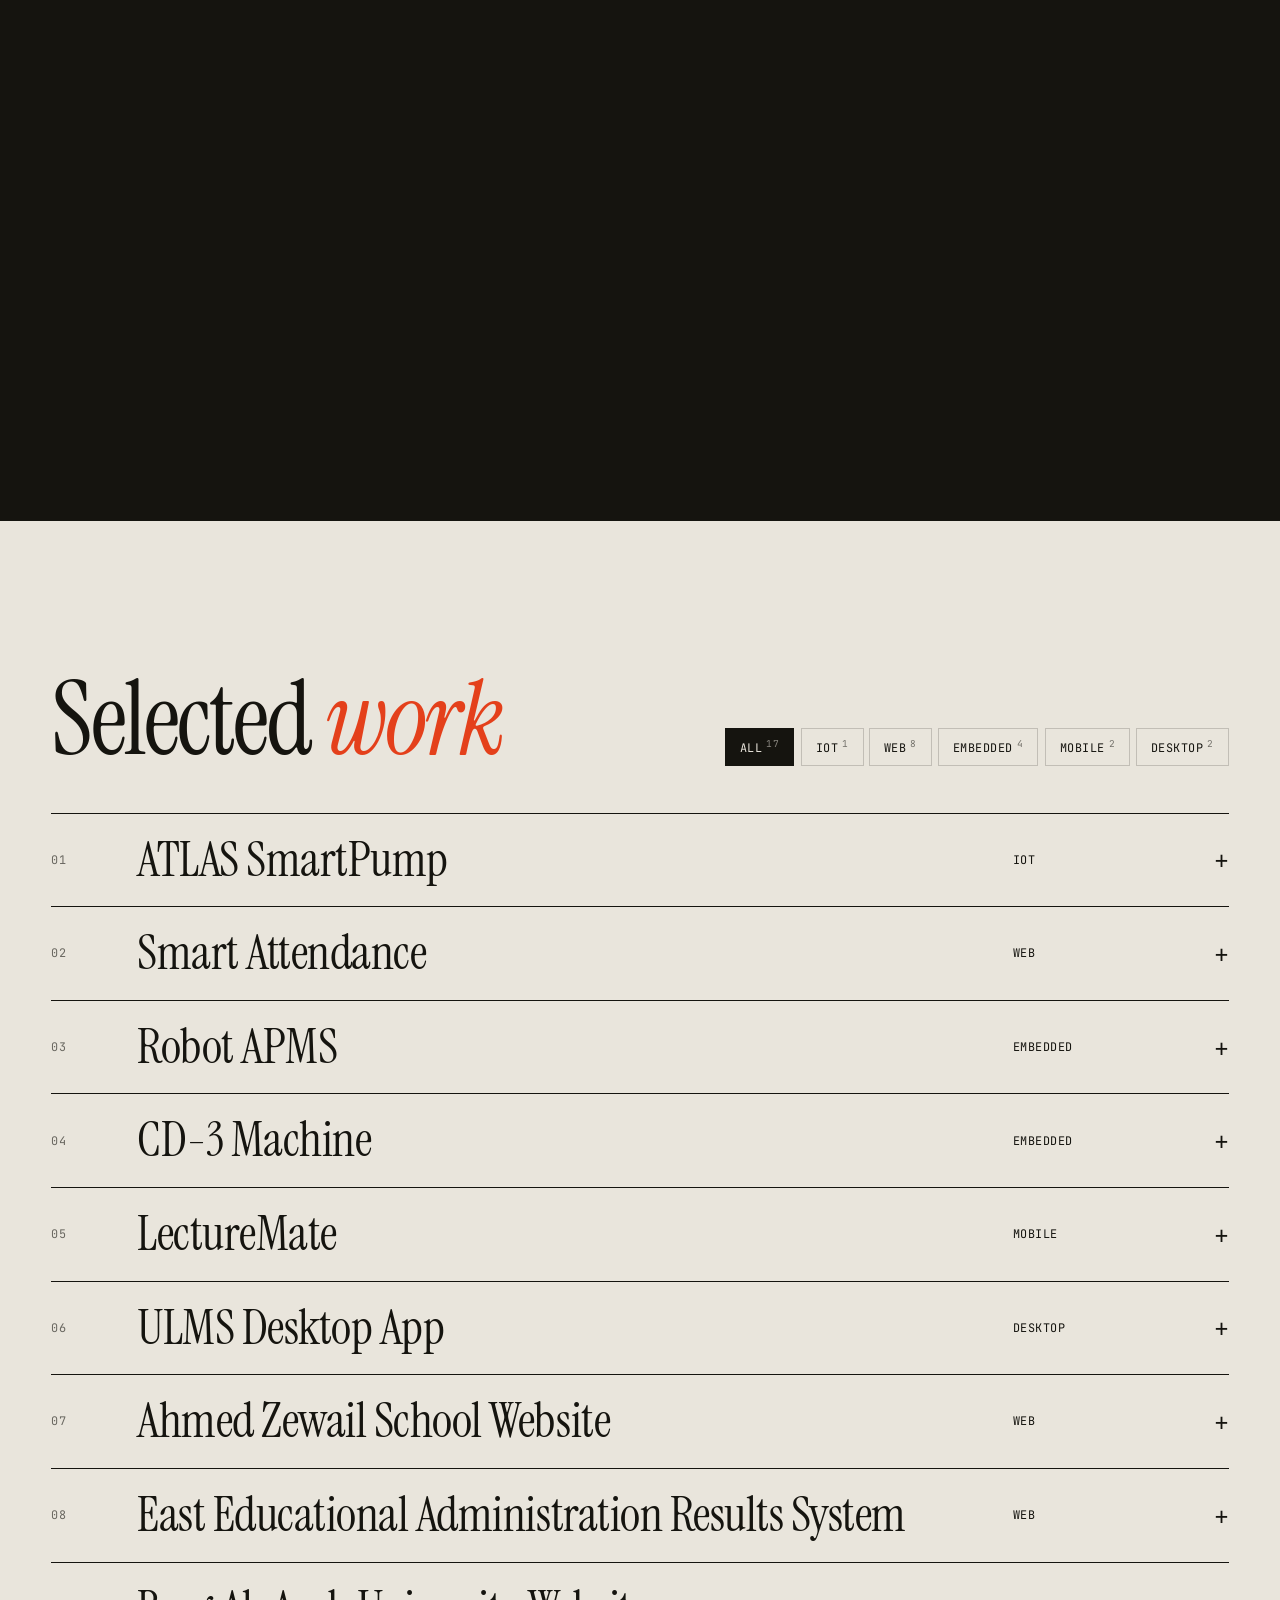
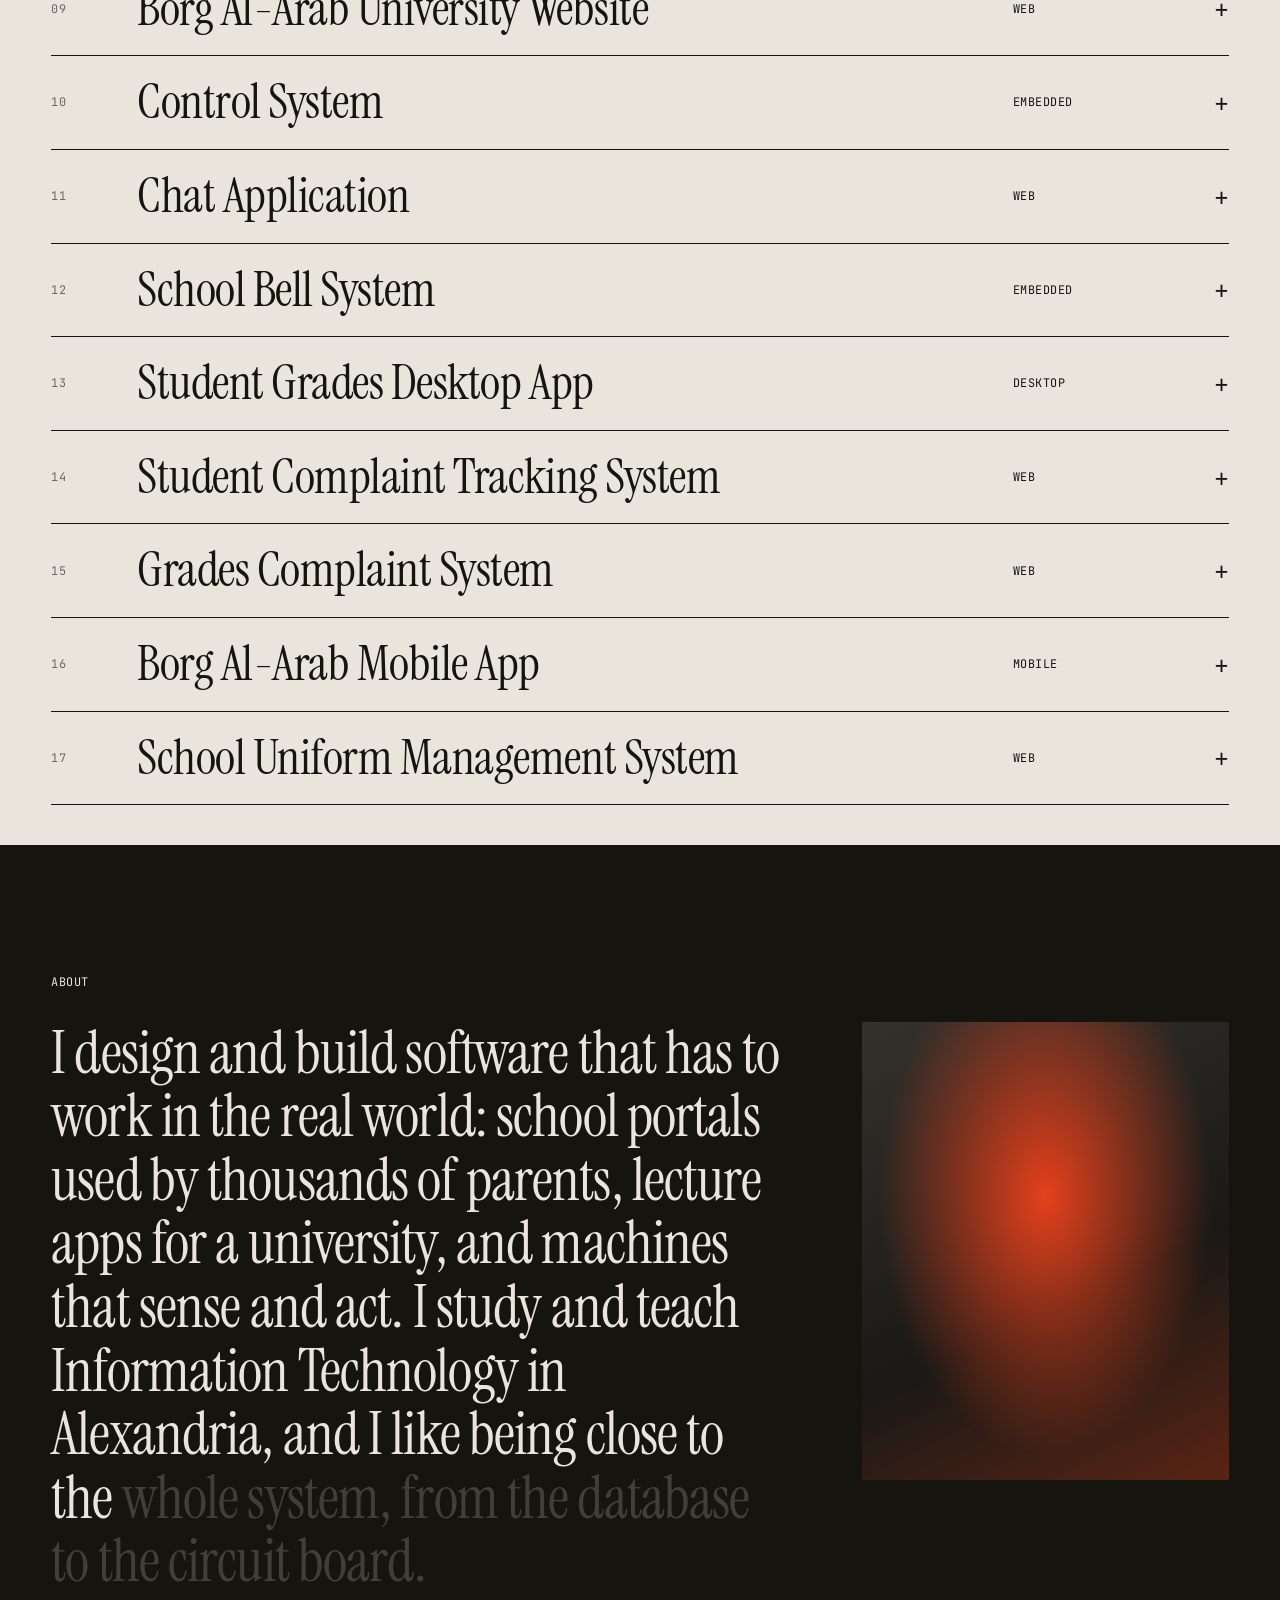
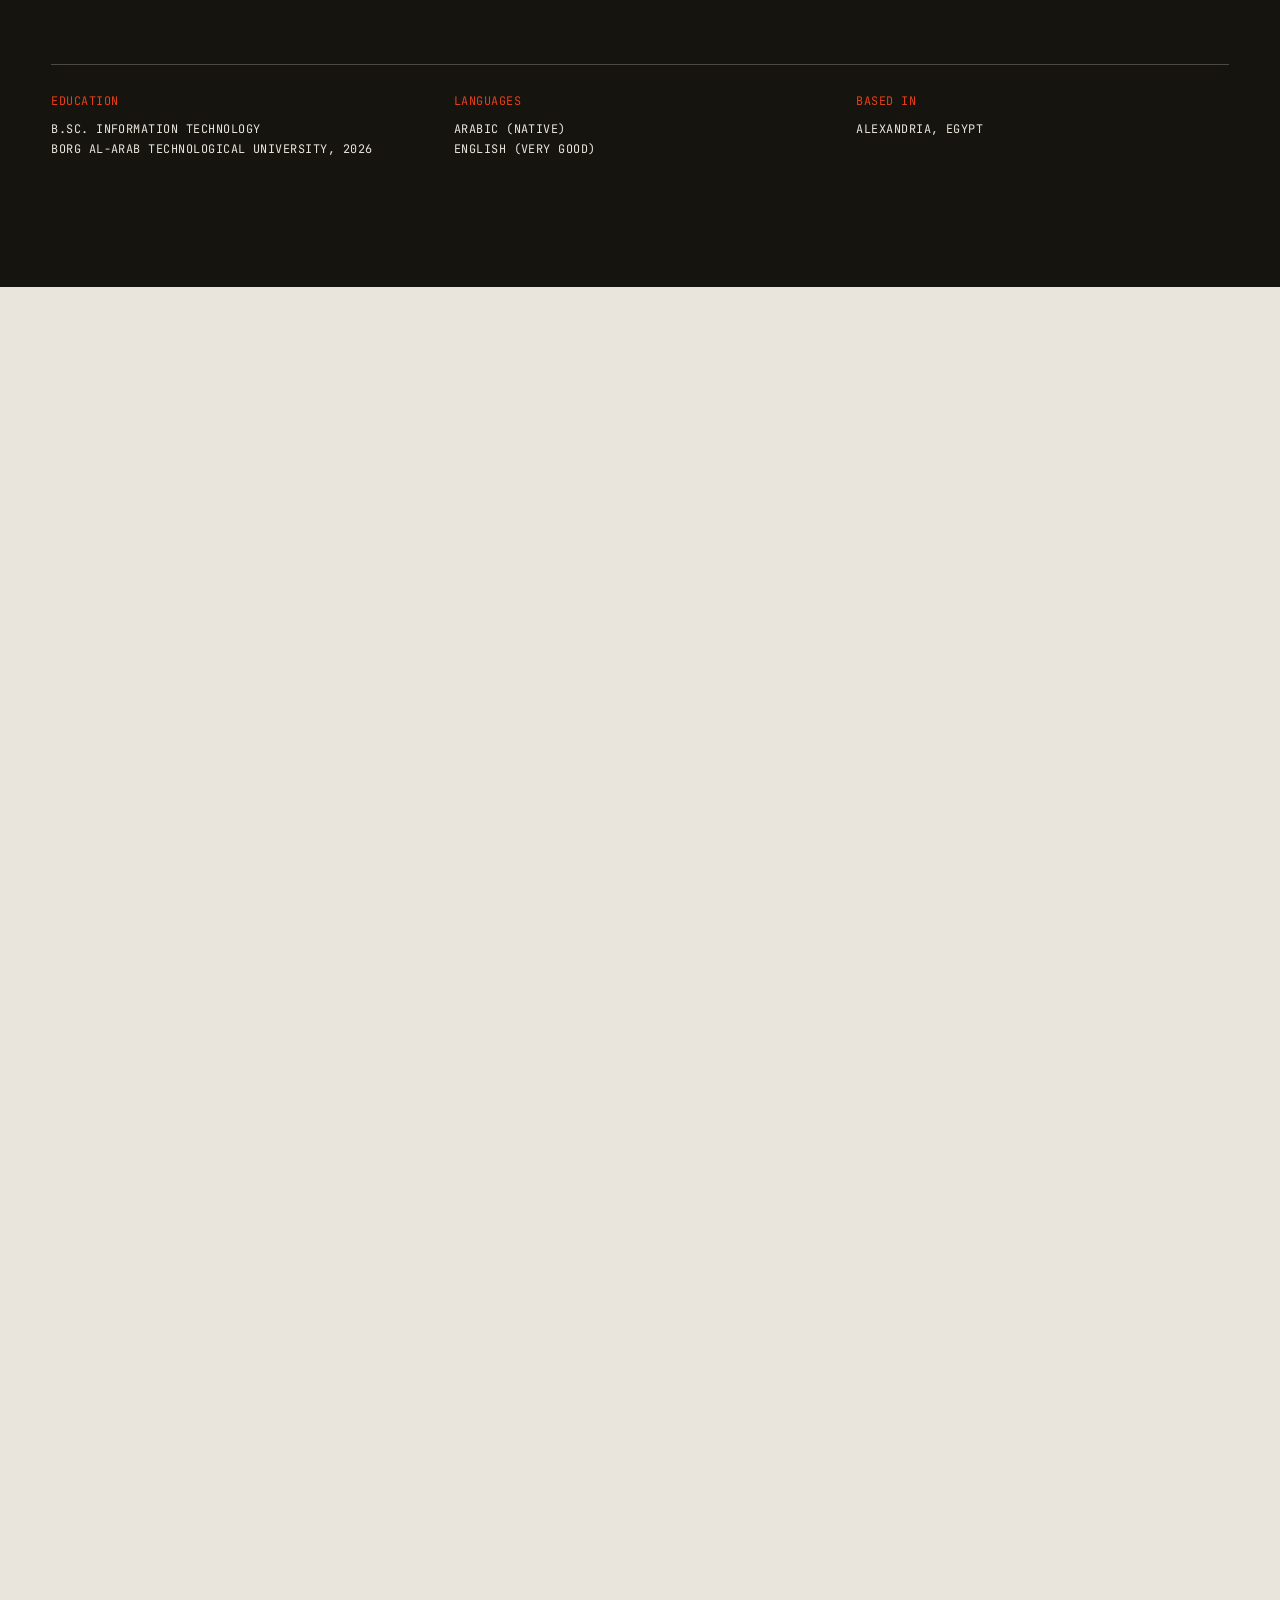
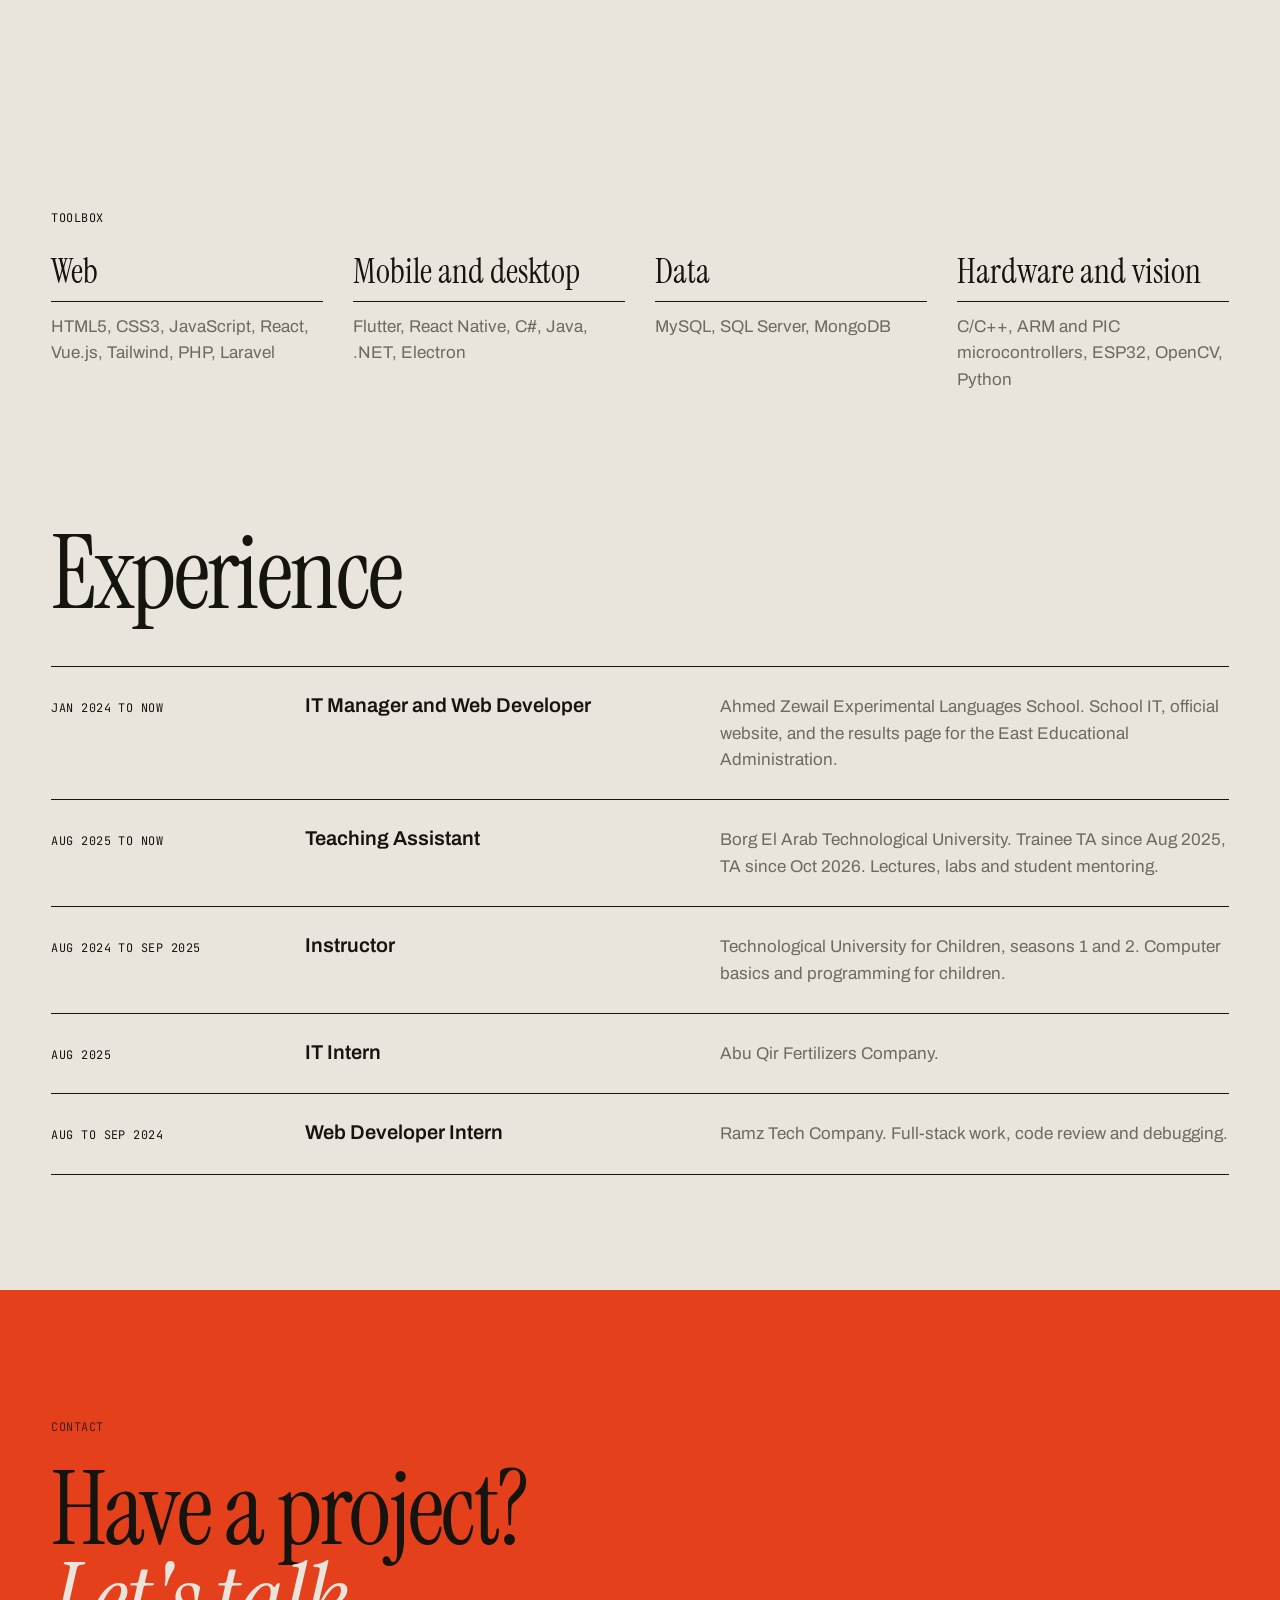
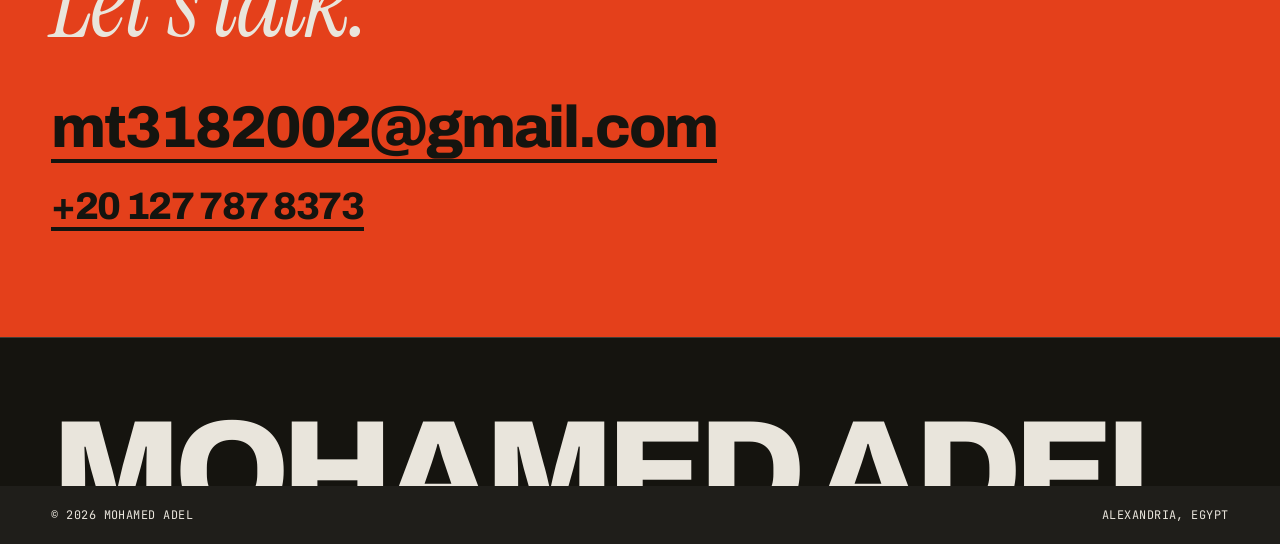
==== commit 583602ec: "Add WhatsApp contact link to index.html" ====
--- a/index.html
+++ b/index.html
@@ -101,6 +101,7 @@
   <p class="mono label rv">Contact</p>
   <h2 class="serif big rv">Have a project?<br><em>Let's talk.</em></h2>
   <a class="mail" href="mailto:mt3182002@gmail.com" data-mag>mt3182002@gmail.com</a>
+  <a class="mail wa" href="https://wa.me/201277878373" target="_blank" rel="noopener" data-mag aria-label="WhatsApp +201277878373">+20 127 787 8373</a>
   <div class="mono links rv">
     <a href="https://github.com/mohamedadelrr" target="_blank" rel="noopener">GitHub</a>
     <a href="https://linkedin.com/in/mohamed-adel-812201ma" target="_blank" rel="noopener">LinkedIn</a>
--- a/v7.css
+++ b/v7.css
@@ -69,3 +69,16 @@
 html[lang=ar] .grow-h h3{font-family:Cairo,sans-serif;font-weight:900}
 html[lang=ar] .gfr figcaption{font-family:Cairo,sans-serif;font-size:13px}
 .lb img{animation:none}
+.row-b .pim{grid-column:2;min-width:0;max-width:100%}
+.row-b>div{min-width:0}
+@media(min-width:861px){.row-b .pim{grid-column:2 / 4}}
+
+/* about photo: reveal without clip-path (clip hid it from IntersectionObserver on phones) */
+.ab-ph{clip-path:none;opacity:0;transform:translateY(26px);transition:opacity 1s ease,transform 1.1s cubic-bezier(.2,.8,.2,1)}
+.ab-ph.in{clip-path:none;opacity:1;transform:none}
+/* about portrait background: charcoal to red gradient */
+.ab-bg{background:radial-gradient(ellipse at 50% 38%,#e4401b 0%,transparent 64%),linear-gradient(155deg,#34312c,#1a1916 60%,#5a2414)}
+
+/* contact: WhatsApp number */
+.mail.wa{display:block;width:fit-content;margin:-10px 0 40px;font-size:clamp(1.1rem,3.2vw,2.4rem);word-break:normal}
+html[lang=ar] .mail.wa{margin-inline-start:0;text-align:start;unicode-bidi:isolate}
